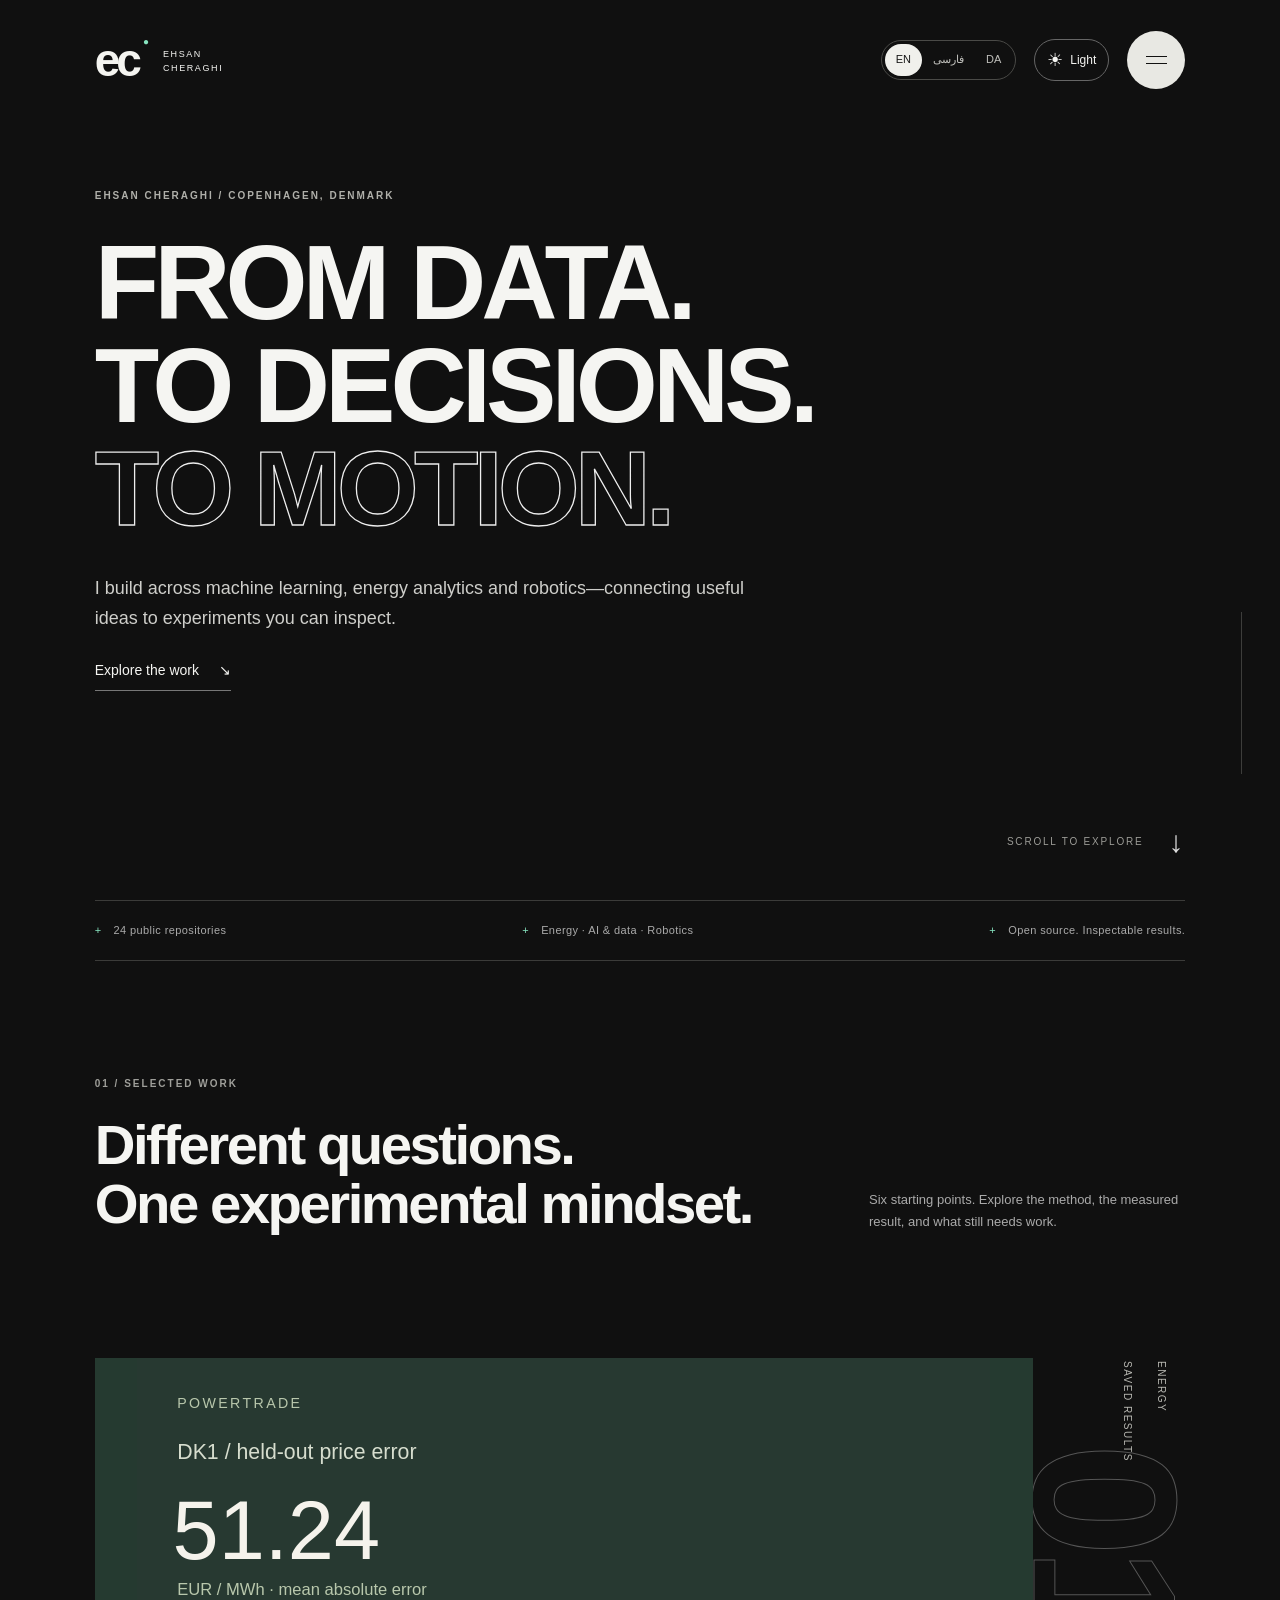
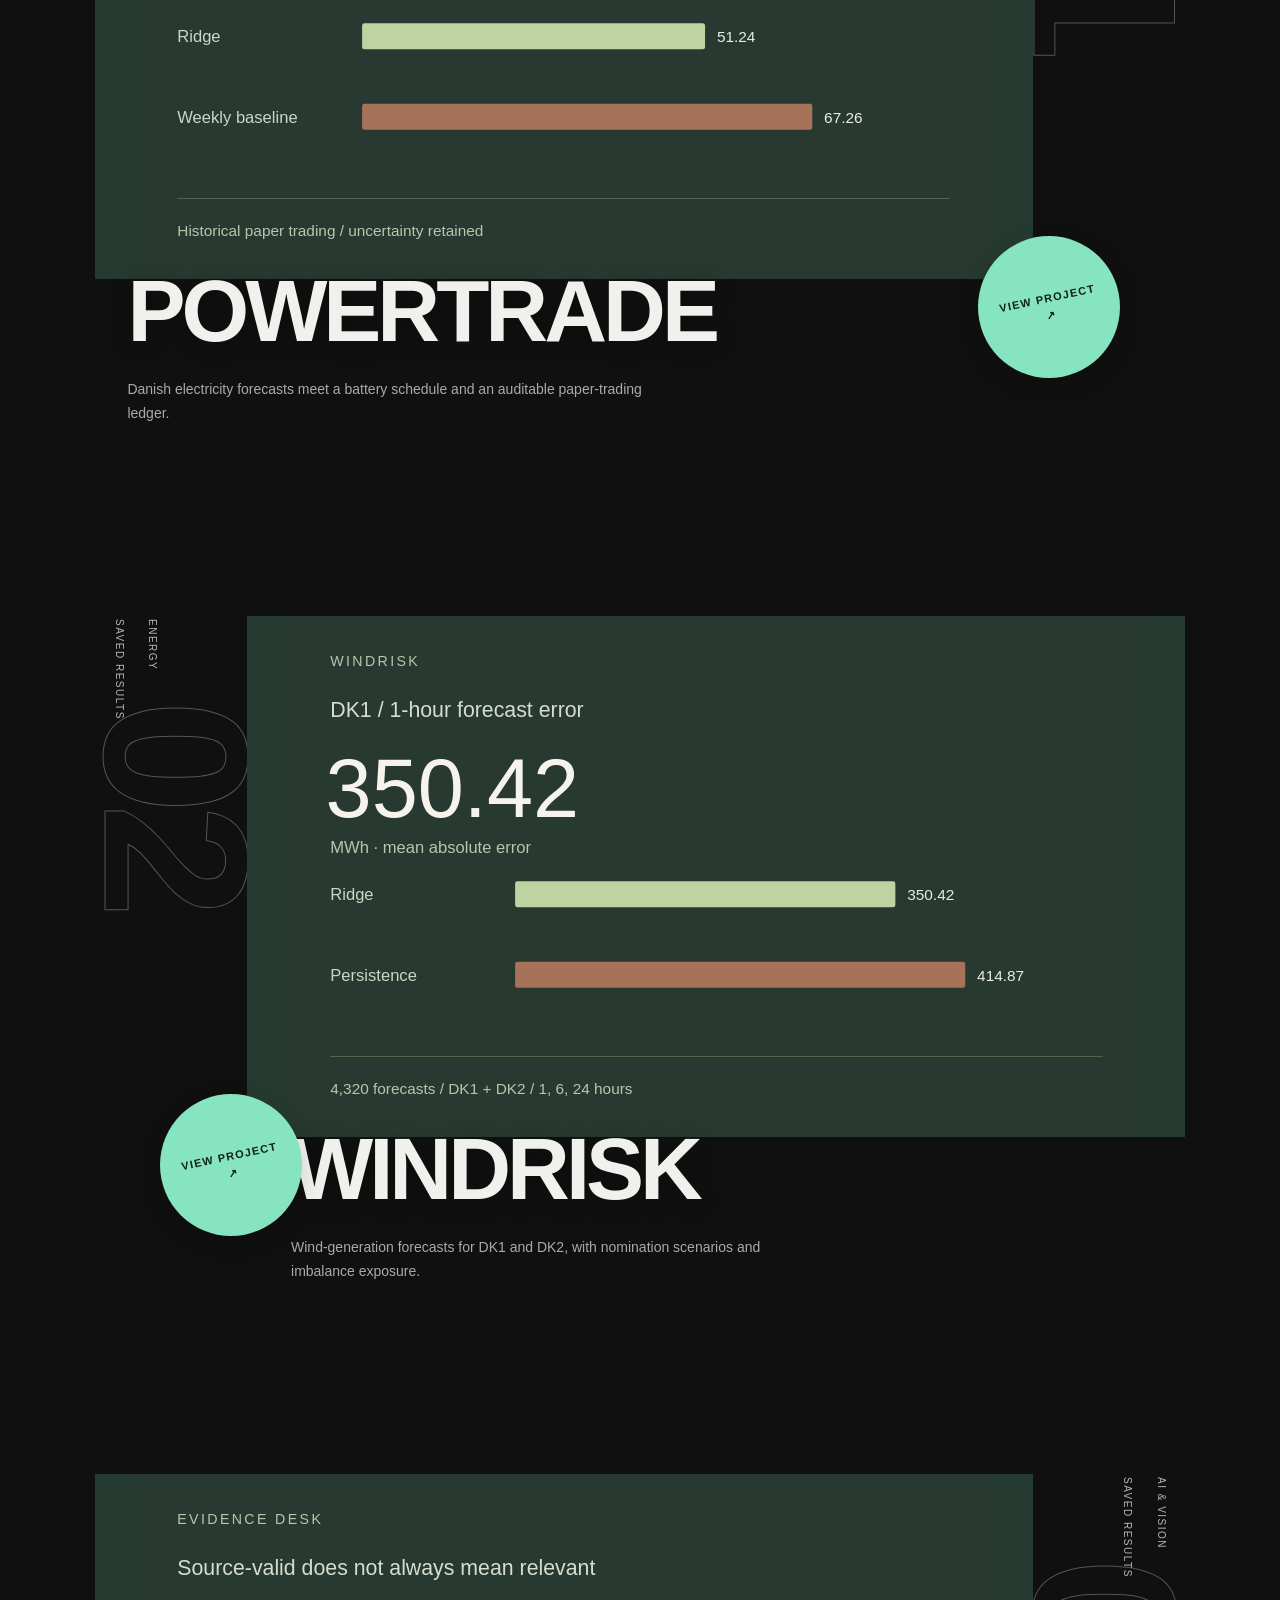
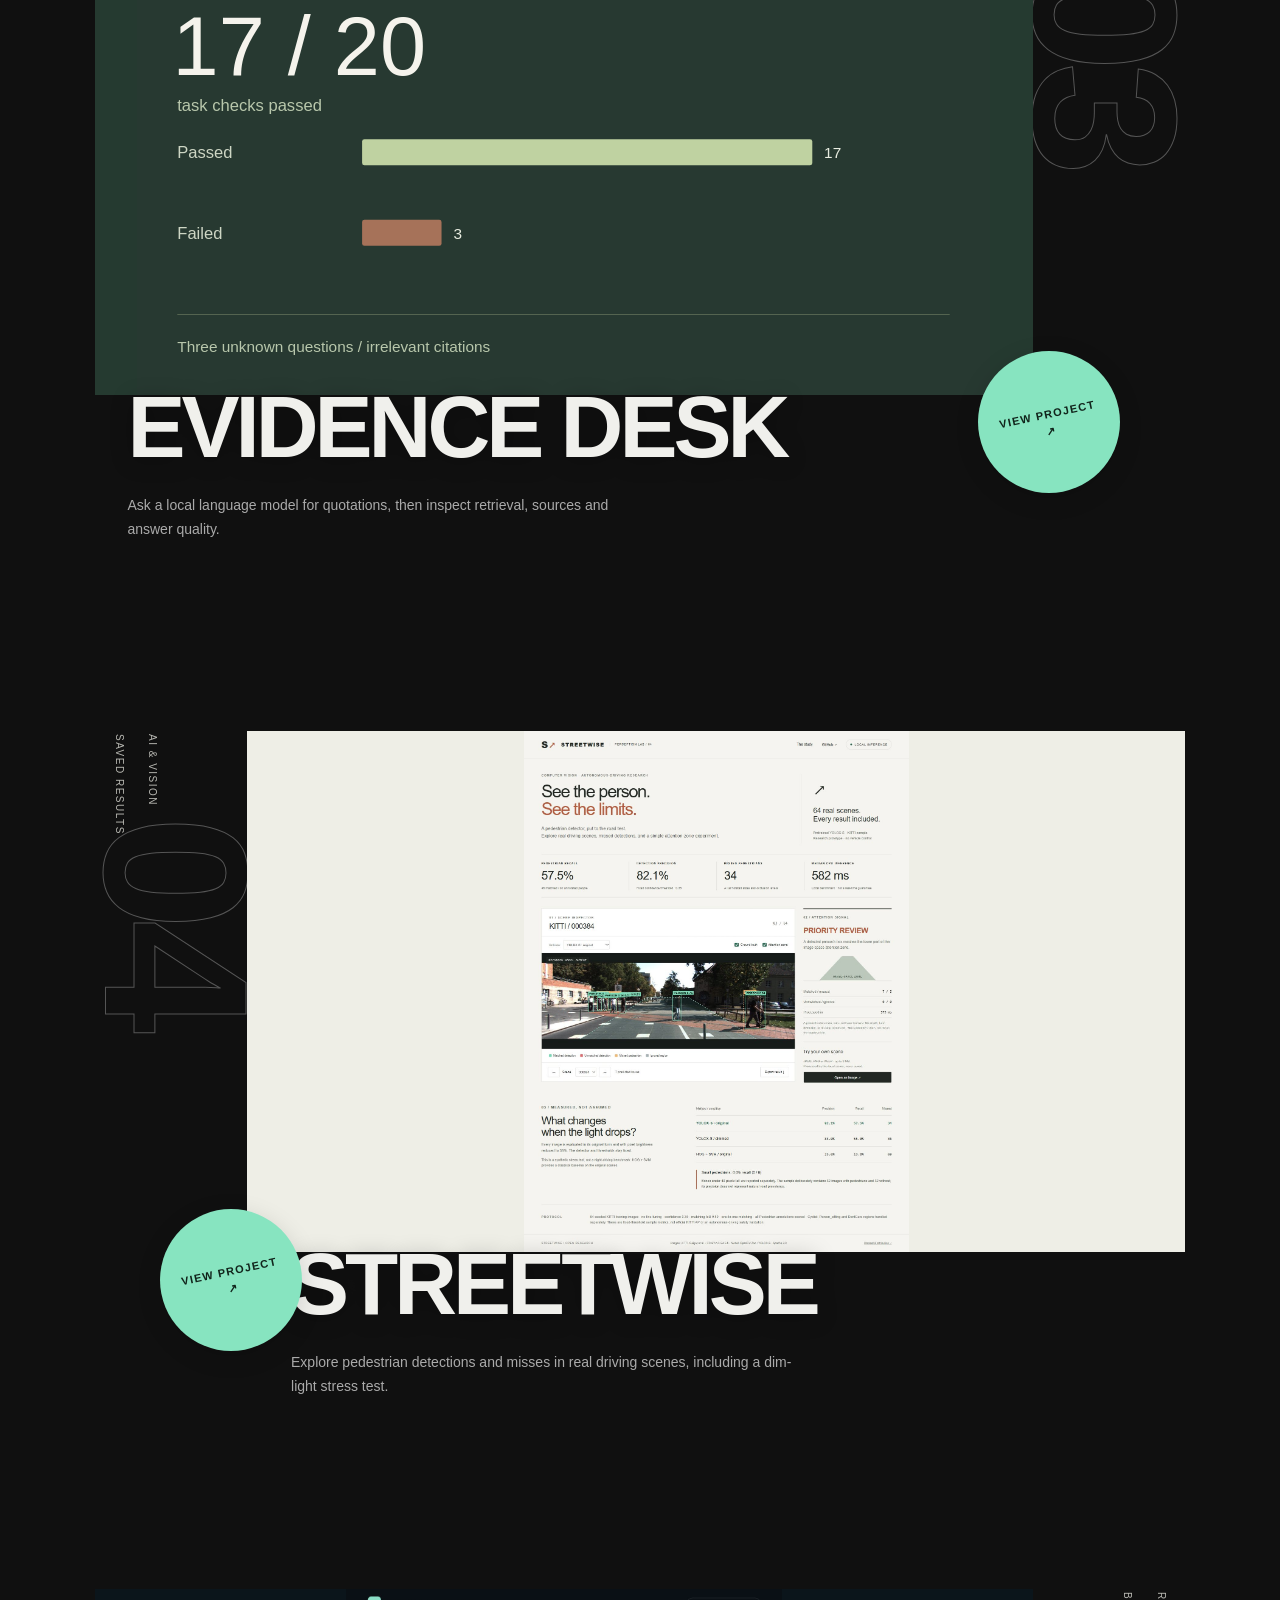
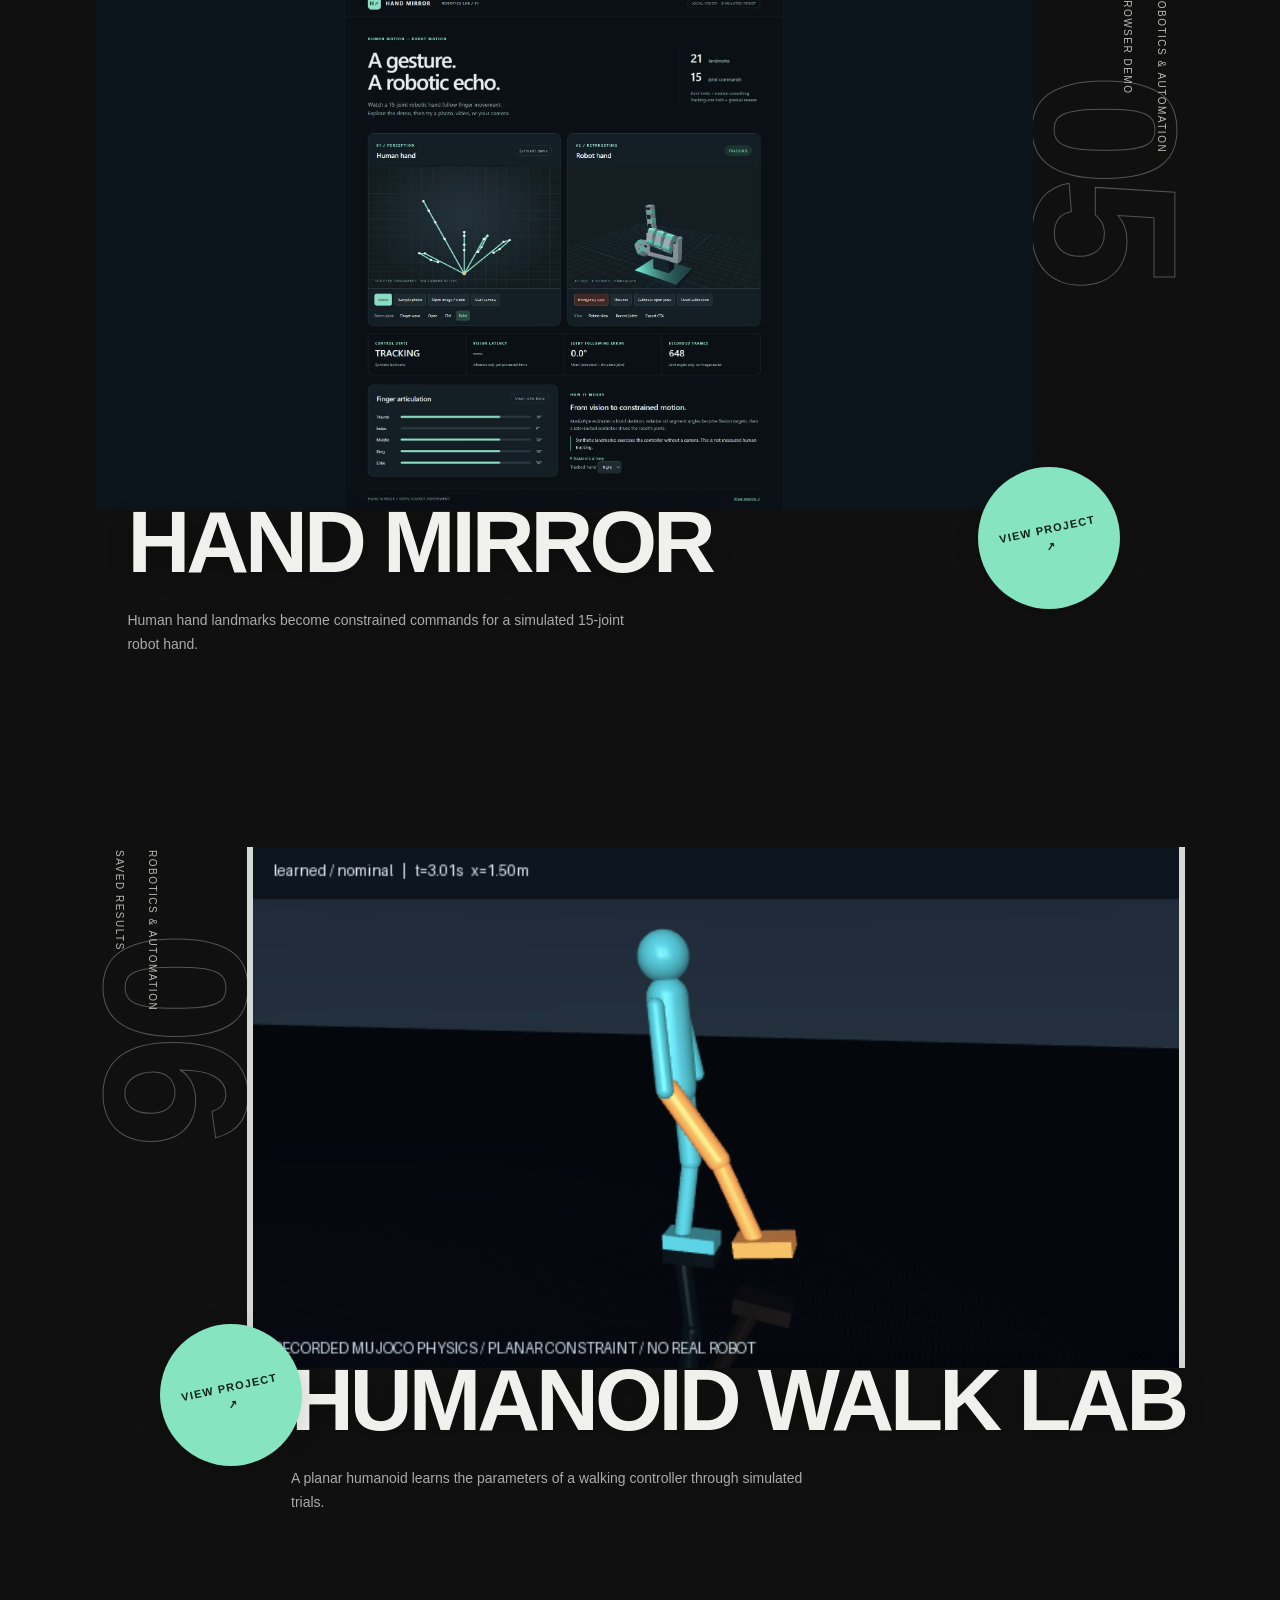
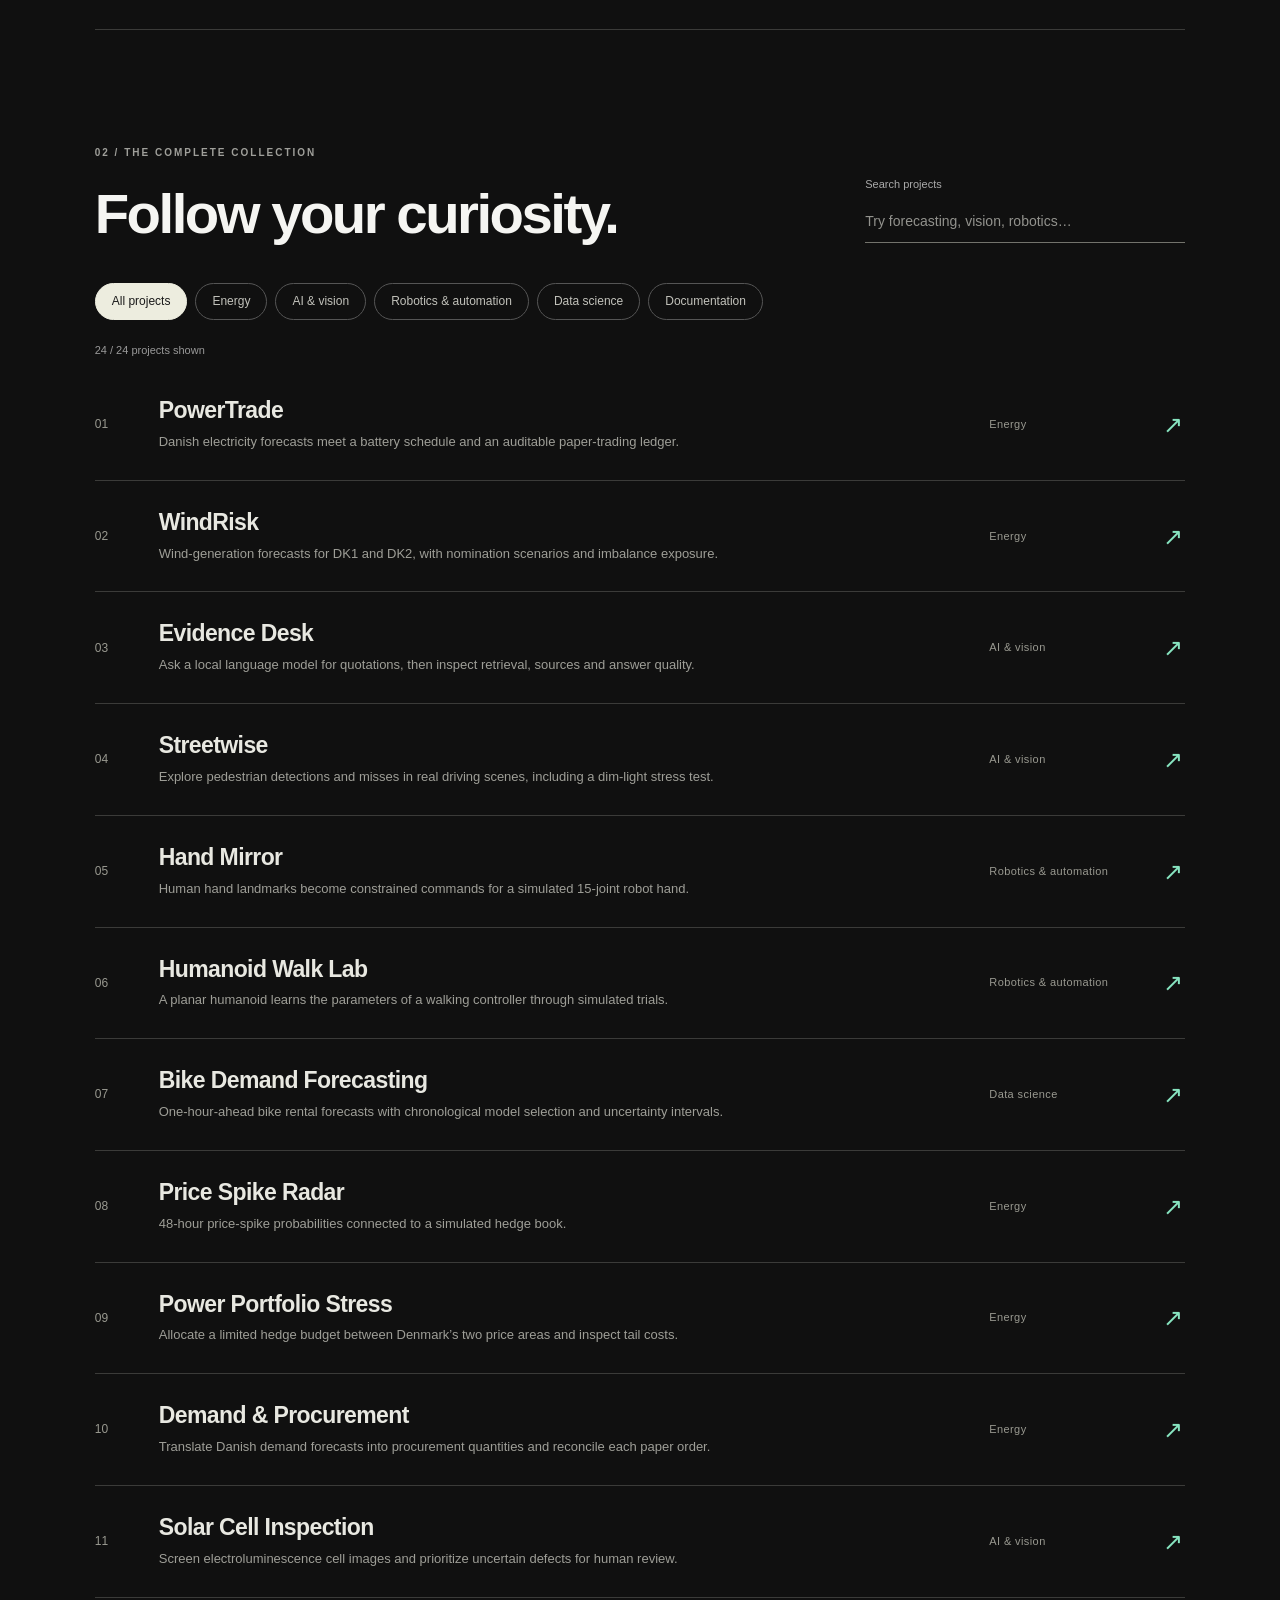
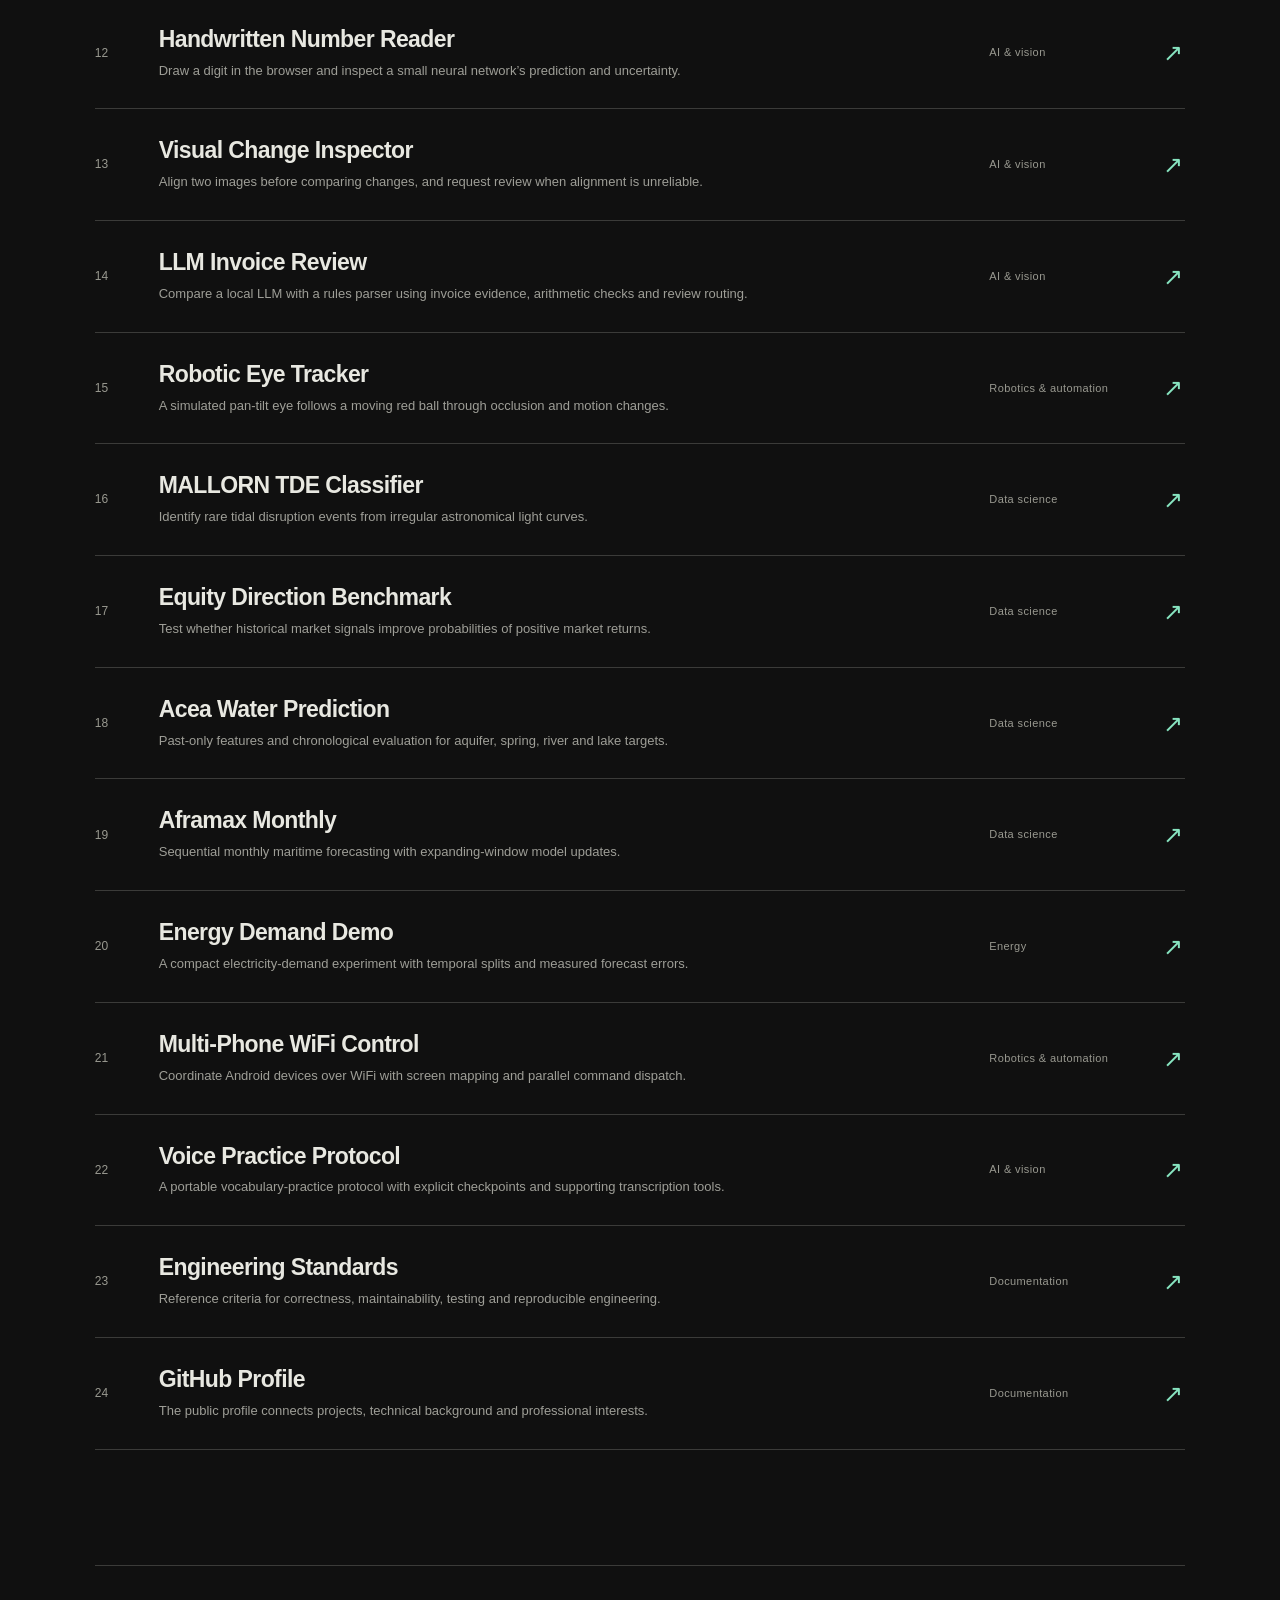
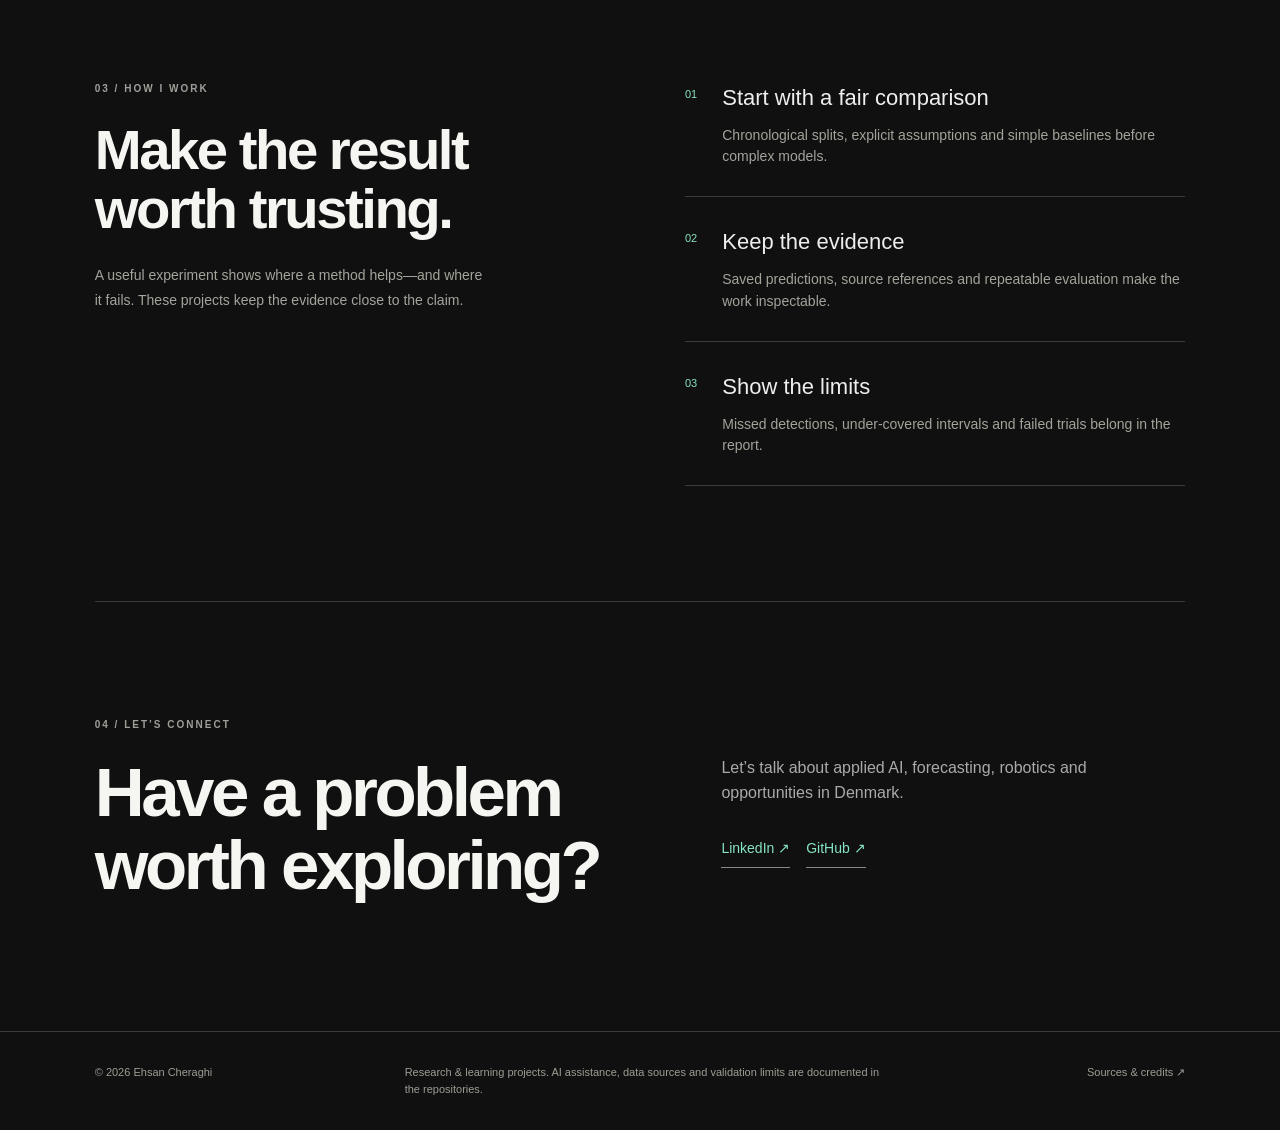
==== index.html @ 2ef99bba "Publish multilingual portfolio with black and light appearance options" ====
<!doctype html>
<html lang="en" dir="ltr"><head><meta charset="utf-8"><meta name="viewport" content="width=device-width,initial-scale=1"><meta name="description" content="Ehsan Cheraghi — applied AI, energy forecasting and robotics. Explore open-source projects, interactive experiments and measured results."><meta name="theme-color" content="#191919"><title>Ehsan Cheraghi — Applied AI & Engineering</title><link rel="icon" href="assets/icon.svg" type="image/svg+xml"><link rel="stylesheet" href="style.css"><link rel="stylesheet" href="redesign.css"><link rel="stylesheet" href="theme.css"><script src="theme.js"></script></head>
<body><a class="skip" href="#main" data-t="skip">Skip to content</a><header class="header"><a class="brand" href="./" aria-label="Ehsan Cheraghi home">ec<span>●</span></a><span class="brand-caption">EHSAN<br>CHERAGHI</span><div class="languages" aria-label="Language"><button data-lang="en" lang="en">EN</button><button data-lang="fa" lang="fa">فارسی</button><button data-lang="da" lang="da">DA</button></div><button type="button" id="themeToggle" class="theme-toggle" aria-label="Switch to light background"><span aria-hidden="true">☀</span><span class="theme-label">Light</span></button><button id="openMenu" class="menu-toggle" aria-haspopup="dialog" aria-label="Open navigation"><span></span><span></span></button></header><dialog id="navigation"><button id="closeMenu" class="menu-close" aria-label="Close navigation">×</button><p class="eyebrow">EHSAN CHERAGHI / PORTFOLIO</p><nav class="menu-links"><a href="#work" data-t="work">Work</a><a href="#collection" data-t="all">All projects</a><a href="#approach" data-t="approach">Approach</a><a href="#contact" data-t="contact">Contact</a></nav><span class="menu-note">ENERGY · AI · ROBOTICS</span></dialog><div class="scroll-track" aria-hidden="true"><i id="scrollProgress"></i></div>
<main id="main"><div id="home"><section class="hero"><div class="hero-copy"><p class="eyebrow" data-t="location">EHSAN CHERAGHI / COPENHAGEN, DENMARK</p><h1 data-t="headline">From data.<br>To decisions.<br><em>To motion.</em></h1><p class="intro" data-t="intro">I build across machine learning, energy analytics and robotics—connecting useful ideas to experiments you can inspect.</p><a class="hero-link" href="#work"><span data-t="explore">Explore the work</span><span aria-hidden="true">↘</span></a></div><a class="hero-scroll" href="#work"><span data-t="scroll">Scroll to explore</span><span aria-hidden="true">↓</span></a></section>
<div class="overview"><span data-t="overviewOne">24 public repositories</span><span data-t="overviewTwo">Energy · AI & data · Robotics</span><span data-t="overviewThree">Open source. Inspectable results.</span></div>
<section id="work" class="section"><div class="section-head"><div><p class="eyebrow" data-t="sectionOne">01 / SELECTED WORK</p><h2 data-t="selected">Different questions.<br>One experimental mindset.</h2></div><p data-t="selectedNote">Six starting points. Explore the method, the measured result, and what still needs work.</p></div><div id="featured" class="featured"></div></section>
<section id="collection" class="section collection"><div class="section-head"><div><p class="eyebrow" data-t="sectionTwo">02 / THE COMPLETE COLLECTION</p><h2 data-t="collection">Follow your curiosity.</h2></div><label class="search"><span data-t="searchLabel">Search projects</span><input id="search" type="search" autocomplete="off" placeholder="Try forecasting, vision, robotics…"></label></div><div id="filters" class="filters" aria-label="Project category"></div><p id="count" class="result-count" role="status"></p><div id="projects" class="projects"></div><p id="noResults" hidden data-t="noResults">No projects found. Try another search or category.</p></section>
<section id="approach" class="section approach"><div><p class="eyebrow" data-t="sectionThree">03 / HOW I WORK</p><h2 data-t="approachTitle">Make the result<br>worth trusting.</h2><p data-t="approachIntro">A useful experiment shows where a method helps—and where it fails. These projects keep the evidence close to the claim.</p></div><div class="principles"><article><span>01</span><div><h3 data-t="principleOne">Start with a fair comparison</h3><p data-t="principleOneText">Chronological splits, explicit assumptions and simple baselines before complex models.</p></div></article><article><span>02</span><div><h3 data-t="principleTwo">Keep the evidence</h3><p data-t="principleTwoText">Saved predictions, source references and repeatable evaluation make the work inspectable.</p></div></article><article><span>03</span><div><h3 data-t="principleThree">Show the limits</h3><p data-t="principleThreeText">Missed detections, under-covered intervals and failed trials belong in the report.</p></div></article></div></section>
</div><section id="projectDetail" class="detail" hidden></section>
<section id="contact" class="contact section"><p class="eyebrow" data-t="sectionFour">04 / LET’S CONNECT</p><div class="contact-row"><h2 data-t="contactTitle">Have a problem<br>worth exploring?</h2><div><p data-t="contactText">Let’s talk about applied AI, forecasting, robotics and opportunities in Denmark.</p><div id="contactLinks" class="contact-links"></div></div></div></section></main>
<footer><span>© 2026 <bdi>Ehsan Cheraghi</bdi></span><p data-t="footer">Research & learning projects. AI assistance, data sources and validation limits are documented in the repositories.</p><a href="attribution.html" data-t="credits">Sources & credits ↗</a></footer>
<noscript><p>This portfolio requires JavaScript for language switching and project browsing. All projects are available on <a href="https://github.com/Ehsan-Ch">GitHub</a>.</p></noscript><script src="content.js"></script><script src="app.js"></script><script src="motion.js"></script></body></html>
---- style.css ----
@font-face{font-family:system;src:local('Arial')}*{box-sizing:border-box}html{scroll-behavior:smooth;scroll-padding-top:100px}body{margin:0;background:#f5f3eb;color:#252722;font-family:Arial,Tahoma,sans-serif;font-size:16px;line-height:1.55}a{color:inherit;text-decoration:none}a:hover{text-decoration:underline;text-underline-offset:5px}button,input,select{font:inherit}button,a,input,select{touch-action:manipulation}button{cursor:pointer}button:focus-visible,a:focus-visible,input:focus-visible,summary:focus-visible{outline:3px solid #8f3d2e;outline-offset:5px}::selection{background:#e0ab8f}img{display:block;max-width:100%;height:auto}[hidden]{display:none!important}.header,main,footer{max-width:1392px;margin:auto;padding-inline:56px}.header{height:108px;display:flex;align-items:center;justify-content:space-between;border-bottom:1px solid #cecec3;gap:30px}.brand{font-size:40px;font-weight:800;letter-spacing:-3px;line-height:1}.brand span{font-size:12px;margin-left:5px;color:#ad4836;vertical-align:top}.header nav{display:flex;gap:36px;margin-inline-start:auto}.languages{display:flex;align-items:center;background:#e8e7de;padding:4px;border-radius:30px}.languages button{border:0;background:none;border-radius:20px;font-size:12px;padding:8px 12px;color:#4d5047}.languages button[aria-pressed=true]{background:#292e25;color:#fff}.hero{display:grid;grid-template-columns:1fr 1fr;gap:64px;align-items:center;padding:78px 0 68px}.eyebrow{font:600 11px/1.5 Arial,Tahoma,sans-serif;letter-spacing:1.6px;text-transform:uppercase;margin:0 0 24px;color:#575e50}h1,h2,h3,p{margin-top:0}h1{font-size:clamp(48px,5.5vw,77px);line-height:1.05;font-weight:500;letter-spacing:-4px;margin-bottom:26px}h1 em{font-family:Georgia,serif;font-weight:400;color:#9c4130}.intro{max-width:460px;color:#5a5f53;line-height:1.75;margin-bottom:30px}.button{display:inline-flex;align-items:center;gap:36px;background:#293b30;color:white;padding:15px 23px;font-size:14px;border-radius:3px}.button:hover{background:#3b5040;text-decoration:none}.hero-art{background:#dfe4d7;padding:22px;transform:rotate(1deg);border-radius:4px}.art-top{display:flex;justify-content:space-between;gap:15px;font-size:10px;letter-spacing:1.1px;margin-bottom:18px;color:#4c5847}.hero-art>img{width:100%;height:278px;object-fit:cover;object-position:50% 40%;border-radius:2px}.art-bottom{display:flex;justify-content:space-between;align-items:center;padding-top:22px;gap:18px}.art-bottom h2{font-size:24px;margin:0 0 5px;letter-spacing:-.5px}.art-bottom p{font-size:12px;color:#53604e;margin:0}.art-bottom>a{font-size:28px;width:45px;height:45px;display:grid;place-items:center;border:1px solid #b7c0ad;border-radius:50%}.overview{display:flex;justify-content:space-between;gap:20px;padding:22px 0;border-block:1px solid #cecec3;font-size:12px;color:#4f584a}.overview span:before{content:'+';color:#a34836;margin-inline-end:12px}.section{padding-block:76px}.section-head{display:flex;justify-content:space-between;align-items:flex-end;gap:40px;margin-bottom:34px}.section-head h2,.approach h2{font-size:40px;line-height:1.14;letter-spacing:-1.8px;font-weight:500;margin-bottom:0}.section-head>p{width:305px;max-width:40%;font-size:14px;line-height:1.7;color:#63695e;margin-bottom:0}.featured{display:grid;grid-template-columns:repeat(3,minmax(0,1fr));gap:40px 26px}.card-media{position:relative;overflow:hidden;background:#e2e4d8;aspect-ratio:1.55;border:1px solid #d3d6ca;border-radius:3px;margin-bottom:18px}.card-media img{width:100%;height:100%;object-fit:cover;object-position:top;transition:transform .25s}.project-card:hover img{transform:scale(1.025)}.card-media .ordinal{position:absolute;top:10px;left:10px;padding:3px 8px;background:#f5f3ebeb;color:#3d4c40;font-size:11px;border-radius:2px}.card-meta{display:flex;justify-content:space-between;gap:10px;font-size:10px;letter-spacing:1px;text-transform:uppercase;color:#73796c;margin-bottom:9px}.project-card h3{font-size:24px;line-height:1.15;font-weight:500;letter-spacing:-.8px;margin-bottom:12px}.project-card p{font-size:14px;color:#5e6558;line-height:1.65;margin-bottom:16px}.card-link{font-size:12px;font-weight:600;border-bottom:1px solid #b9bcad;padding-bottom:4px}.collection{border-top:1px solid #cecec3}.search{width:320px;max-width:45%}.search>span{display:block;font-size:11px;margin-bottom:8px;color:#58614e}.search input{width:100%;background:transparent;border:0;border-bottom:1px solid #6d775e;padding:10px 0;font-size:14px;border-radius:0}.filters{display:flex;gap:8px;flex-wrap:wrap}.filters button{background:transparent;border:1px solid #c9cdbd;color:#48523e;border-radius:30px;padding:8px 16px;font-size:12px}.filters button[aria-pressed=true]{background:#2c3c2e;color:#fff;border-color:#2c3c2e}.result-count{font-size:11px;color:#6c7562;margin-top:22px;margin-bottom:10px}.project-row{display:grid;grid-template-columns:40px 1fr 150px 22px;gap:24px;padding:24px 0;border-bottom:1px solid #d4d7cb;align-items:center}.row-number{font-size:12px;color:#777f6d}.project-row h3{font-size:21px;font-weight:500;line-height:1.3;margin:0 0 6px}.project-row p{font-size:13px;line-height:1.6;color:#656e5c;margin:0;max-width:720px}.row-category{font-size:11px;letter-spacing:.4px;color:#606b54}.project-row>a:last-child{font-size:24px}.approach{display:grid;grid-template-columns:1fr 1fr;gap:100px;border-top:1px solid #cbd0bf}.approach>div>p:last-child{font-size:14px;max-width:390px;line-height:1.8;margin-top:25px;color:#616b57}.principles article{display:flex;gap:25px;padding-block:20px;border-bottom:1px solid #cbd0bf}.principles article:first-child{padding-top:0}.principles article>span{font-size:11px;color:#a34a37;padding-top:5px}.principles h3{font-size:19px;font-weight:500;margin-bottom:10px}.principles p{font-size:14px;color:#626c58;margin:0}.contact{border-top:1px solid #cbd0bf}.contact-row{display:grid;grid-template-columns:1fr 1fr;gap:100px}.contact h2{font-size:48px;line-height:1.13;font-weight:500;letter-spacing:-2px;margin:0}.contact-row p{max-width:400px;color:#616a56;margin-bottom:24px}.contact-links{display:flex;flex-wrap:wrap;gap:16px}.contact-links a{font-size:14px;border-bottom:1px solid #6d775e;padding:8px 0}footer{border-top:1px solid #cbd0bf;display:flex;gap:35px;justify-content:space-between;align-items:flex-start;padding-block:26px;font-size:11px;color:#6c7461}footer>p{max-width:490px;margin:0}footer>span{white-space:nowrap}.skip{position:fixed;top:-100px;z-index:100;background:#fff;padding:15px}.skip:focus{top:10px}.detail{padding-block:50px}.back{display:inline-block;font-size:13px;margin-bottom:45px}.detail h1{max-width:900px;font-size:62px;letter-spacing:-2px}.detail .summary{max-width:800px;font-size:23px;line-height:1.5;color:#626b59}.detail .tags{display:flex;gap:8px;flex-wrap:wrap;margin:25px 0}.tags span{border:1px solid #c8cfbc;padding:5px 10px;border-radius:20px;font-size:11px}.detail-actions{display:flex;gap:20px;align-items:center;flex-wrap:wrap;margin-block:30px}.detail-actions a:not(.button){font-size:14px;border-bottom:1px solid #9ba58d}.detail-grid{display:grid;grid-template-columns:1fr 1fr;gap:40px;border-block:1px solid #cbd0bf;padding:28px 0;margin:36px 0}.detail-grid h2{font-size:12px;letter-spacing:1px;text-transform:uppercase;color:#5f6954}.detail-grid p{font-size:17px;margin:0;line-height:1.7}.preview-note{border-inline-start:3px solid #a64733;padding:10px 18px;color:#69745d;font-size:13px;background:#efeee5}.detail-visual{max-width:100%;border:1px solid #d0d5c6;margin-block:30px;border-radius:4px}.chart-list img{background:white;margin-bottom:20px;border:1px solid #d0d5c6;width:100%}.source-note{font-size:12px;color:#6c765f}.readme{white-space:pre-wrap;font:14px/1.75 Arial,Tahoma,sans-serif;overflow-wrap:anywhere;max-height:650px;overflow:auto;background:#eeeee5;padding:24px;direction:ltr;text-align:left}details>summary{cursor:pointer;padding-block:20px}.detail video{width:100%;max-height:520px;background:#132321}.credit-page{padding-block:50px}.credit-page h1{font-size:50px}.credit-page article{padding-block:20px;border-bottom:1px solid #cbd0bf}.credit-page p{max-width:800px}.credit-page a{text-decoration:underline}.webgl{width:100%;height:430px;display:block;background:#101c23}.demo-controls{display:flex;gap:10px;padding-block:15px;flex-wrap:wrap}.demo-controls button,.demo-controls select{background:#e4e8dc;color:#2b392a;border:1px solid #b4c0a5;padding:10px 16px}.demo-status{font-size:13px;color:#5f6c54}.hero-art,.project-card{min-width:0}[dir=rtl] h1,[dir=rtl] h2,[dir=rtl] h3{letter-spacing:0;font-family:Tahoma,Arial,sans-serif;line-height:1.45}[dir=rtl] h1 em{font-family:inherit;font-style:normal}[dir=rtl] .eyebrow{letter-spacing:0}[dir=rtl] .hero-art{transform:rotate(-1deg)}[dir=rtl] h1{font-size:59px}[dir=rtl] .card-meta{letter-spacing:0}[dir=rtl] .card-media .ordinal{left:auto;right:10px}[dir=rtl] .detail h1{font-size:50px}.rtl-number{direction:ltr;unicode-bidi:embed}
@media(min-width:1450px){.hero{padding-top:100px;padding-bottom:90px}.hero-art>img{height:320px}}
@media(max-width:1000px){.header,main,footer{padding-inline:30px}.hero{gap:30px}.hero-art>img{height:240px}h1{font-size:60px}.featured{grid-template-columns:repeat(2,minmax(0,1fr))}.approach,.contact-row{gap:45px}.section-head h2{font-size:34px}.project-row{grid-template-columns:25px 1fr 110px 18px;gap:14px}}
@media(max-width:680px){.header,main,footer{padding-inline:22px}.header{height:82px;gap:12px}.header nav{display:none}.brand{font-size:34px}.languages{margin-inline-start:auto}.hero{grid-template-columns:1fr;gap:40px;padding:44px 0}.hero h1{font-size:62px;letter-spacing:-3px}.hero .intro{font-size:16px}.hero-art{transform:none!important;padding:16px}.hero-art>img{height:235px}.overview{display:grid;gap:10px}.section{padding-block:50px}.section-head{display:block;margin-bottom:28px}.section-head>p{max-width:100%;width:auto;margin-top:20px}.section-head h2,.approach h2{font-size:33px}.featured{grid-template-columns:1fr;gap:36px}.card-media{aspect-ratio:1.7}.project-card h3{font-size:25px}.search{max-width:100%;width:100%;margin-top:24px;display:block}.project-row{grid-template-columns:24px 1fr 20px;gap:12px;padding-block:22px}.row-category{display:none}.project-row h3{font-size:19px}.approach,.contact-row{grid-template-columns:1fr;gap:32px}.contact h2{font-size:41px}.contact-links{gap:20px}footer{flex-direction:column;gap:14px}.detail h1{font-size:42px}.detail .summary{font-size:20px}.detail-grid{grid-template-columns:1fr;gap:25px}.webgl{height:340px}[dir=rtl] .hero h1{font-size:47px}[dir=rtl] .detail h1{font-size:37px}[dir=rtl] .section-head h2{font-size:28px}.eyebrow{font-size:10px}}
@media(prefers-reduced-motion:reduce){html{scroll-behavior:auto}*{transition:none!important}}
@media(max-width:680px){html:lang(da) .hero h1{font-size:45px;letter-spacing:-2px}}
---- redesign.css ----
/* Reference-inspired direction: monumental type, dark canvas and asymmetric work panels.
   All project content, imagery and branding remain Ehsan's original portfolio material. */
:root{--bg:#191919;--ink:#f5f5f2;--muted:#a4a4a1;--line:#3b3b39;--accent:#87e4c0}body{background:var(--bg);color:var(--ink);font-family:Arial,Tahoma,sans-serif}::selection{background:var(--accent);color:#151515}html{scroll-padding-top:40px}.header,main,footer{max-width:1600px;padding-inline:7.4vw}.header{border:0;height:120px;gap:18px;position:relative;z-index:5}.brand{font-size:46px;color:#f4f4f0;letter-spacing:-4px}.brand span{color:var(--accent);font-size:10px}.brand-caption{font-size:9px;letter-spacing:1.6px;line-height:1.5;margin-top:3px}.languages{margin-inline-start:auto;background:transparent;border:1px solid #4a4a47;padding:3px}.languages button{color:#c0c0bc;padding:7px 11px;font-size:11px}.languages button[aria-pressed=true]{background:#f0f0ec;color:#181818}.menu-toggle,.menu-close{border:0;border-radius:50%;width:58px;height:58px;display:grid;align-content:center;justify-content:center;gap:6px;background:#e8e8e3;color:#1b1b1b;margin-inline-start:20px;flex:none}.menu-toggle span{height:1px;width:21px;background:#111;display:block}.menu-toggle:hover{background:var(--accent)}.menu-close{font-size:40px;line-height:1;position:absolute;top:32px;right:5vw;border:1px solid #777}dialog{color:#191919;background:#eaeae5;width:100vw;max-width:none;height:100dvh;max-height:none;position:fixed;inset:0;margin:0;border:0;padding:12vh 10vw;overflow:auto}dialog::backdrop{background:#191919}.menu-open{overflow:hidden}.menu-links{display:flex;flex-direction:column;align-items:flex-start;gap:12px;margin-top:5vh}.menu-links a{font-size:clamp(28px,6vw,82px);font-weight:800;letter-spacing:-2px;line-height:1.12;text-transform:uppercase}.menu-links a:hover{-webkit-text-stroke:1px #191919;color:transparent;text-decoration:none}.menu-note{display:block;margin-top:7vh;font-size:12px;letter-spacing:2px}.scroll-track{position:fixed;right:3vw;top:68vh;height:18vh;width:1px;background:#3d3d3b;z-index:4;pointer-events:none}.scroll-track i{display:block;width:1px;background:#deded8;height:0}.hero{display:block;position:relative;min-height:calc(100svh - 120px);padding:7.5vh 0 11vh}.hero-copy{max-width:100%}.hero .eyebrow{color:#b0b0aa;font-size:10px;letter-spacing:2px;margin-bottom:28px}.hero h1{font-family:Arial,Tahoma,sans-serif;font-size:clamp(66px,8.25vw,132px);font-weight:900;line-height:.98;letter-spacing:-5px;text-transform:uppercase;margin-bottom:33px;max-width:1200px}.hero h1 em{font-family:inherit;font-style:normal;font-weight:900;color:transparent;-webkit-text-stroke:1.3px #eee;letter-spacing:inherit}.hero .intro{font-size:18px;line-height:1.65;max-width:680px;color:#cececa;margin-bottom:25px}.hero-link{font-size:14px;border-bottom:1px solid #777;padding-bottom:8px;display:inline-flex;gap:20px}.hero-link:hover{color:var(--accent);text-decoration:none}.hero-scroll{position:absolute;bottom:35px;right:0;display:flex;align-items:center;gap:25px;font-size:10px;text-transform:uppercase;letter-spacing:1.8px;color:#9c9c97}.hero-scroll>span:last-child{font-size:30px;color:#ddd}.overview{border-color:var(--line);font-size:11px;letter-spacing:.4px;color:#aaa;padding-block:21px}.overview span:before{color:var(--accent)}.section{padding-block:115px}.eyebrow{color:#9f9f9a;letter-spacing:2px;font-size:10px}.section-head{margin-bottom:90px;align-items:flex-end}.section-head h2,.approach h2{font-size:clamp(35px,4.4vw,66px);line-height:1.05;font-weight:800;letter-spacing:-2.5px}.section-head>p{color:#aaa;font-size:13px;line-height:1.7;max-width:29%;width:320px}.featured{display:block}.project-card{position:relative;margin-block:0 155px;padding-top:35px;isolation:isolate}.project-card:last-child{margin-bottom:0}.card-image-link{display:block;width:86%;position:relative;z-index:0}.card-media{margin:0;aspect-ratio:1.8;background:#253a30;border:0;border-radius:0;overflow:hidden;box-shadow:none}.card-media img{width:100%;height:100%;object-fit:contain;object-position:center;transition:transform 1s cubic-bezier(.2,.7,.2,1);filter:saturate(.86)}.project-card:hover .card-media img{transform:scale(1.04)}.project-card:nth-child(2n) .card-image-link{margin-inline-start:14%}.project-card:nth-child(4) .card-media{background:#eeeee6}.project-card:nth-child(5) .card-media{background:#0b151b}.project-card:nth-child(6) .card-media{background:#d5d8d4}.project-card h3{position:relative;z-index:2;margin:-12px 0 0 3%;font-size:clamp(44px,6.8vw,104px);line-height:1;letter-spacing:-4px;font-weight:900;text-transform:uppercase;max-width:83%;overflow-wrap:anywhere}.project-card h3 a{color:#f0f0ec;text-shadow:0 3px 22px #0004}.project-card h3 a:hover{text-decoration:none;color:var(--accent)}.project-card:nth-child(2n) h3{margin-inline-start:18%}.card-number{position:absolute;right:-2%;top:17%;font-size:clamp(110px,16vw,235px);font-weight:900;line-height:1;color:transparent;-webkit-text-stroke:1px #555;z-index:-1;writing-mode:vertical-rl;letter-spacing:-10px}.project-card:nth-child(2n) .card-number{right:auto;left:-2%}.card-meta{position:absolute;right:1.5%;top:38px;display:flex;flex-direction:column;gap:18px;writing-mode:vertical-rl;text-transform:uppercase;font-size:10px;letter-spacing:1.5px;color:#b9b9b3}.project-card:nth-child(2n) .card-meta{right:auto;left:1.5%}.project-circle{position:absolute;z-index:3;right:6%;top:calc(100% - 190px);width:142px;height:142px;border-radius:50%;background:var(--accent);color:#11241b;display:grid;place-items:center;text-align:center;padding:22px;transition:transform .35s,background .35s;box-shadow:0 6px 25px #0002}.project-circle>span{font-size:11px;font-weight:700;text-transform:uppercase;letter-spacing:1.2px;line-height:1.5;transform:rotate(-12deg)}.project-circle:hover{transform:rotate(12deg) scale(1.06);text-decoration:none;background:#edf7ee}.project-card:nth-child(2n) .project-circle{right:auto;left:6%}.project-card .card-description{max-width:540px;margin:24px 0 0 3%;color:#aaa;line-height:1.7;font-size:14px;padding-inline-end:20px}.project-card:nth-child(2n) .card-description{margin-inline-start:18%}.collection{border-color:var(--line)}.collection .section-head{margin-bottom:40px}.search>span{color:#aaa}.search input{color:#eee;border-color:#73736c}.search input::placeholder{color:#92928d}.filters button{border-color:#555;color:#c2c2bb}.filters button[aria-pressed=true]{background:#ededdf;border-color:#ededdf;color:#1b1b1b}.filters button:hover{border-color:#ddd}.result-count{color:#999}.project-row{border-color:var(--line);padding-block:27px;transition:padding .25s,background .25s}.project-row:hover{padding-inline:14px;background:#232321}.project-row h3{font-size:23px;font-weight:600;color:#e8e8e1;letter-spacing:-.6px}.project-row p{color:#9e9e97}.row-number,.row-category{color:#999990}.project-row>a:last-child{color:var(--accent)}.approach{border-color:var(--line);gap:90px}.approach>div>p:last-child{color:#a4a49c}.principles article{border-color:var(--line);padding-block:28px}.principles article>span{color:var(--accent)}.principles h3{font-size:22px;color:#eee}.principles p{color:#a3a39b}.contact{border-color:var(--line);padding-bottom:130px}.contact-row{grid-template-columns:1.2fr 1fr;gap:70px}.contact h2{font-size:clamp(44px,5.4vw,83px);font-weight:800;letter-spacing:-3.5px;line-height:1.05}.contact-row p{color:#aaa}.contact-links a{border-color:#888;color:var(--accent)}footer{border-color:var(--line);color:#9d9d95;padding-block:32px;font-size:11px}.detail{padding-block:70px}.detail .back{color:#aaa}.detail h1{font-size:clamp(45px,6.8vw,100px);font-weight:800;line-height:1.03;letter-spacing:-4px;text-transform:uppercase;max-width:1100px}.detail .summary{color:#b1b1a8;font-size:23px}.detail .tags span{border-color:#555;color:#bcbcb4}.detail-grid{border-color:var(--line)}.detail-grid h2{color:var(--accent)}.detail-grid p{color:#c8c8c0}.button{background:#ecece5;color:#191919;border-radius:0}.button:hover{background:var(--accent);color:#102017}.detail-actions a:not(.button){border-color:#888}.preview-note{background:#242422;border-color:var(--accent);color:#babaae}.detail-visual{border-color:#3c3c36;border-radius:0}.chart-list img{border-color:#3c3c36}.source-note{color:#aaa}.readme{background:#242422;color:#c8c8c0}.demo-controls button,.demo-controls select{background:#32332e;color:#e8e8e0;border-color:#606252}.demo-status{color:#aaa}button:disabled{opacity:.5;cursor:wait}.skip{background:#fff;color:#111}.reveal{opacity:1;transform:none}.reveal.in-view .card-media{animation:enter-work .85s cubic-bezier(.2,.7,.2,1) both}@keyframes enter-work{from{opacity:.65;transform:translateY(38px)}to{opacity:1;transform:translateY(0)}}a:focus-visible,button:focus-visible,input:focus-visible,select:focus-visible{outline:2px solid var(--accent);outline-offset:6px}
[dir=rtl] .hero h1{font-family:Tahoma,Arial,sans-serif;font-weight:900;font-size:clamp(57px,7vw,108px);line-height:1.2;letter-spacing:0}[dir=rtl] .hero h1 em{font-family:inherit;font-weight:900}[dir=rtl] .hero-scroll{right:auto;left:0}[dir=rtl] .project-card h3{font-family:Arial,Tahoma,sans-serif;line-height:1.1;letter-spacing:-2px}[dir=rtl] .card-meta{writing-mode:horizontal-tb;right:0;top:0;flex-direction:row;font-size:10px}[dir=rtl] .project-card:nth-child(2n) .card-meta{left:0;right:auto}[dir=rtl] .project-circle span{letter-spacing:0;font-size:13px;transform:none}[dir=rtl] .section-head h2,[dir=rtl] .approach h2{font-size:clamp(31px,3.8vw,53px);line-height:1.5}[dir=rtl] .contact h2{font-size:clamp(37px,4.7vw,64px);line-height:1.45}[dir=rtl] .detail h1{font-family:Arial,Tahoma,sans-serif;font-size:clamp(42px,6vw,90px);line-height:1.1}[dir=rtl] .menu-links a{letter-spacing:0;font-family:Tahoma,Arial,sans-serif;line-height:1.6}
@media(max-width:1000px){.header,main,footer{padding-inline:6vw}.hero h1{font-size:9.2vw;letter-spacing:-3px}.section{padding-block:85px}.project-card{margin-bottom:115px}.project-circle{width:118px;height:118px;top:calc(100% - 173px)}.project-card h3{font-size:7.4vw;letter-spacing:-2.5px}.card-media{aspect-ratio:1.55}.project-card .card-description{max-width:70%}.section-head h2{font-size:42px}.contact-row{gap:40px}.approach{gap:45px}}
@media(max-width:680px){.header,main,footer{padding-inline:23px}.header{height:92px;gap:10px}.brand{font-size:35px}.brand-caption{display:none}.languages{margin-inline-start:auto}.languages button{font-size:10px;padding:7px 8px}.menu-toggle{width:43px;height:43px;margin-inline-start:5px}.hero{min-height:calc(100svh - 92px);padding:10vh 0 95px}.hero h1{font-size:clamp(38px,11.7vw,75px);line-height:1.05;letter-spacing:-2px;margin-bottom:30px}.hero .eyebrow{font-size:8px;letter-spacing:1.5px;max-width:260px;line-height:1.8}.hero .intro{font-size:15px;line-height:1.75}.hero-link{font-size:12px}.hero-scroll{bottom:30px;font-size:8px;gap:15px}.scroll-track{display:none}.overview{gap:12px;padding-block:22px;font-size:10px}.section{padding-block:65px}.section-head{margin-bottom:55px}.section-head h2,.approach h2{font-size:34px;letter-spacing:-1.5px}.section-head>p{max-width:100%;font-size:13px}.project-card{padding-top:22px;margin-bottom:85px}.card-image-link{width:94%}.project-card:nth-child(2n) .card-image-link{margin-inline-start:6%}.card-media{aspect-ratio:1.2}.card-number{font-size:115px;top:32%;right:-6%;letter-spacing:-8px}.project-card:nth-child(2n) .card-number{left:-6%}.card-meta{writing-mode:horizontal-tb;right:auto;top:0;font-size:8px;gap:12px;flex-direction:row;letter-spacing:.8px}.project-card:nth-child(2n) .card-meta{left:auto;right:0}.project-card h3{font-size:clamp(30px,10vw,52px);letter-spacing:-1.5px;margin:-8px 0 0 0;max-width:88%}.project-card:nth-child(2n) h3{margin-inline-start:7%}.project-circle{width:82px;height:82px;padding:10px;right:0;top:calc(100% - 180px)}.project-card:nth-child(2n) .project-circle{left:0}.project-circle span{font-size:8px;letter-spacing:.4px}.project-card .card-description{font-size:13px;margin:20px 0 0 0;max-width:100%;padding:0}.project-card:nth-child(2n) .card-description{margin-inline-start:7%}.search{max-width:100%;width:100%}.project-row{grid-template-columns:22px 1fr 18px;padding-block:23px}.project-row h3{font-size:19px}.project-row p{font-size:12px}.approach,.contact-row{grid-template-columns:1fr;gap:36px}.contact h2{font-size:44px;letter-spacing:-1.8px}.contact{padding-bottom:70px}.contact-row p{font-size:14px}.menu-close{width:48px;height:48px;top:25px}.menu-links{margin-top:9vh;gap:24px}.menu-links a{font-size:38px;letter-spacing:-1.5px}.detail{padding-block:35px}.detail h1{font-size:43px;letter-spacing:-1.7px}.detail .summary{font-size:19px}.detail-grid p{font-size:16px}.detail-grid{grid-template-columns:1fr}.detail-actions{gap:24px}.button{font-size:12px;padding:14px 17px}.detail-actions a:not(.button){font-size:13px}.readme{padding:16px;font-size:12px}[dir=rtl] .hero h1{font-size:48px;line-height:1.35}[dir=rtl] .section-head h2{font-size:29px}[dir=rtl] .project-card h3{font-size:36px}[dir=rtl] .project-circle span{font-size:10px}[dir=rtl] .detail h1{font-size:40px}html:lang(da) .hero h1{font-size:10.6vw;letter-spacing:-1.8px}.hero-scroll,.overview{max-width:100%}}
@media(prefers-reduced-motion:reduce){html{scroll-behavior:auto}*,*::before,*::after{animation:none!important;transition:none!important}.reveal,.reveal.in-view .card-media{opacity:1;transform:none}}

@media(max-width:680px){.card-number{right:4%}.project-card:nth-child(2n) .card-number{left:4%}.hero h1{font-size:10.4vw}.credit-page{padding-block:50px}}
@media(max-width:680px){html:lang(da) .hero h1{font-size:9.5vw}}
---- theme.css ----
:root{--bg:#101010}
.theme-toggle{display:inline-flex;align-items:center;justify-content:center;gap:7px;min-height:42px;padding:9px 12px;background:transparent;color:var(--ink);border:1px solid #666;border-radius:24px;font:12px Arial,Tahoma,sans-serif;cursor:pointer;flex-shrink:0}
.theme-toggle>span:first-child{font-size:18px;line-height:1}.theme-toggle:hover{border-color:var(--accent);color:var(--accent)}.menu-toggle{margin-inline-start:0}.credit-theme{float:right;margin-bottom:20px}
html[data-theme=light]{--bg:#f7f7f2;--ink:#171917;--muted:#545950;--line:#c9cdc4;--accent:#086648}
[data-theme=light] .brand{color:var(--ink)}[data-theme=light] .brand-caption{color:#31382f}
[data-theme=light] .languages{border-color:#a5ada2}[data-theme=light] .languages button{color:#51594d}[data-theme=light] .languages button[aria-pressed=true]{background:#202820;color:#fff}
[data-theme=light] .menu-toggle{background:#202820}[data-theme=light] .menu-toggle span{background:#fff}
[data-theme=light] .hero h1 em{color:transparent;-webkit-text-stroke-color:#262e25}
[data-theme=light] .hero .intro,[data-theme=light] .detail .summary,[data-theme=light] .detail-grid p{color:#424b3e}
[data-theme=light] .eyebrow,[data-theme=light] .hero .eyebrow,[data-theme=light] .hero-scroll,[data-theme=light] .hero-scroll>span:last-child,[data-theme=light] .overview,[data-theme=light] .section-head>p,[data-theme=light] .card-meta,[data-theme=light] .card-description,[data-theme=light] .project-card .card-description,[data-theme=light] .search>span,[data-theme=light] .result-count,[data-theme=light] .project-row p,[data-theme=light] .row-number,[data-theme=light] .row-category,[data-theme=light] .approach>div>p:last-child,[data-theme=light] .principles p,[data-theme=light] .contact-row p,[data-theme=light] footer,[data-theme=light] .detail .back,[data-theme=light] .source-note,[data-theme=light] .demo-status{color:#545e50}
[data-theme=light] .project-card h3 a{color:#172017;text-shadow:0 2px 12px #f7f7f280}[data-theme=light] .project-card h3 a:hover{color:var(--accent)}[data-theme=light] .card-number{-webkit-text-stroke-color:#a6afa0}
[data-theme=light] .project-circle{background:#91e6c4;color:#122a1e}[data-theme=light] .project-circle:hover{background:#c2f7df}
[data-theme=light] .search input{color:#202820;border-color:#697862}[data-theme=light] .search input::placeholder{color:#5a6754}
[data-theme=light] .filters button{color:#46523f;border-color:#a2ad9d}[data-theme=light] .filters button[aria-pressed=true]{color:#fff;background:#253522;border-color:#253522}
[data-theme=light] .project-row:hover{background:#e9ede4}[data-theme=light] .project-row h3,[data-theme=light] .principles h3{color:#172017}
[data-theme=light] .detail .tags span{color:#46523f;border-color:#9ba995}[data-theme=light] .button{background:#243b2b;color:#fff}[data-theme=light] .button:hover{background:#086648;color:#fff}
[data-theme=light] .preview-note,[data-theme=light] .readme{background:#e9ede4;color:#34412e}[data-theme=light] .demo-controls button,[data-theme=light] .demo-controls select{background:#e5ebdf;color:#263520;border-color:#809177}
[data-theme=light] .scroll-track{background:#c0c8b9}[data-theme=light] .scroll-track i{background:#536c47}
@media(max-width:680px){.header{gap:7px;padding-inline:17px}.languages button{padding-inline:6px}.theme-toggle{min-height:39px;padding:7px;gap:4px;font-size:10px}.theme-toggle>span:first-child{font-size:16px}.menu-toggle{width:39px;height:39px}.brand{font-size:32px}.credit-theme{float:none}}
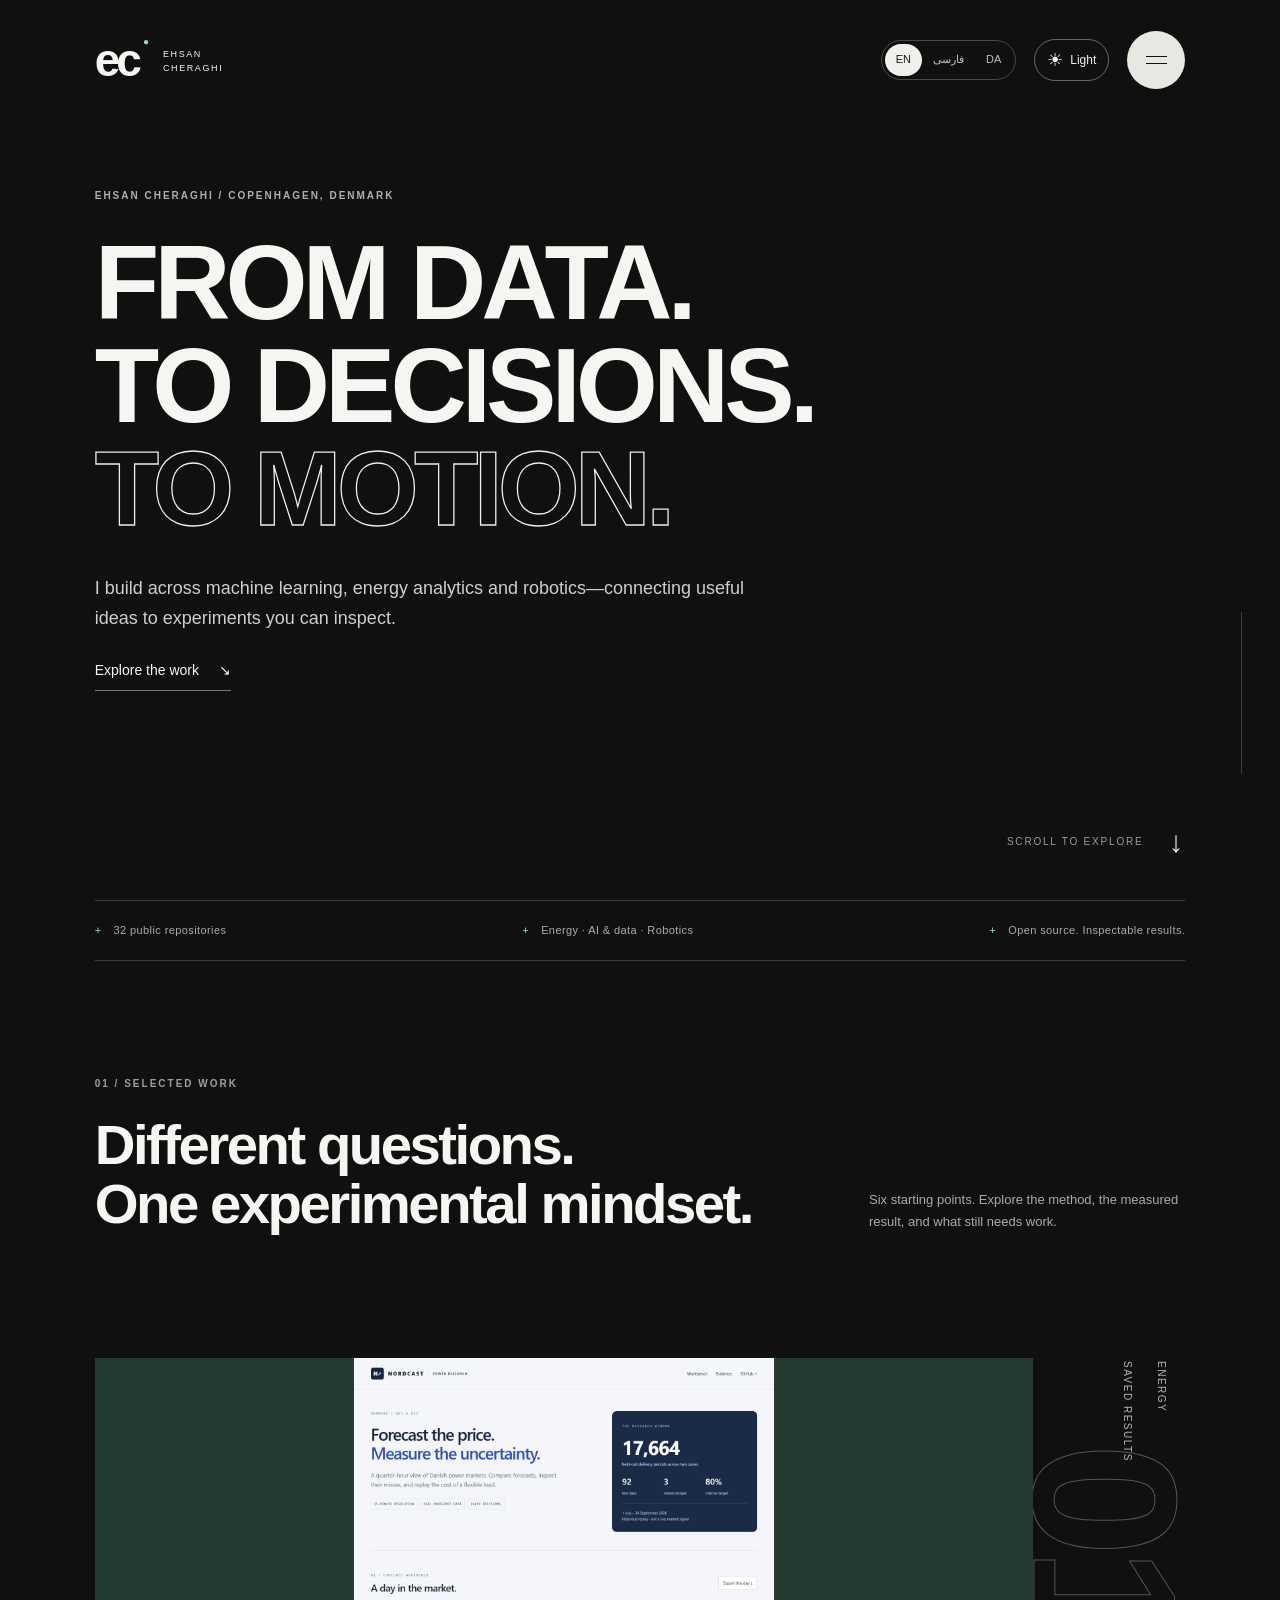
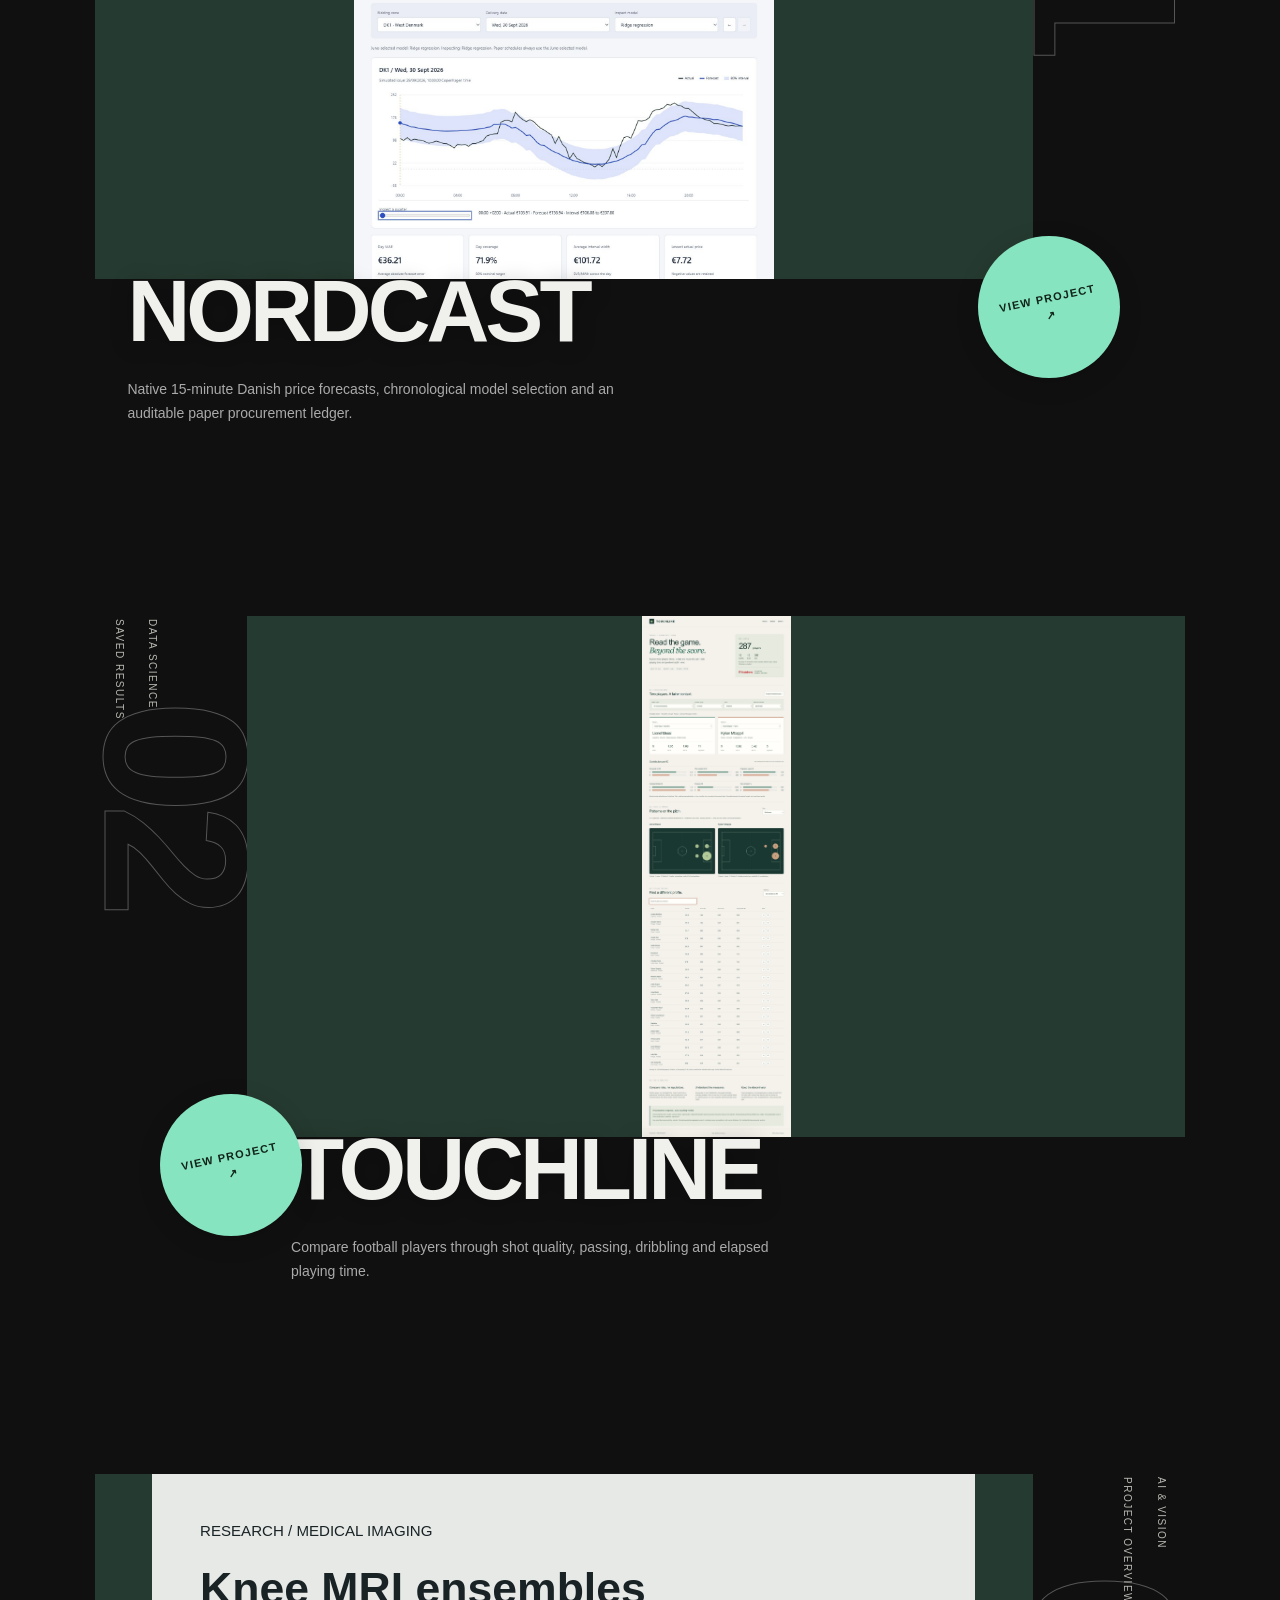
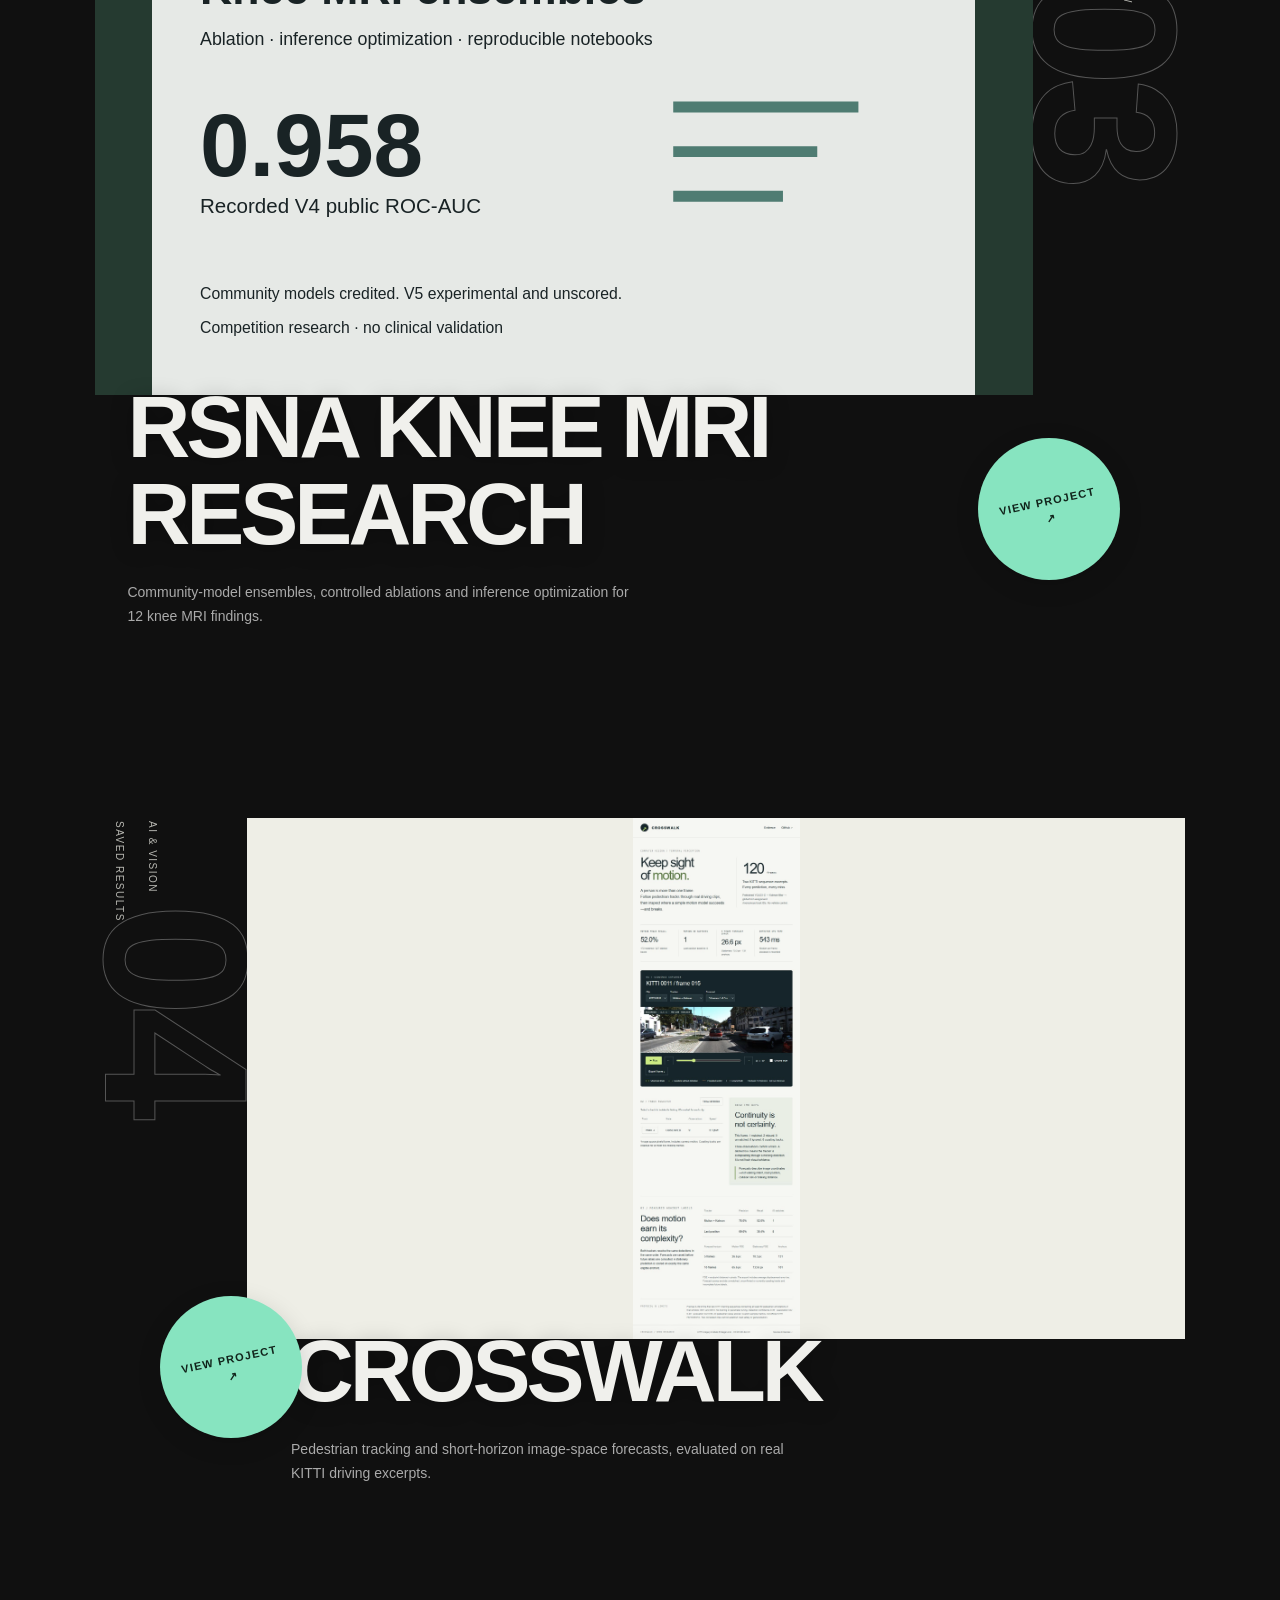
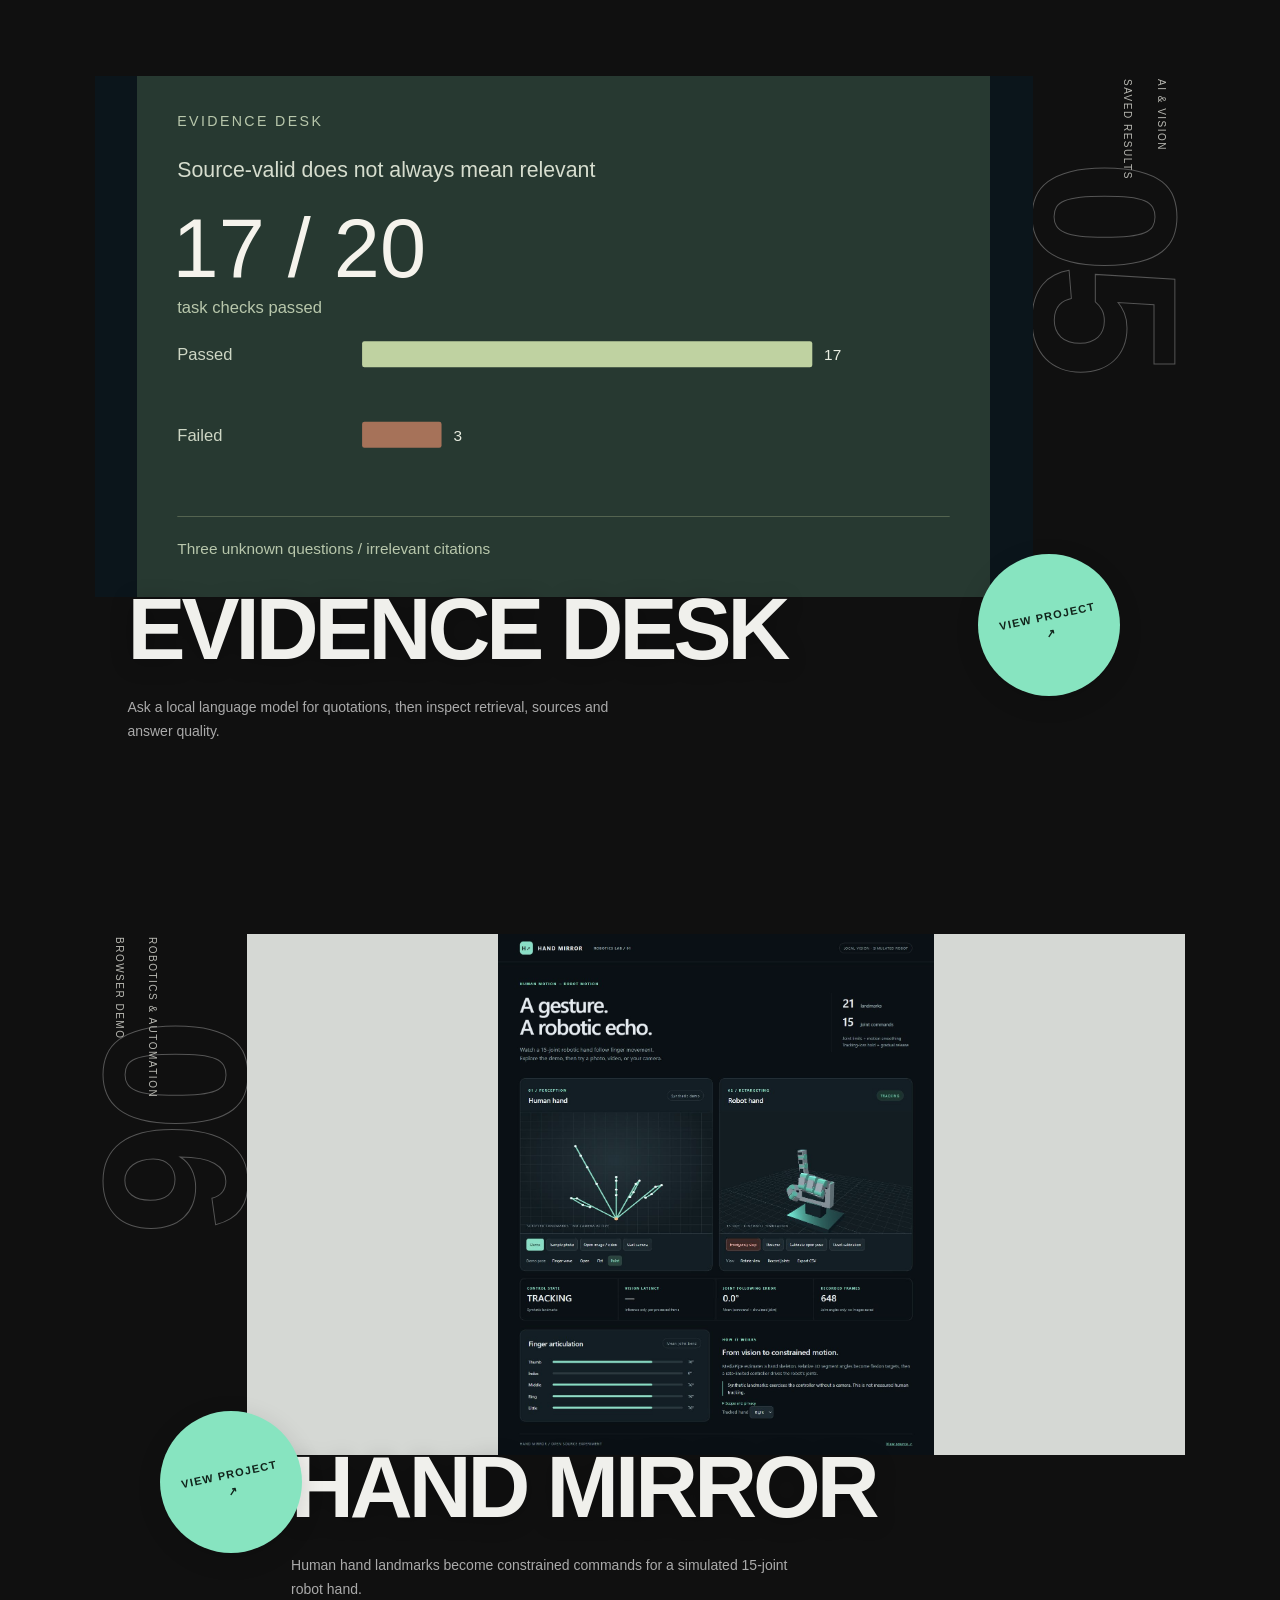
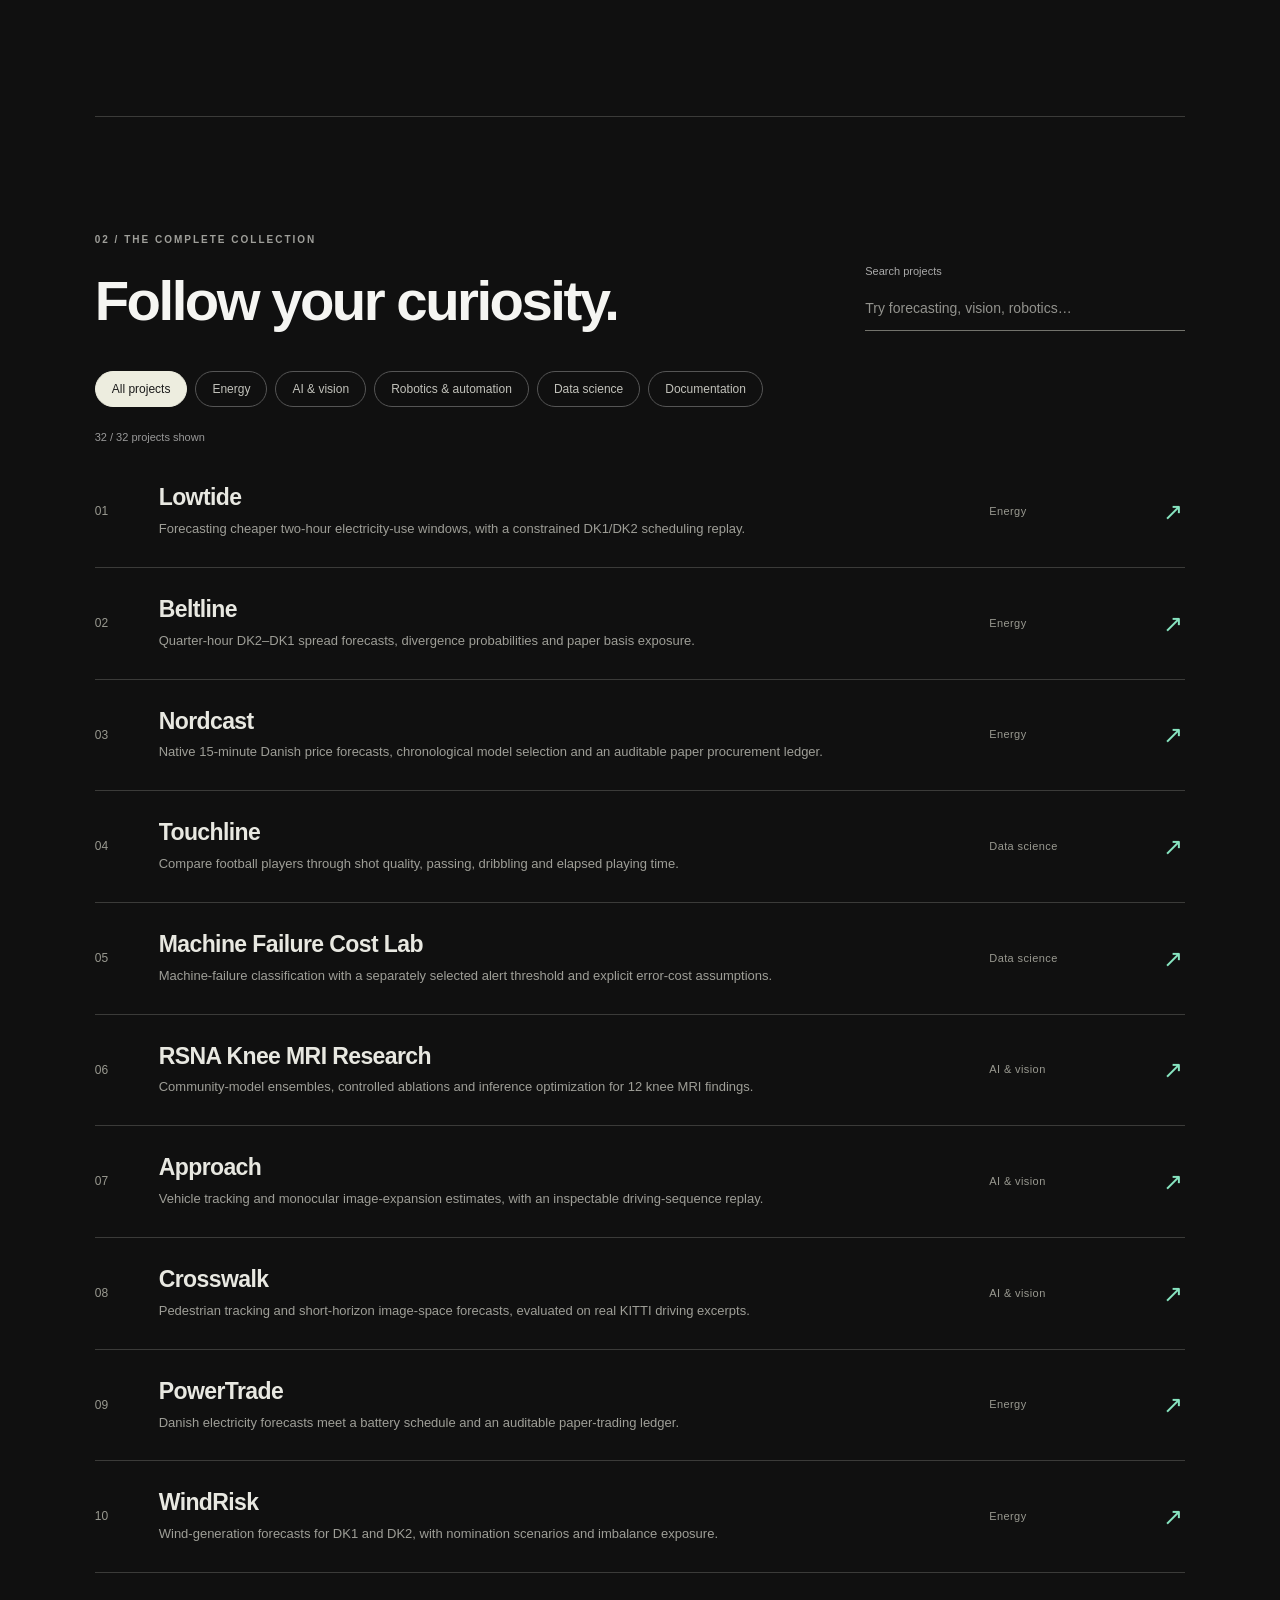
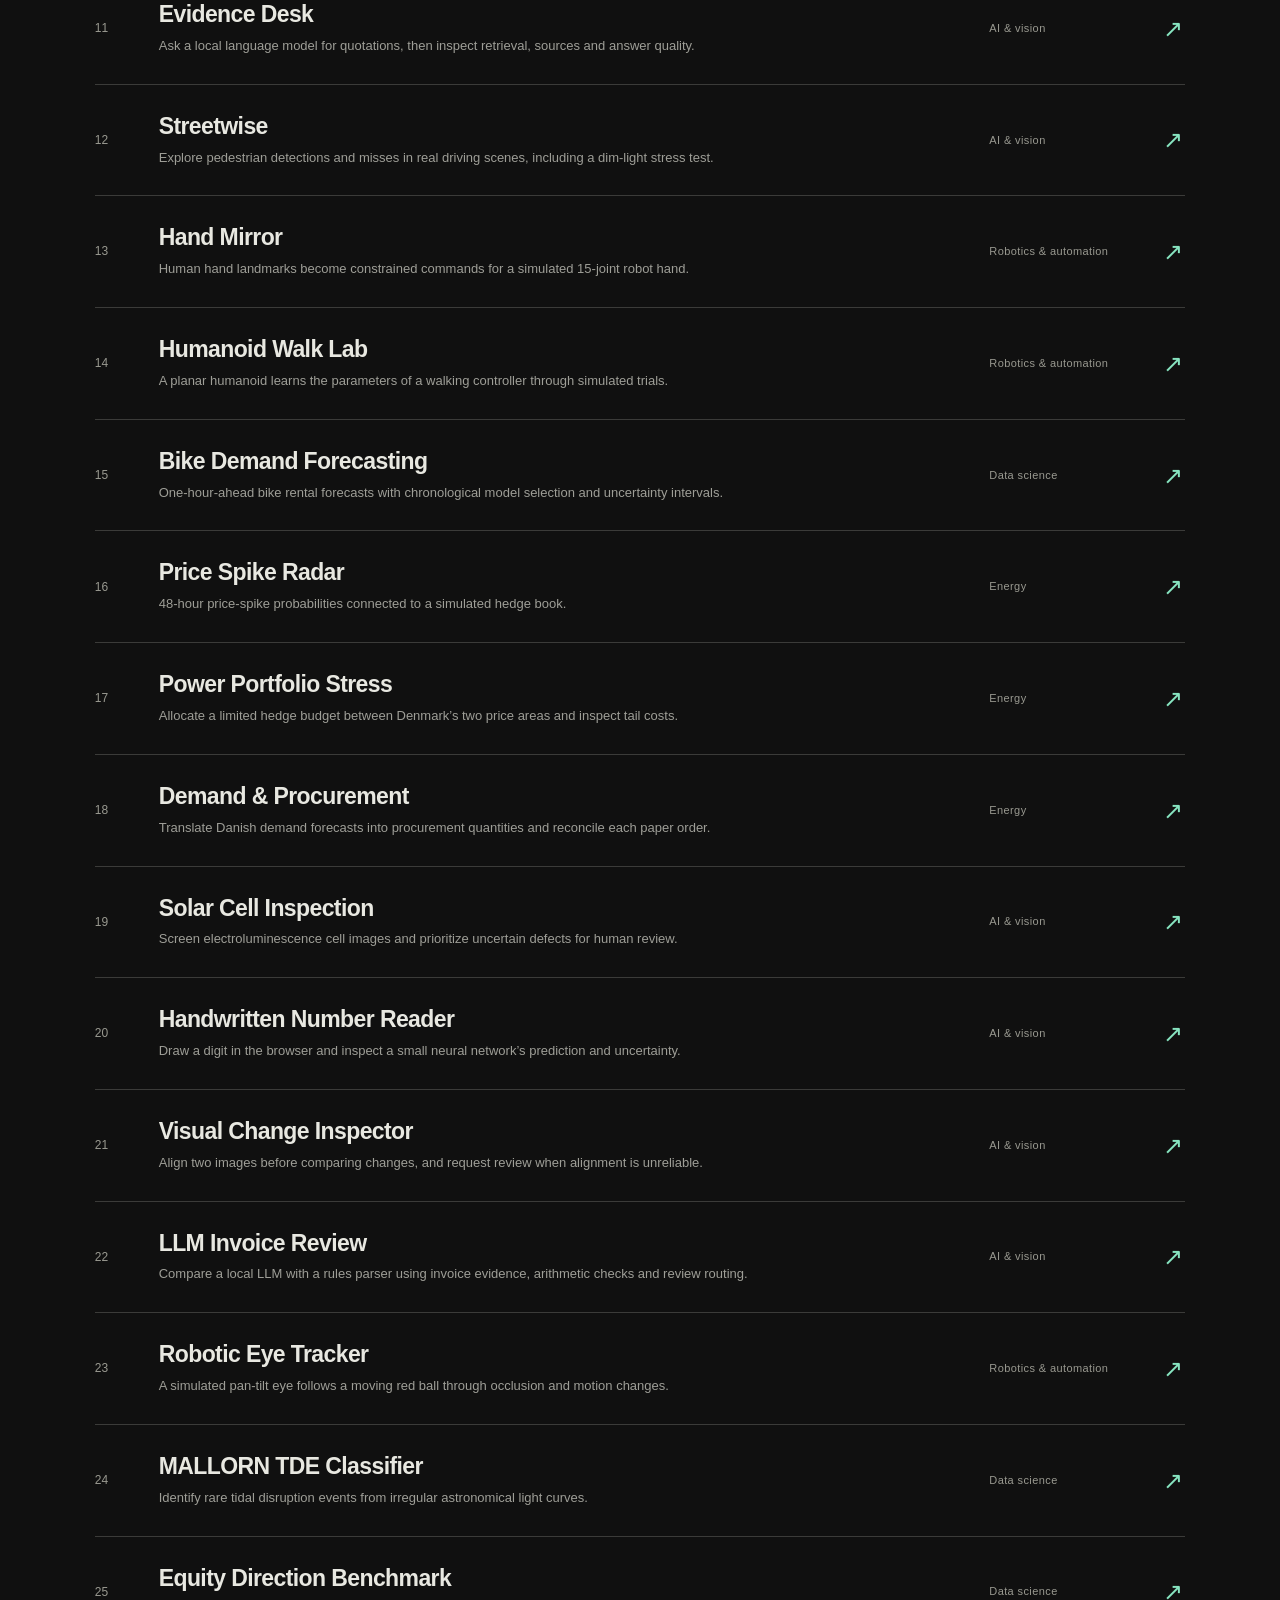
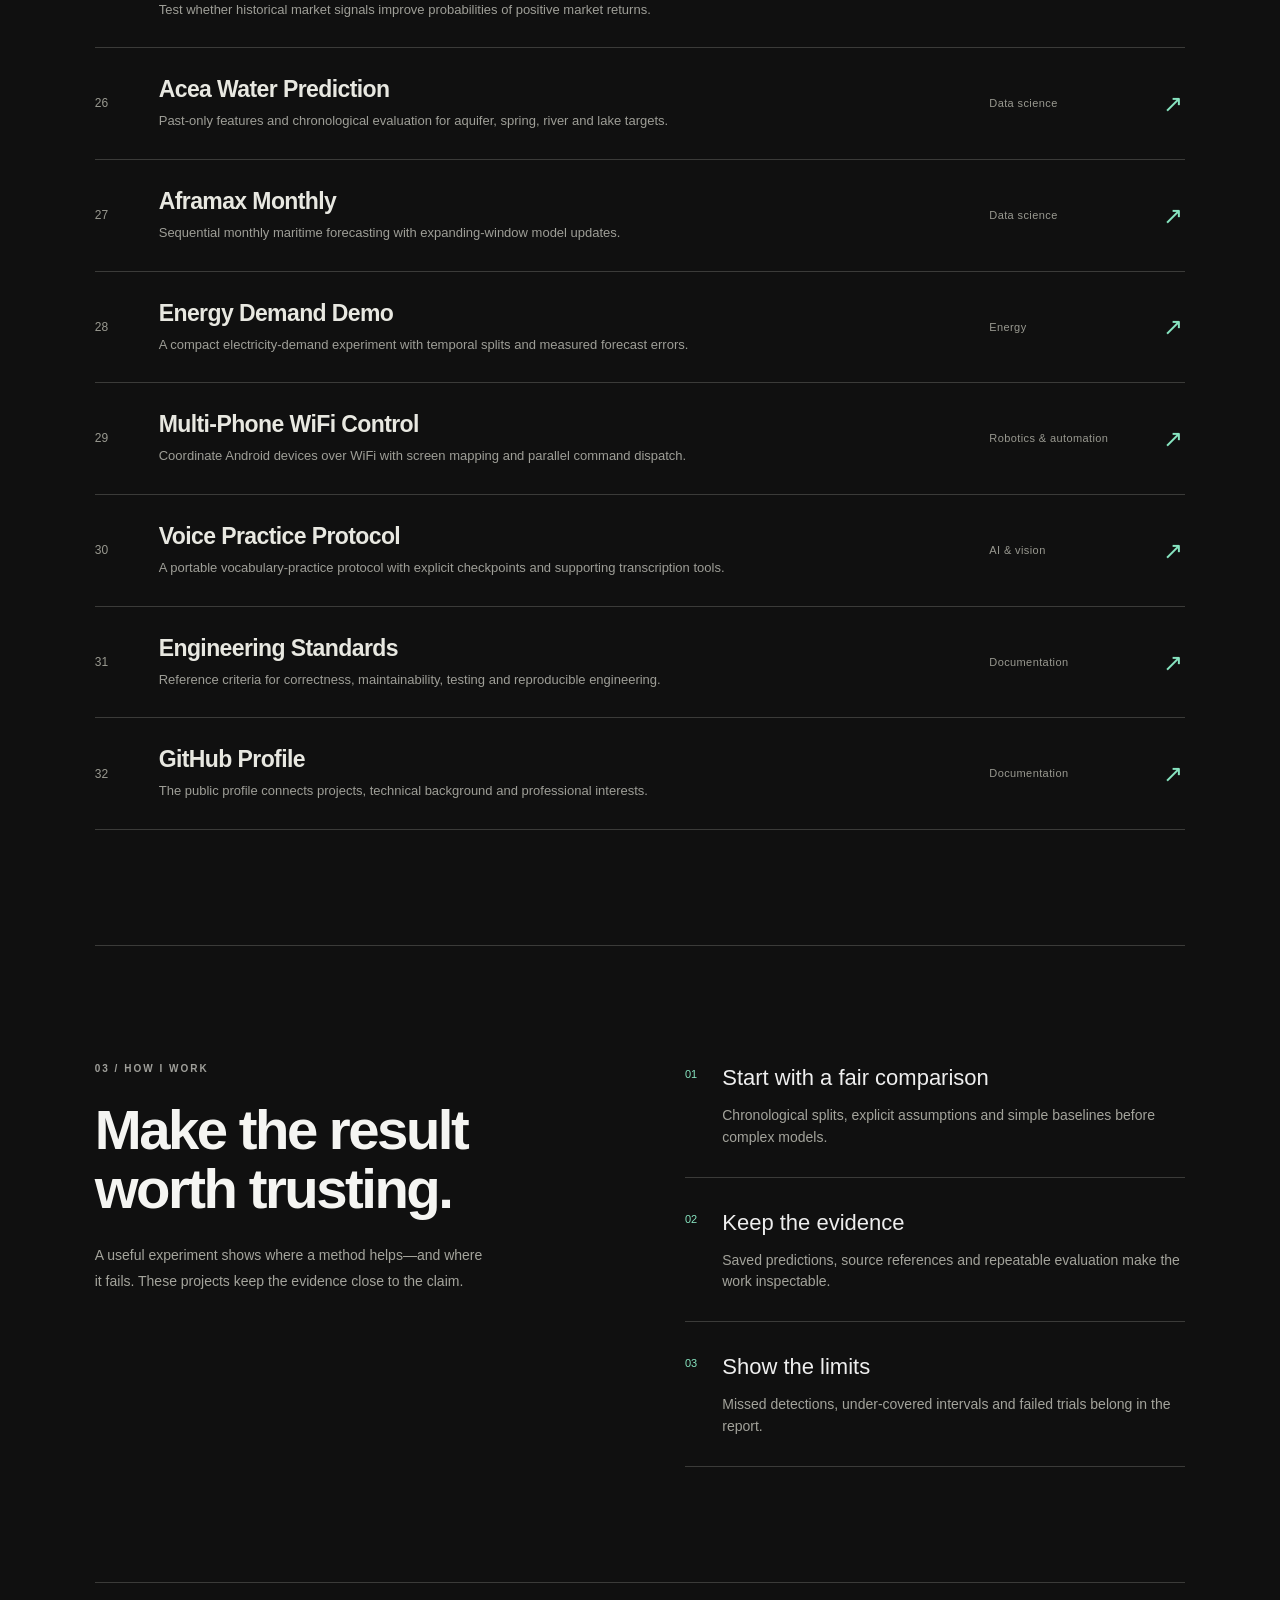
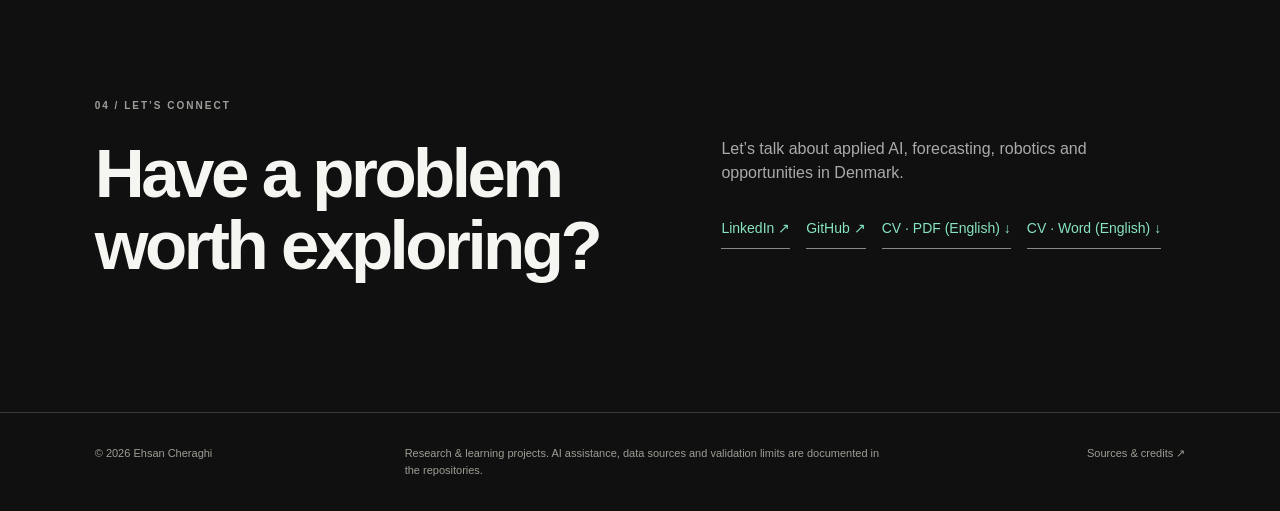
==== commit d3a93eed: "Refresh portfolio with eight projects and updated CV downloads" ====
--- a/index.html
+++ b/index.html
@@ -2,7 +2,7 @@
 <html lang="en" dir="ltr"><head><meta charset="utf-8"><meta name="viewport" content="width=device-width,initial-scale=1"><meta name="description" content="Ehsan Cheraghi — applied AI, energy forecasting and robotics. Explore open-source projects, interactive experiments and measured results."><meta name="theme-color" content="#191919"><title>Ehsan Cheraghi — Applied AI & Engineering</title><link rel="icon" href="assets/icon.svg" type="image/svg+xml"><link rel="stylesheet" href="style.css"><link rel="stylesheet" href="redesign.css"><link rel="stylesheet" href="theme.css"><script src="theme.js"></script></head>
 <body><a class="skip" href="#main" data-t="skip">Skip to content</a><header class="header"><a class="brand" href="./" aria-label="Ehsan Cheraghi home">ec<span>●</span></a><span class="brand-caption">EHSAN<br>CHERAGHI</span><div class="languages" aria-label="Language"><button data-lang="en" lang="en">EN</button><button data-lang="fa" lang="fa">فارسی</button><button data-lang="da" lang="da">DA</button></div><button type="button" id="themeToggle" class="theme-toggle" aria-label="Switch to light background"><span aria-hidden="true">☀</span><span class="theme-label">Light</span></button><button id="openMenu" class="menu-toggle" aria-haspopup="dialog" aria-label="Open navigation"><span></span><span></span></button></header><dialog id="navigation"><button id="closeMenu" class="menu-close" aria-label="Close navigation">×</button><p class="eyebrow">EHSAN CHERAGHI / PORTFOLIO</p><nav class="menu-links"><a href="#work" data-t="work">Work</a><a href="#collection" data-t="all">All projects</a><a href="#approach" data-t="approach">Approach</a><a href="#contact" data-t="contact">Contact</a></nav><span class="menu-note">ENERGY · AI · ROBOTICS</span></dialog><div class="scroll-track" aria-hidden="true"><i id="scrollProgress"></i></div>
 <main id="main"><div id="home"><section class="hero"><div class="hero-copy"><p class="eyebrow" data-t="location">EHSAN CHERAGHI / COPENHAGEN, DENMARK</p><h1 data-t="headline">From data.<br>To decisions.<br><em>To motion.</em></h1><p class="intro" data-t="intro">I build across machine learning, energy analytics and robotics—connecting useful ideas to experiments you can inspect.</p><a class="hero-link" href="#work"><span data-t="explore">Explore the work</span><span aria-hidden="true">↘</span></a></div><a class="hero-scroll" href="#work"><span data-t="scroll">Scroll to explore</span><span aria-hidden="true">↓</span></a></section>
-<div class="overview"><span data-t="overviewOne">24 public repositories</span><span data-t="overviewTwo">Energy · AI & data · Robotics</span><span data-t="overviewThree">Open source. Inspectable results.</span></div>
+<div class="overview"><span data-t="overviewOne">32 public repositories</span><span data-t="overviewTwo">Energy · AI & data · Robotics</span><span data-t="overviewThree">Open source. Inspectable results.</span></div>
 <section id="work" class="section"><div class="section-head"><div><p class="eyebrow" data-t="sectionOne">01 / SELECTED WORK</p><h2 data-t="selected">Different questions.<br>One experimental mindset.</h2></div><p data-t="selectedNote">Six starting points. Explore the method, the measured result, and what still needs work.</p></div><div id="featured" class="featured"></div></section>
 <section id="collection" class="section collection"><div class="section-head"><div><p class="eyebrow" data-t="sectionTwo">02 / THE COMPLETE COLLECTION</p><h2 data-t="collection">Follow your curiosity.</h2></div><label class="search"><span data-t="searchLabel">Search projects</span><input id="search" type="search" autocomplete="off" placeholder="Try forecasting, vision, robotics…"></label></div><div id="filters" class="filters" aria-label="Project category"></div><p id="count" class="result-count" role="status"></p><div id="projects" class="projects"></div><p id="noResults" hidden data-t="noResults">No projects found. Try another search or category.</p></section>
 <section id="approach" class="section approach"><div><p class="eyebrow" data-t="sectionThree">03 / HOW I WORK</p><h2 data-t="approachTitle">Make the result<br>worth trusting.</h2><p data-t="approachIntro">A useful experiment shows where a method helps—and where it fails. These projects keep the evidence close to the claim.</p></div><div class="principles"><article><span>01</span><div><h3 data-t="principleOne">Start with a fair comparison</h3><p data-t="principleOneText">Chronological splits, explicit assumptions and simple baselines before complex models.</p></div></article><article><span>02</span><div><h3 data-t="principleTwo">Keep the evidence</h3><p data-t="principleTwoText">Saved predictions, source references and repeatable evaluation make the work inspectable.</p></div></article><article><span>03</span><div><h3 data-t="principleThree">Show the limits</h3><p data-t="principleThreeText">Missed detections, under-covered intervals and failed trials belong in the report.</p></div></article></div></section>
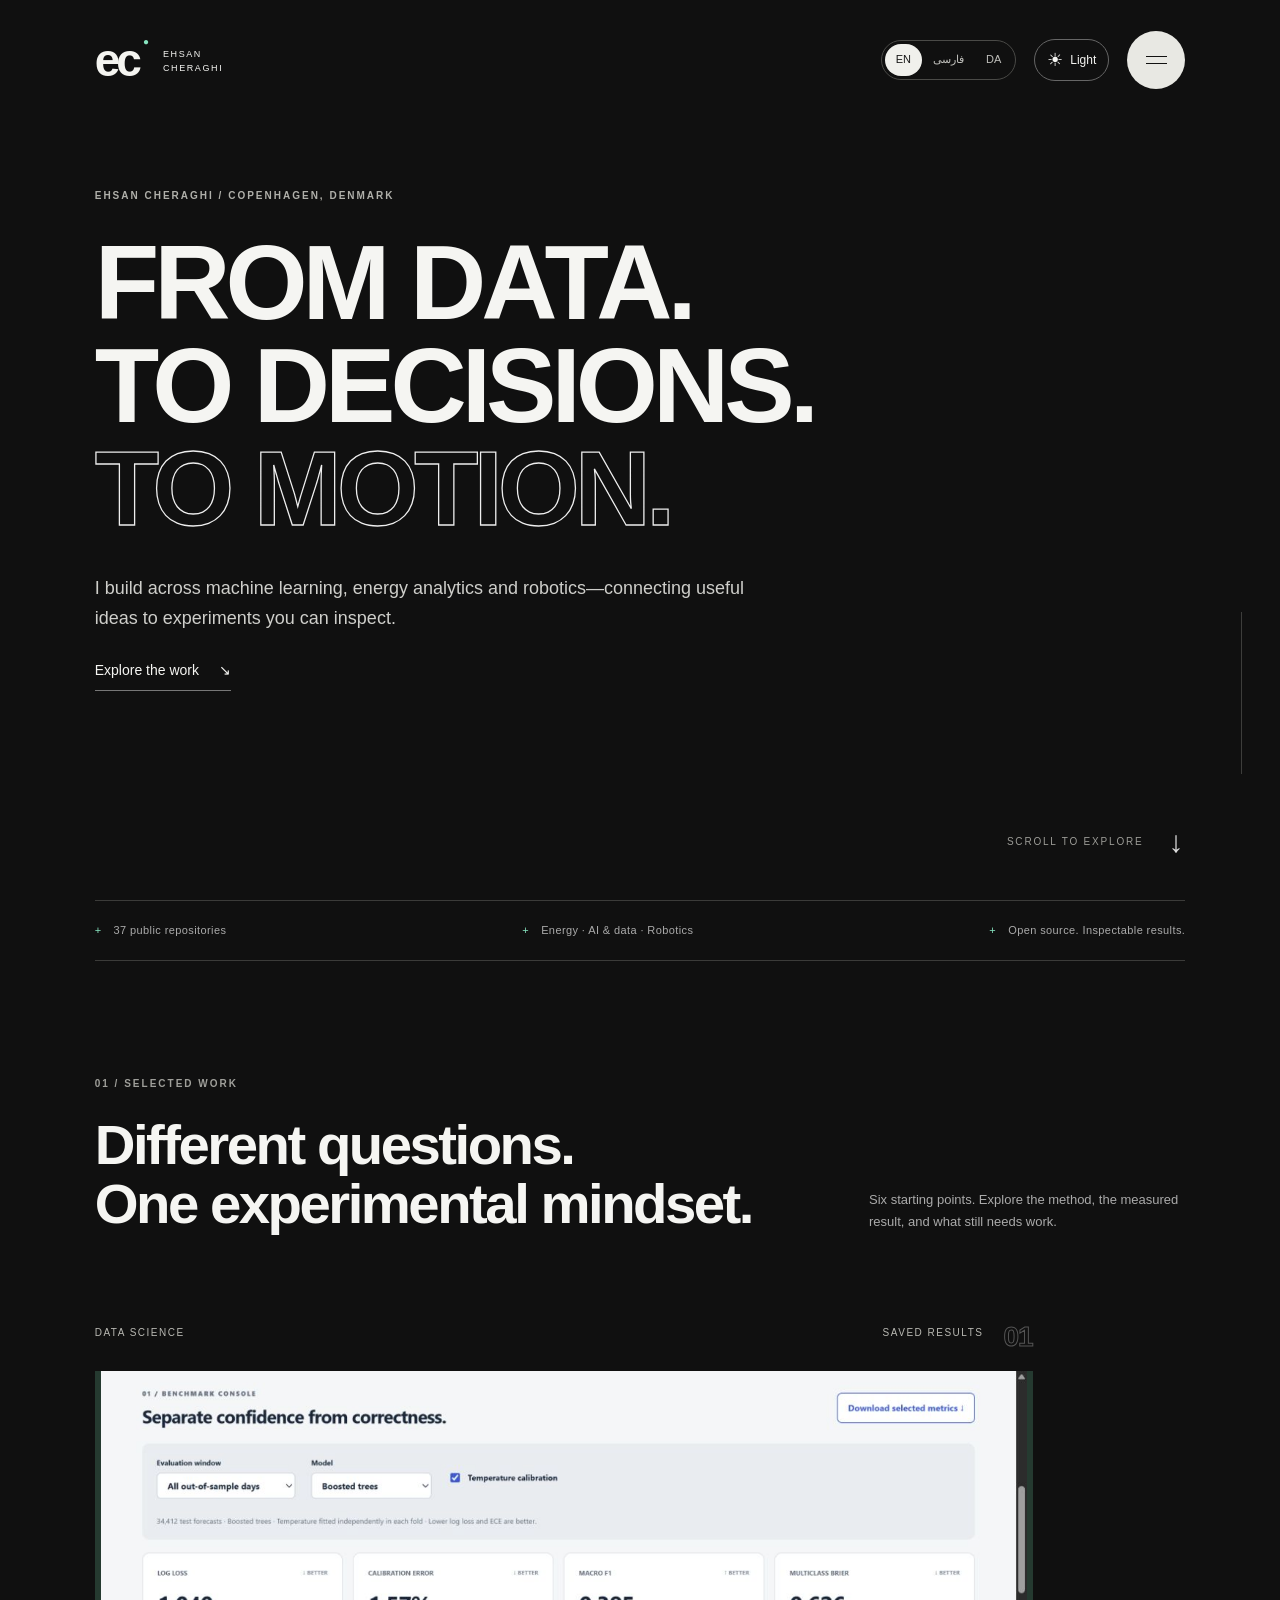
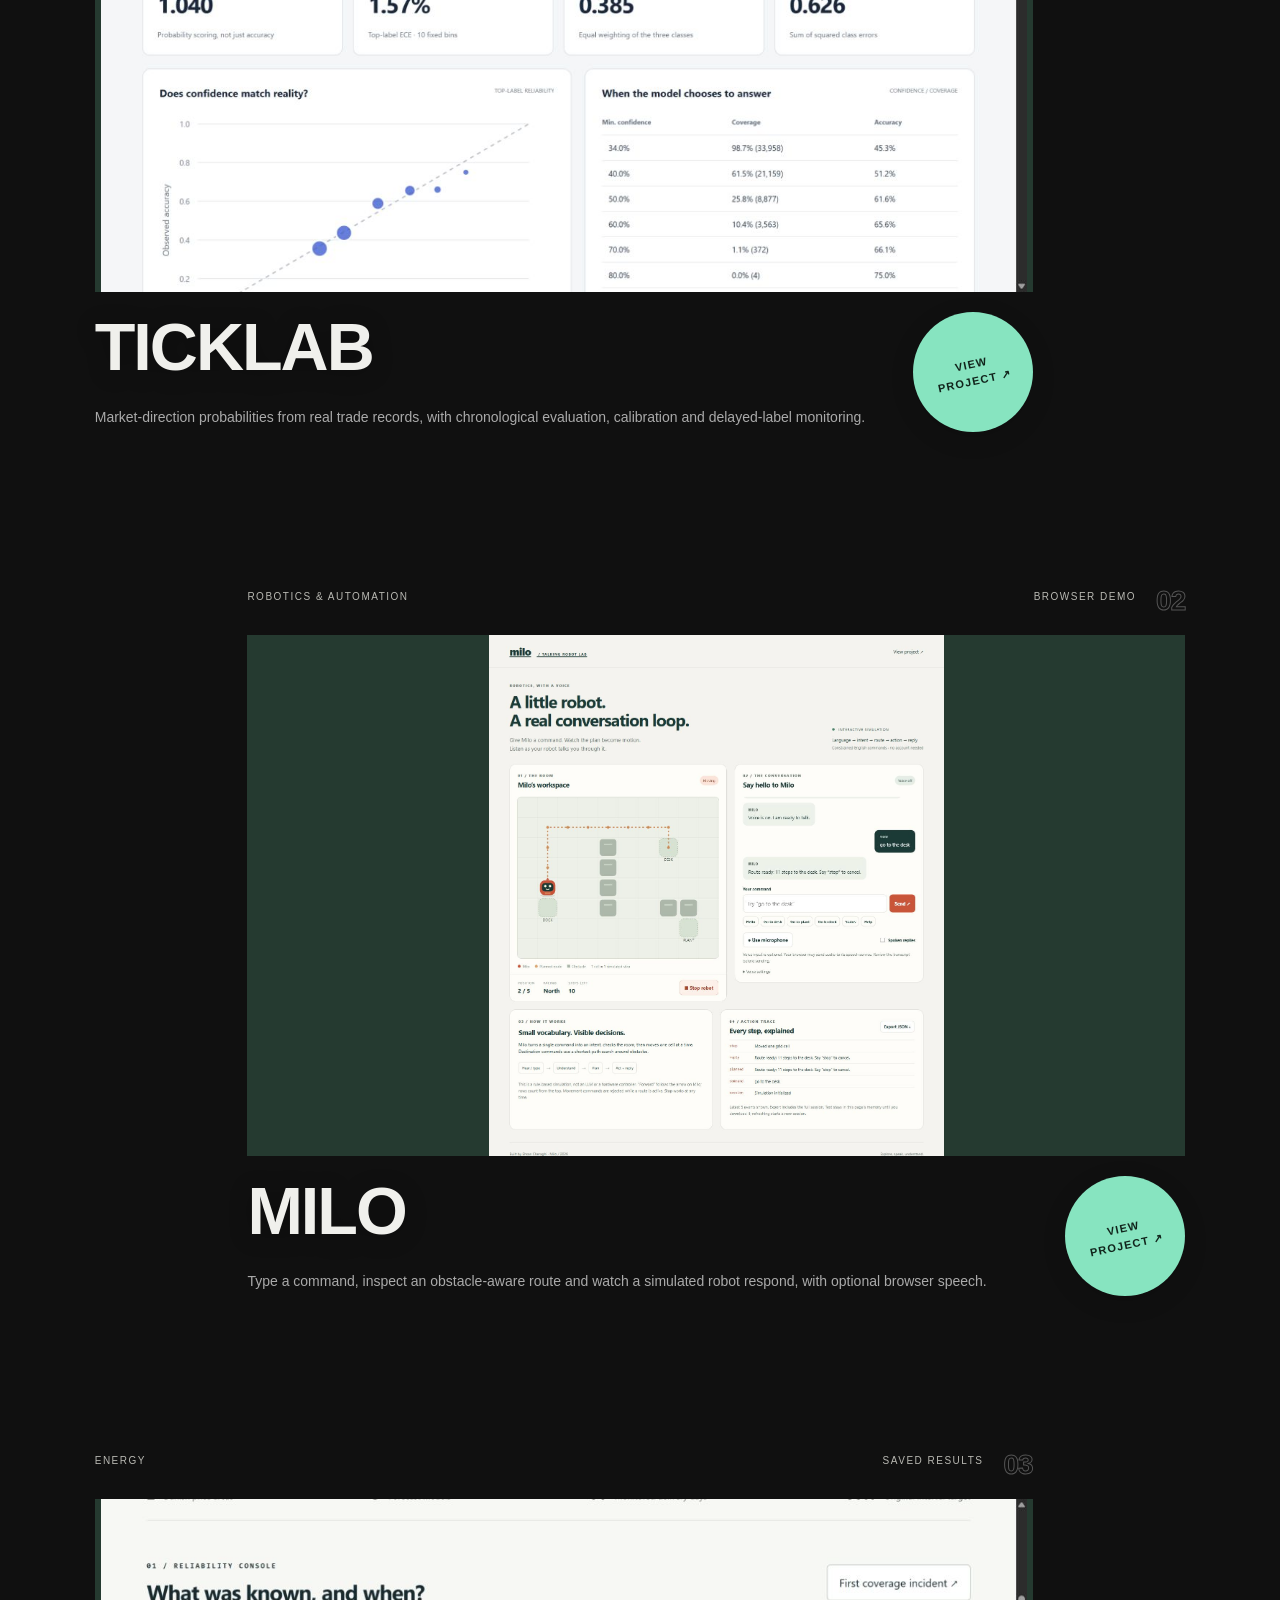
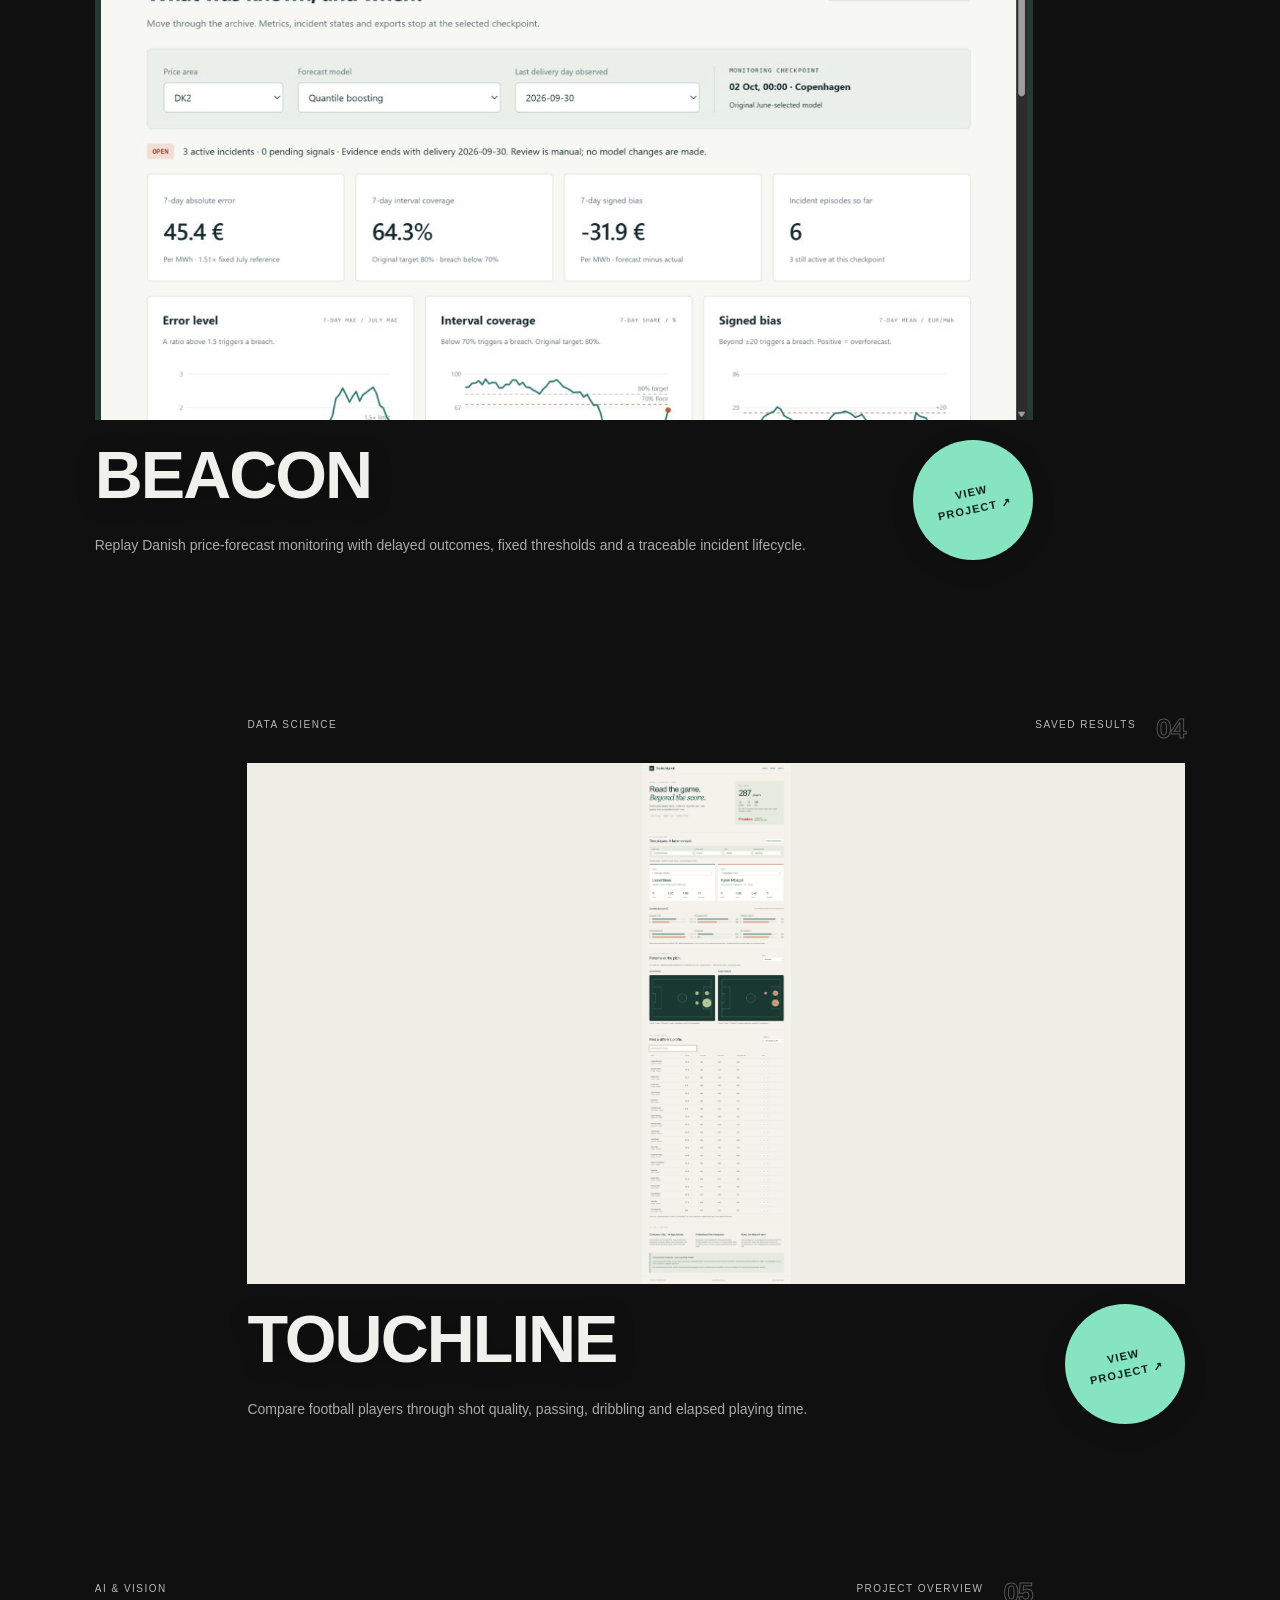
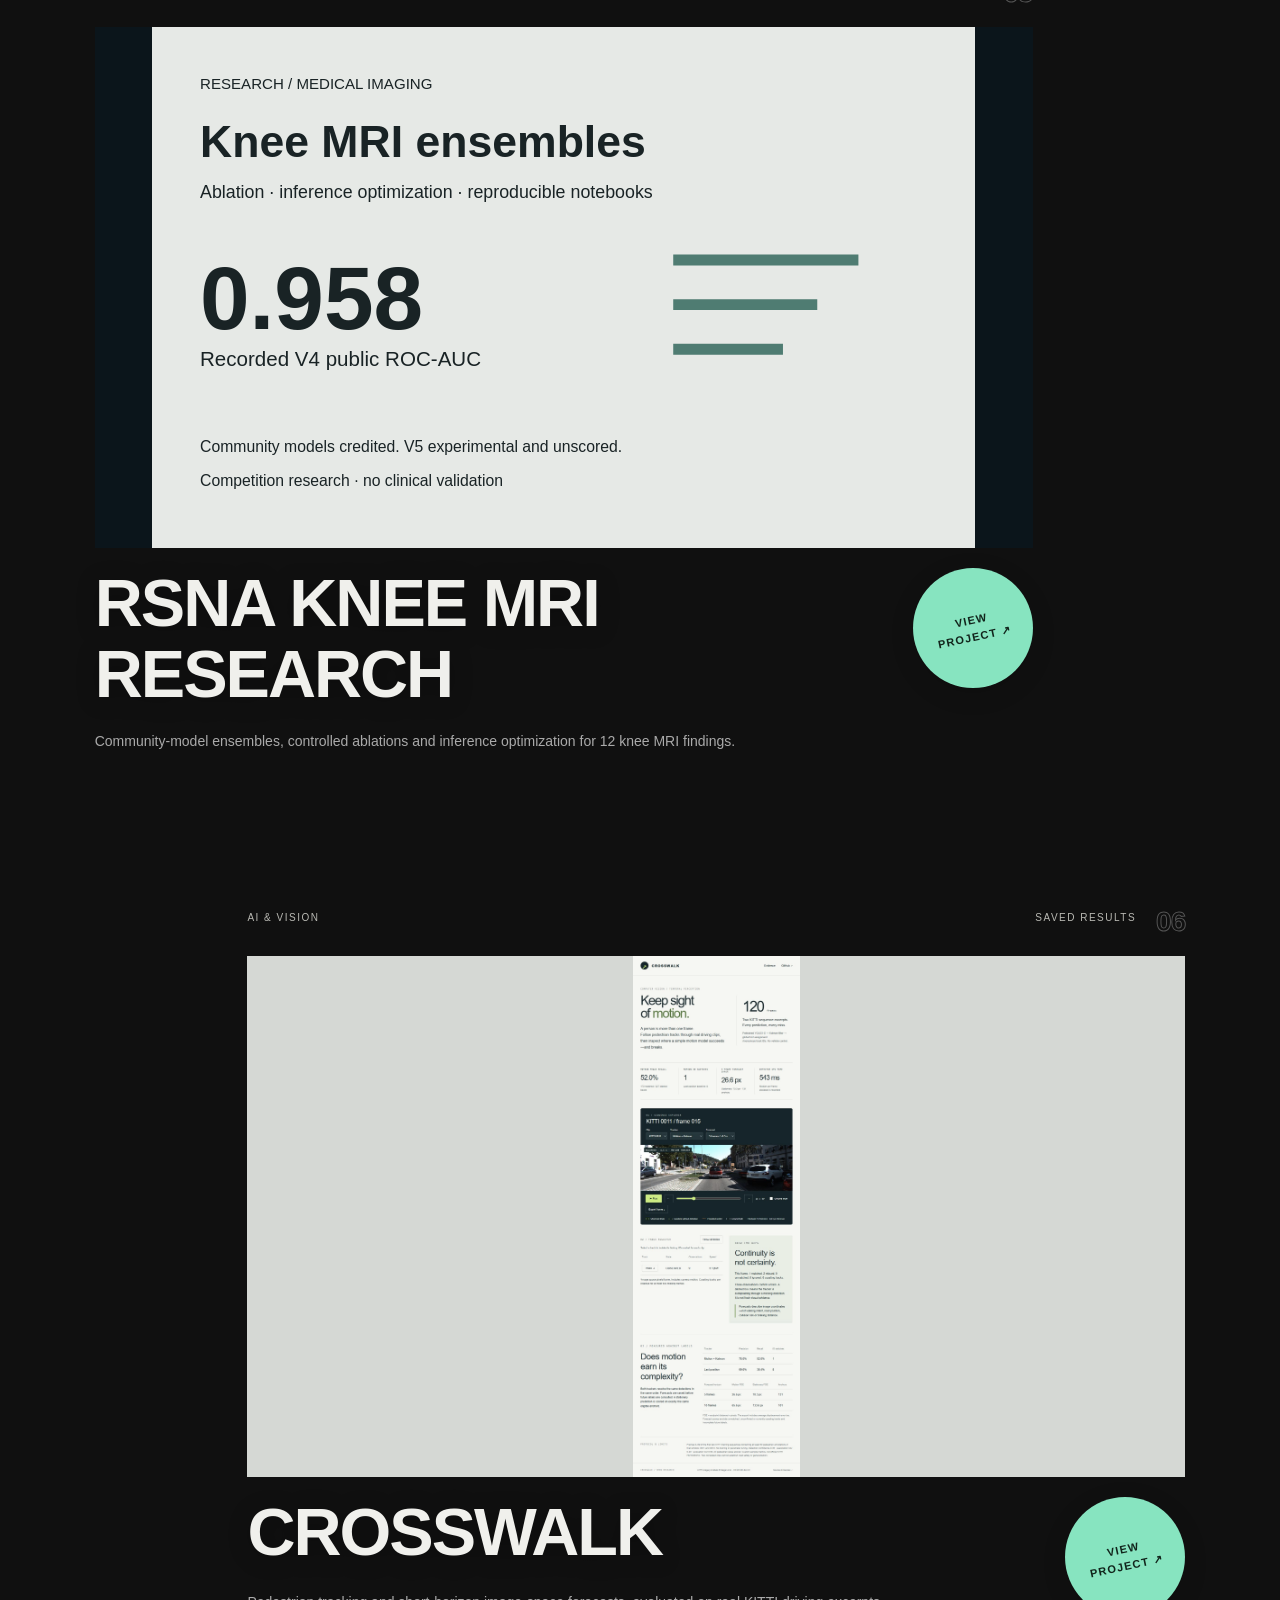
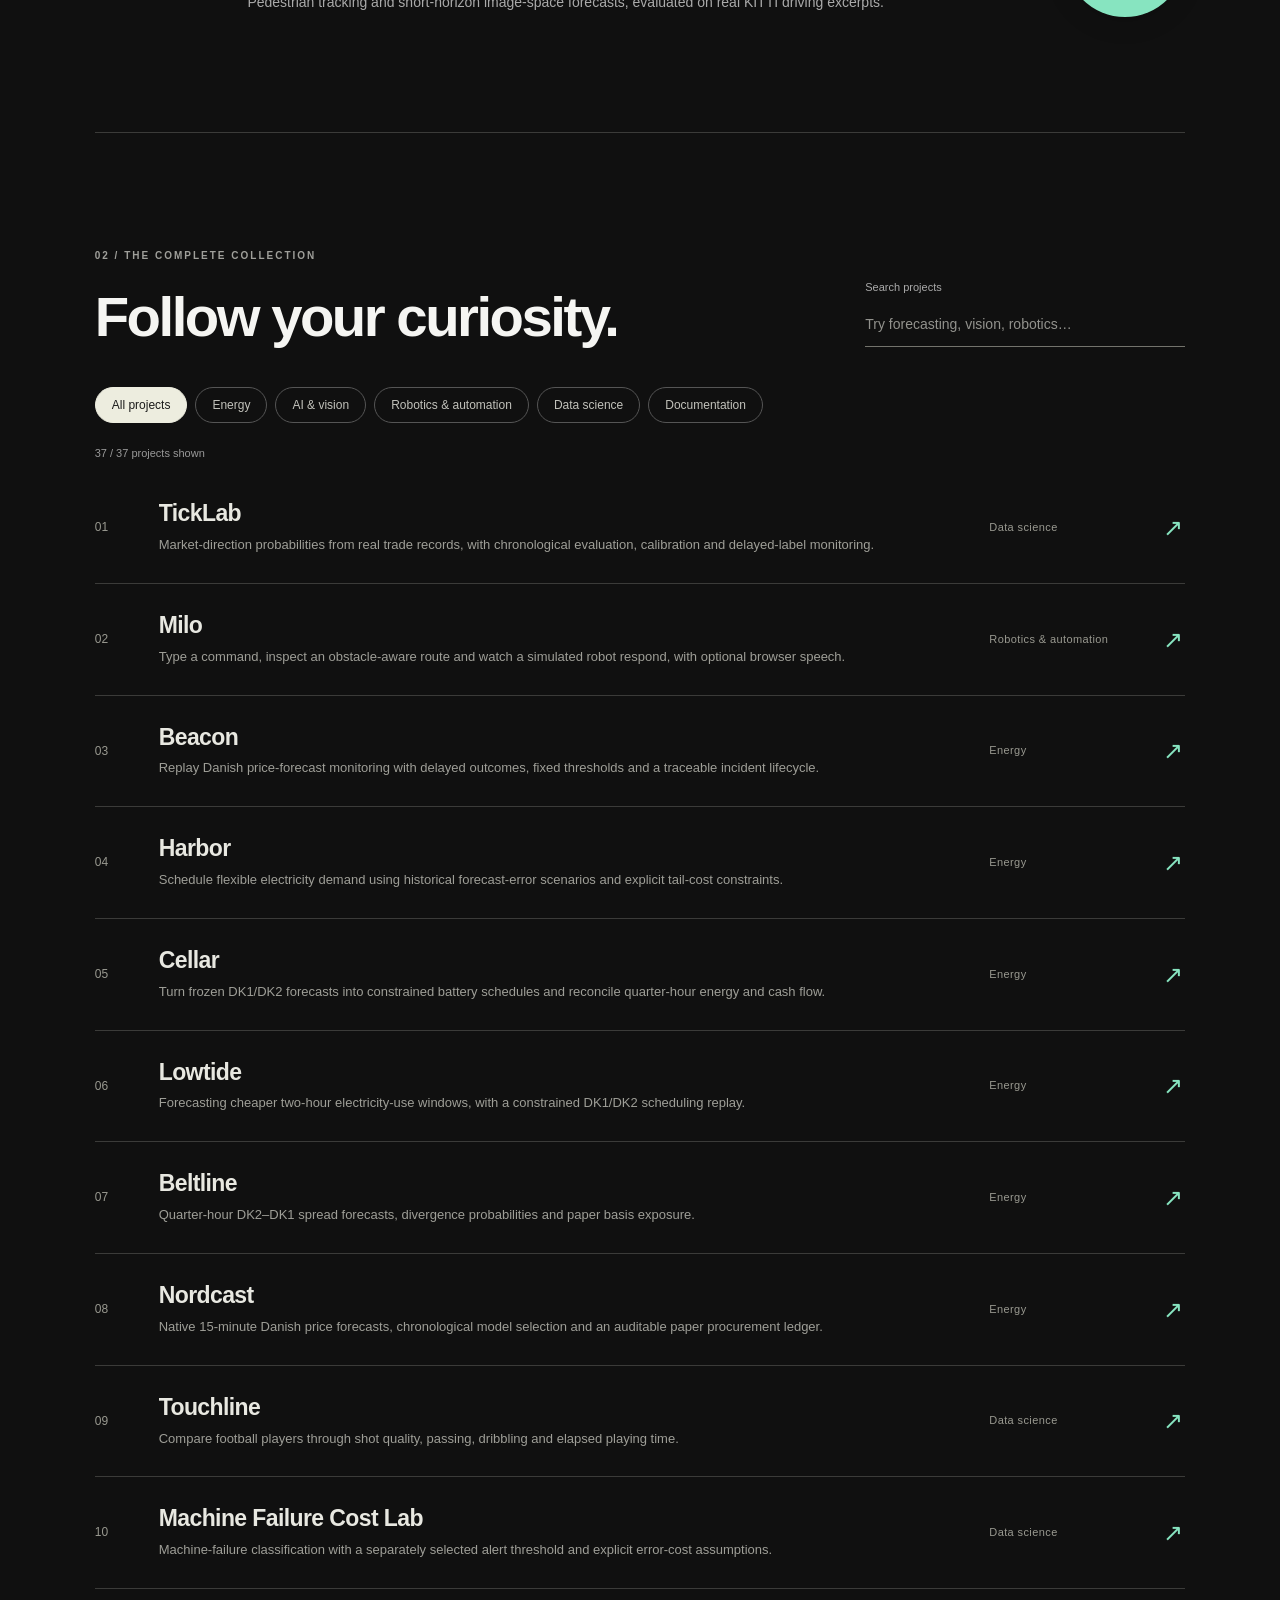
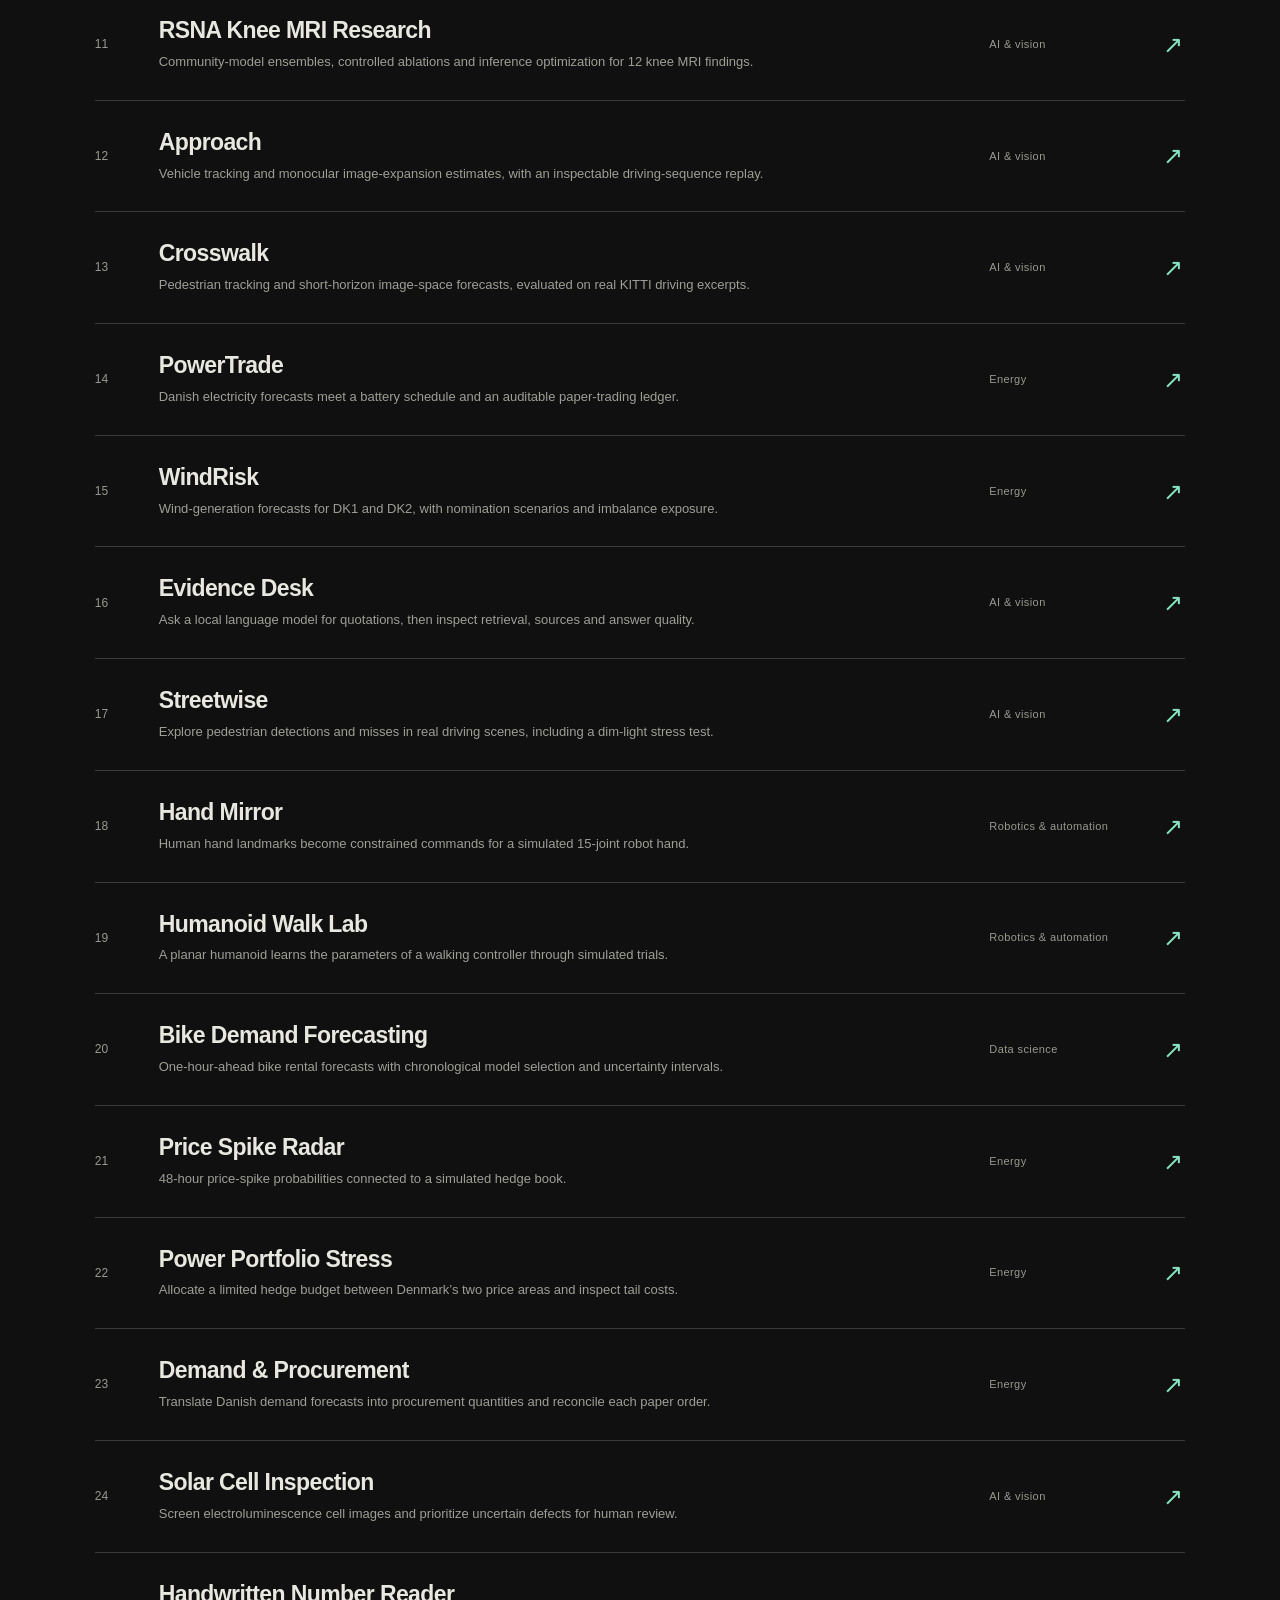
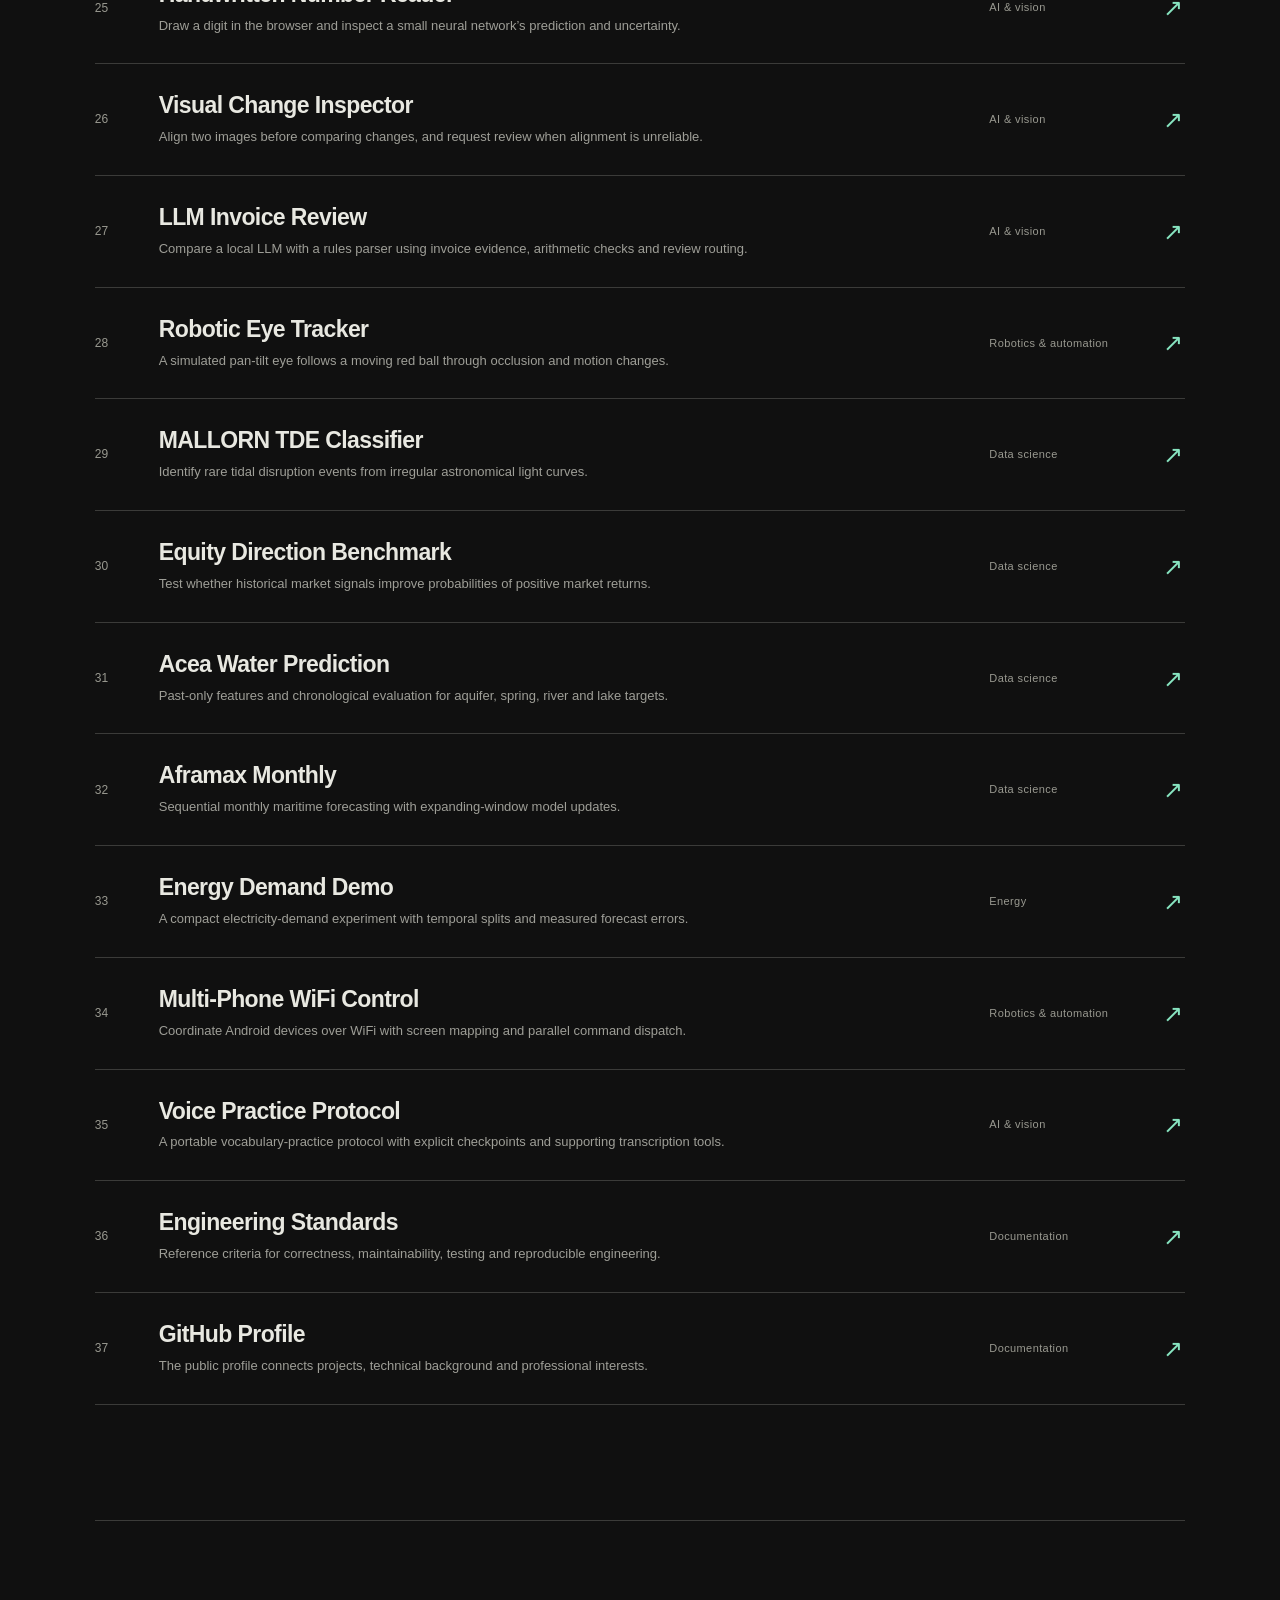
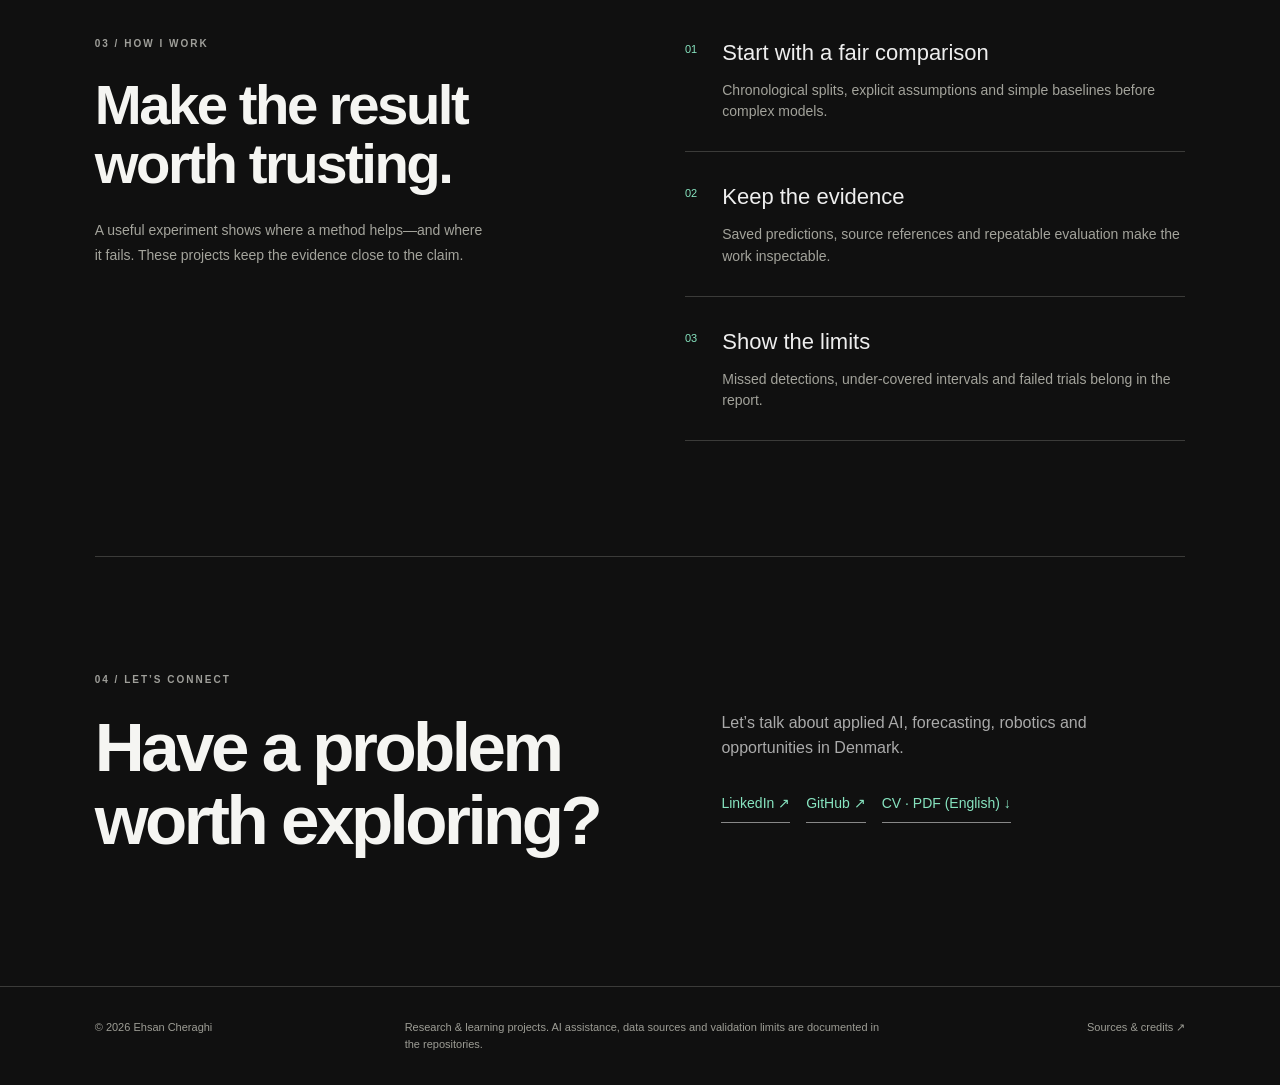
==== commit 4333246c: "Fix overlapping project links and add five new portfolio projects" ====
--- a/index.html
+++ b/index.html
@@ -2,7 +2,7 @@
 <html lang="en" dir="ltr"><head><meta charset="utf-8"><meta name="viewport" content="width=device-width,initial-scale=1"><meta name="description" content="Ehsan Cheraghi — applied AI, energy forecasting and robotics. Explore open-source projects, interactive experiments and measured results."><meta name="theme-color" content="#191919"><title>Ehsan Cheraghi — Applied AI & Engineering</title><link rel="icon" href="assets/icon.svg" type="image/svg+xml"><link rel="stylesheet" href="style.css"><link rel="stylesheet" href="redesign.css"><link rel="stylesheet" href="theme.css"><script src="theme.js"></script></head>
 <body><a class="skip" href="#main" data-t="skip">Skip to content</a><header class="header"><a class="brand" href="./" aria-label="Ehsan Cheraghi home">ec<span>●</span></a><span class="brand-caption">EHSAN<br>CHERAGHI</span><div class="languages" aria-label="Language"><button data-lang="en" lang="en">EN</button><button data-lang="fa" lang="fa">فارسی</button><button data-lang="da" lang="da">DA</button></div><button type="button" id="themeToggle" class="theme-toggle" aria-label="Switch to light background"><span aria-hidden="true">☀</span><span class="theme-label">Light</span></button><button id="openMenu" class="menu-toggle" aria-haspopup="dialog" aria-label="Open navigation"><span></span><span></span></button></header><dialog id="navigation"><button id="closeMenu" class="menu-close" aria-label="Close navigation">×</button><p class="eyebrow">EHSAN CHERAGHI / PORTFOLIO</p><nav class="menu-links"><a href="#work" data-t="work">Work</a><a href="#collection" data-t="all">All projects</a><a href="#approach" data-t="approach">Approach</a><a href="#contact" data-t="contact">Contact</a></nav><span class="menu-note">ENERGY · AI · ROBOTICS</span></dialog><div class="scroll-track" aria-hidden="true"><i id="scrollProgress"></i></div>
 <main id="main"><div id="home"><section class="hero"><div class="hero-copy"><p class="eyebrow" data-t="location">EHSAN CHERAGHI / COPENHAGEN, DENMARK</p><h1 data-t="headline">From data.<br>To decisions.<br><em>To motion.</em></h1><p class="intro" data-t="intro">I build across machine learning, energy analytics and robotics—connecting useful ideas to experiments you can inspect.</p><a class="hero-link" href="#work"><span data-t="explore">Explore the work</span><span aria-hidden="true">↘</span></a></div><a class="hero-scroll" href="#work"><span data-t="scroll">Scroll to explore</span><span aria-hidden="true">↓</span></a></section>
-<div class="overview"><span data-t="overviewOne">32 public repositories</span><span data-t="overviewTwo">Energy · AI & data · Robotics</span><span data-t="overviewThree">Open source. Inspectable results.</span></div>
+<div class="overview"><span data-t="overviewOne">37 public repositories</span><span data-t="overviewTwo">Energy · AI & data · Robotics</span><span data-t="overviewThree">Open source. Inspectable results.</span></div>
 <section id="work" class="section"><div class="section-head"><div><p class="eyebrow" data-t="sectionOne">01 / SELECTED WORK</p><h2 data-t="selected">Different questions.<br>One experimental mindset.</h2></div><p data-t="selectedNote">Six starting points. Explore the method, the measured result, and what still needs work.</p></div><div id="featured" class="featured"></div></section>
 <section id="collection" class="section collection"><div class="section-head"><div><p class="eyebrow" data-t="sectionTwo">02 / THE COMPLETE COLLECTION</p><h2 data-t="collection">Follow your curiosity.</h2></div><label class="search"><span data-t="searchLabel">Search projects</span><input id="search" type="search" autocomplete="off" placeholder="Try forecasting, vision, robotics…"></label></div><div id="filters" class="filters" aria-label="Project category"></div><p id="count" class="result-count" role="status"></p><div id="projects" class="projects"></div><p id="noResults" hidden data-t="noResults">No projects found. Try another search or category.</p></section>
 <section id="approach" class="section approach"><div><p class="eyebrow" data-t="sectionThree">03 / HOW I WORK</p><h2 data-t="approachTitle">Make the result<br>worth trusting.</h2><p data-t="approachIntro">A useful experiment shows where a method helps—and where it fails. These projects keep the evidence close to the claim.</p></div><div class="principles"><article><span>01</span><div><h3 data-t="principleOne">Start with a fair comparison</h3><p data-t="principleOneText">Chronological splits, explicit assumptions and simple baselines before complex models.</p></div></article><article><span>02</span><div><h3 data-t="principleTwo">Keep the evidence</h3><p data-t="principleTwoText">Saved predictions, source references and repeatable evaluation make the work inspectable.</p></div></article><article><span>03</span><div><h3 data-t="principleThree">Show the limits</h3><p data-t="principleThreeText">Missed detections, under-covered intervals and failed trials belong in the report.</p></div></article></div></section>
--- a/redesign.css
+++ b/redesign.css
@@ -8,3 +8,16 @@
 
 @media(max-width:680px){.card-number{right:4%}.project-card:nth-child(2n) .card-number{left:4%}.hero h1{font-size:10.4vw}.credit-page{padding-block:50px}}
 @media(max-width:680px){html:lang(da) .hero h1{font-size:9.5vw}}
+
+/* Keep labels, titles and circular links in separate layout cells at every width. */
+.project-card{display:grid;grid-template-columns:minmax(0,1fr) auto;gap:20px;width:86%;padding-top:0}
+.project-card:nth-child(2n){margin-inline-start:14%}
+.project-card .card-meta,.project-card:nth-child(2n) .card-meta,[dir=rtl] .project-card .card-meta{position:static;writing-mode:horizontal-tb;flex-direction:row;flex-wrap:wrap;align-items:center;gap:10px 20px;grid-column:1;grid-row:1}
+.project-card .card-number,.project-card:nth-child(2n) .card-number{position:static;grid-column:2;grid-row:1;writing-mode:horizontal-tb;font-size:28px;letter-spacing:-1px;z-index:auto;align-self:center}
+.project-card .card-image-link,.project-card:nth-child(2n) .card-image-link{grid-column:1/-1;grid-row:2;width:100%;margin:0}
+.card-body{grid-column:1/-1;display:grid;grid-template-columns:minmax(0,1fr) 120px;column-gap:32px;row-gap:20px;align-items:start}
+.project-card .card-body h3,.project-card:nth-child(2n) .card-body h3{grid-column:1;grid-row:1;margin:0;max-width:100%;font-size:clamp(32px,5.2vw,80px);line-height:1.06;letter-spacing:-2px;min-width:0}
+.project-card .card-body .project-circle,.project-card:nth-child(2n) .card-body .project-circle{position:static;grid-column:2;grid-row:1/3;width:120px;height:120px;margin:0;padding:18px;align-self:start;justify-self:end}
+.project-card .card-body .card-description,.project-card:nth-child(2n) .card-body .card-description{grid-column:1;grid-row:2;max-width:100%;margin:0;padding:0;min-width:0}
+@media(max-width:1000px){.project-card{width:94%}.project-card:nth-child(2n){margin-inline-start:6%}.card-body{grid-template-columns:minmax(0,1fr) 100px;column-gap:24px}.project-card .card-body .project-circle,.project-card:nth-child(2n) .card-body .project-circle{width:100px;height:100px;padding:12px}}
+@media(max-width:680px){.project-card{width:100%;gap:16px}.project-card:nth-child(2n){margin-inline-start:0}.card-body{grid-template-columns:minmax(0,1fr) 74px;column-gap:16px;row-gap:16px}.project-card .card-body h3,.project-card:nth-child(2n) .card-body h3{font-size:clamp(27px,7vw,46px);letter-spacing:-1px}.project-card .card-body .project-circle,.project-card:nth-child(2n) .card-body .project-circle{grid-row:1;width:74px;height:74px;padding:8px}.project-card .card-body .card-description,.project-card:nth-child(2n) .card-body .card-description{grid-column:1/-1}.project-circle:hover{transform:rotate(6deg)}[dir=rtl] .project-circle span{font-size:11px}}
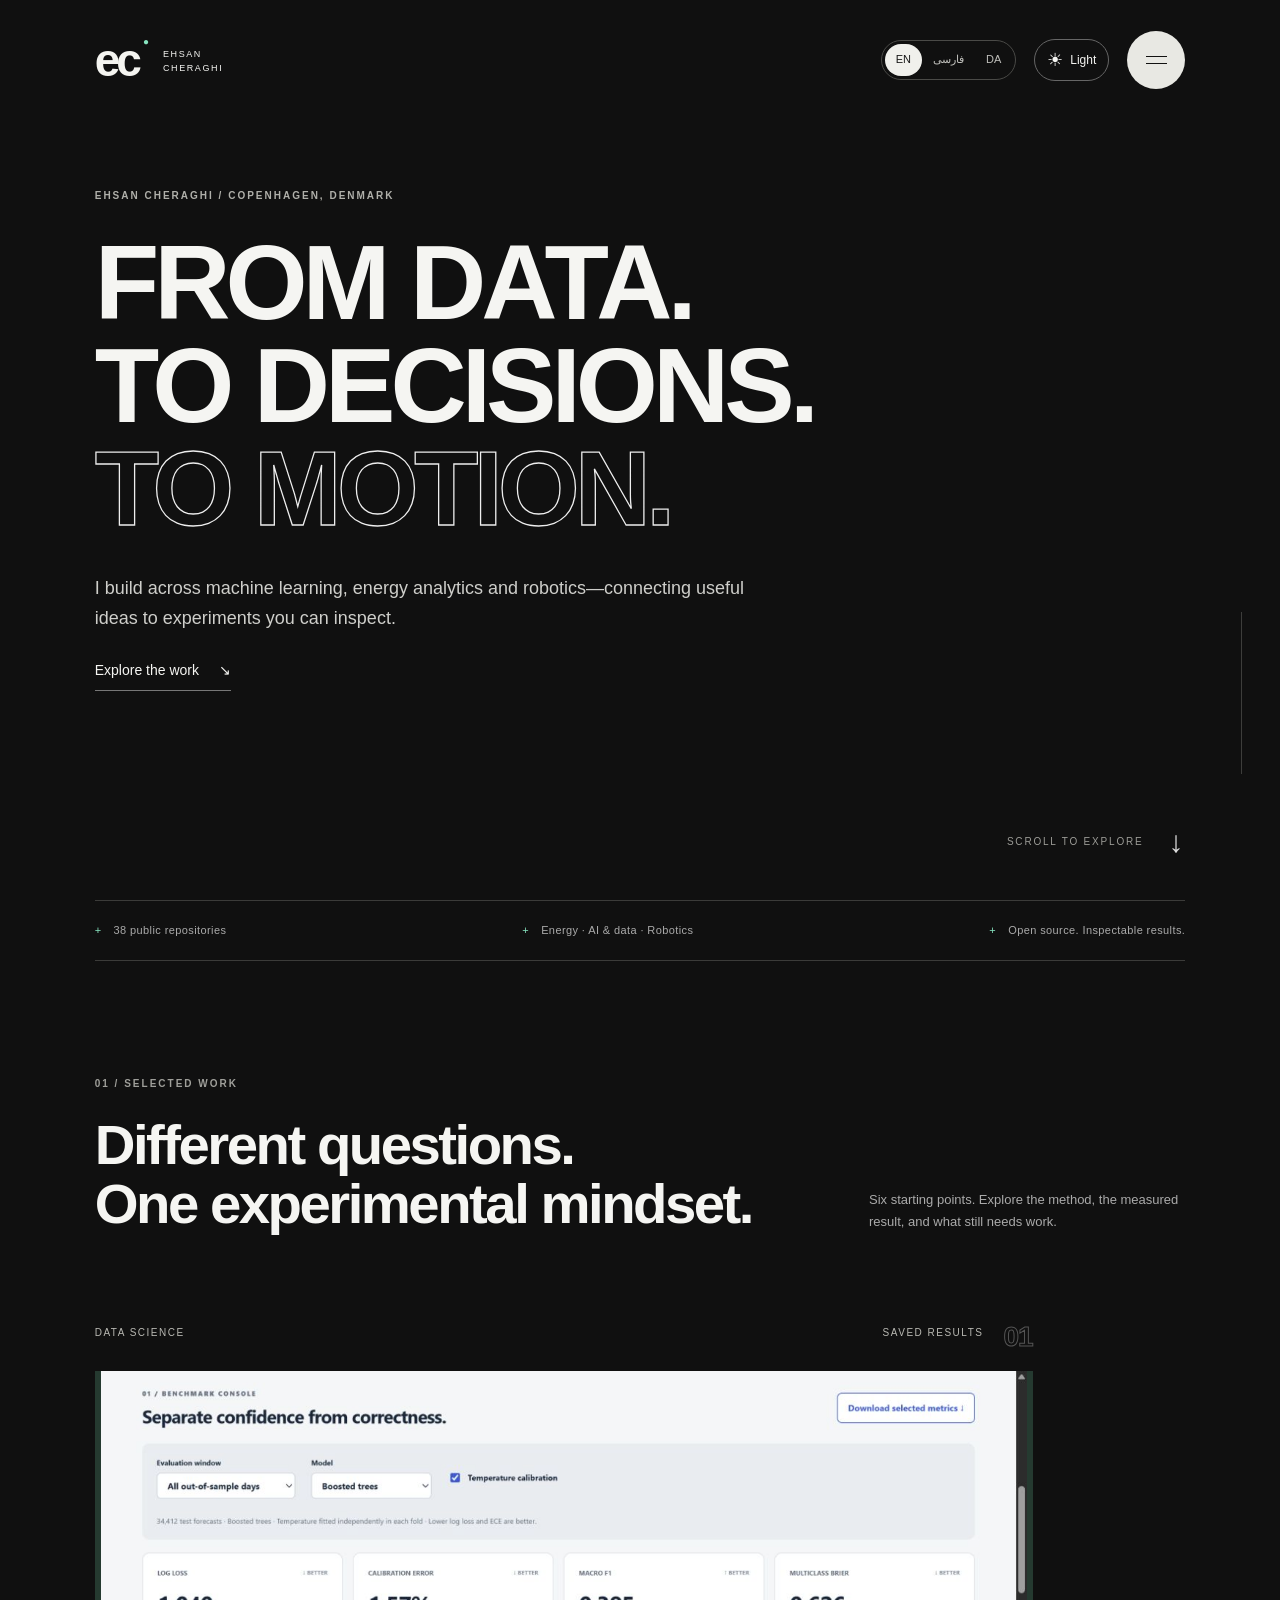
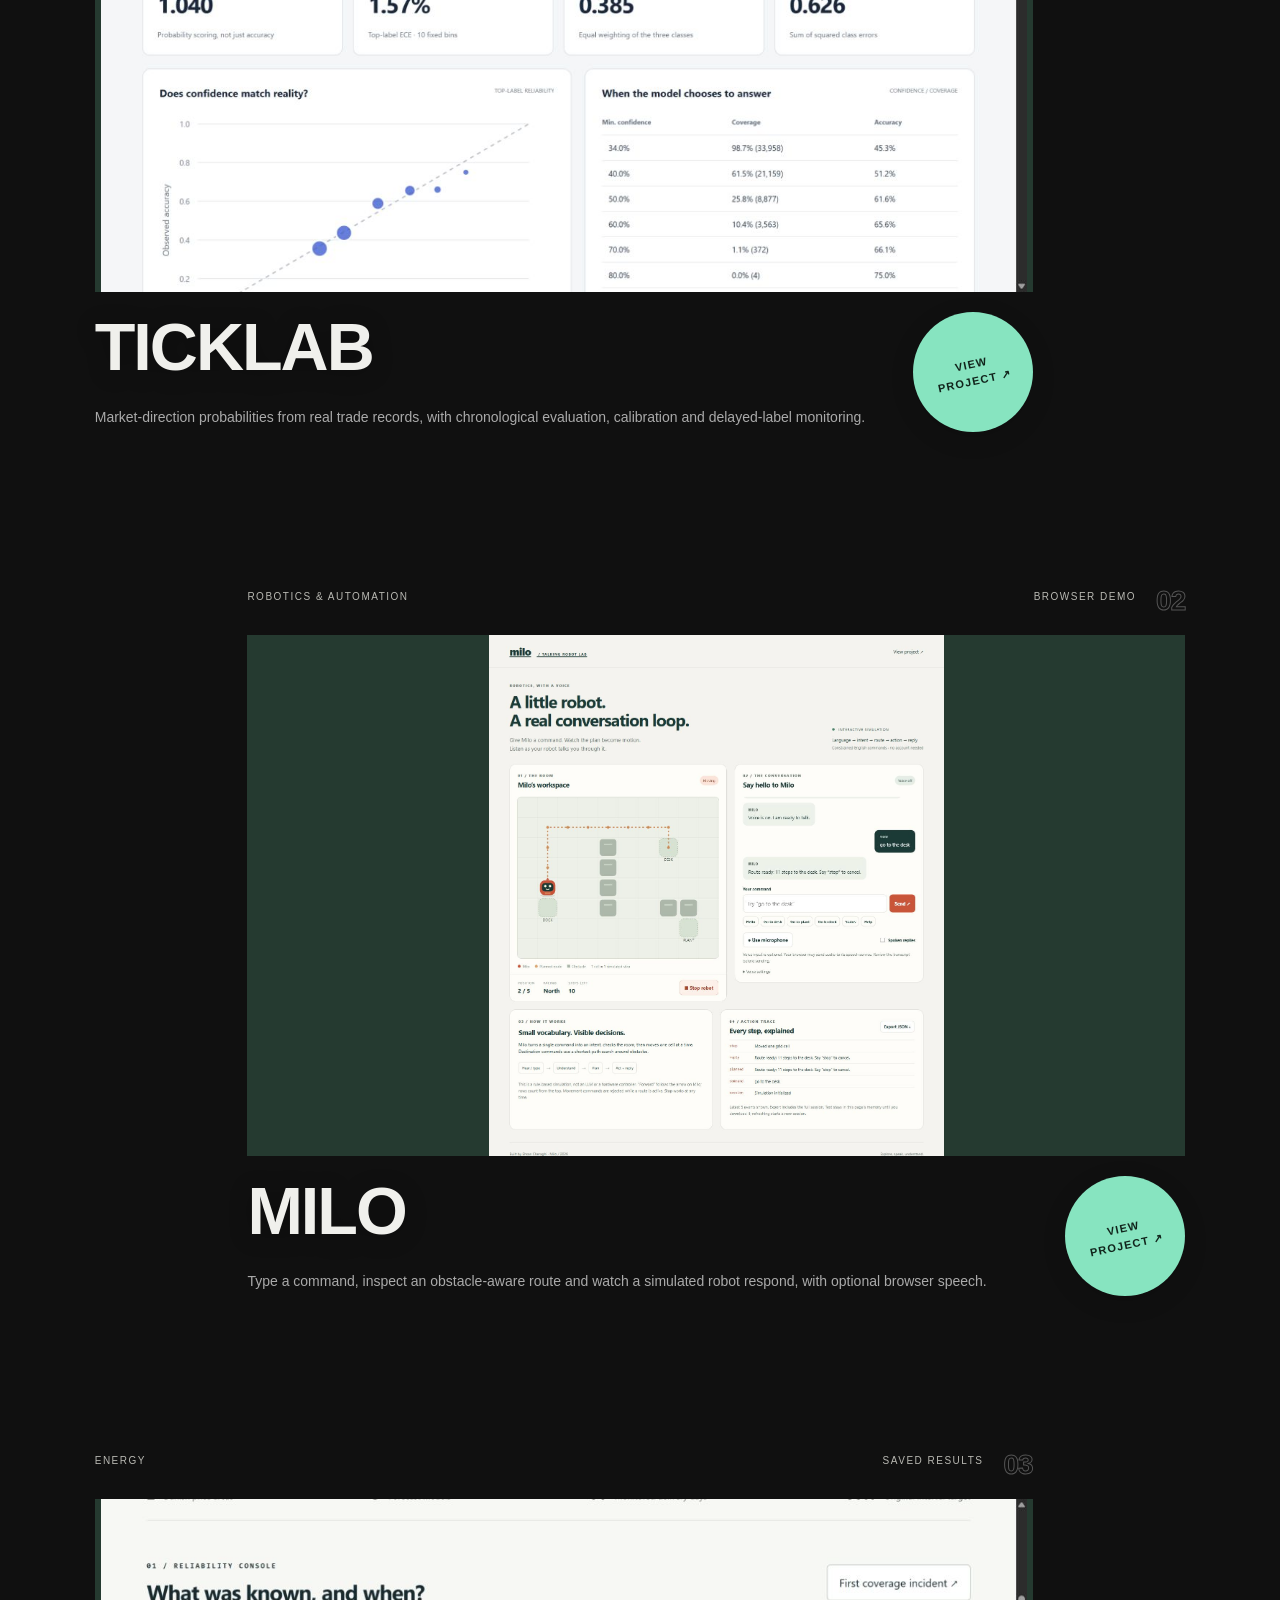
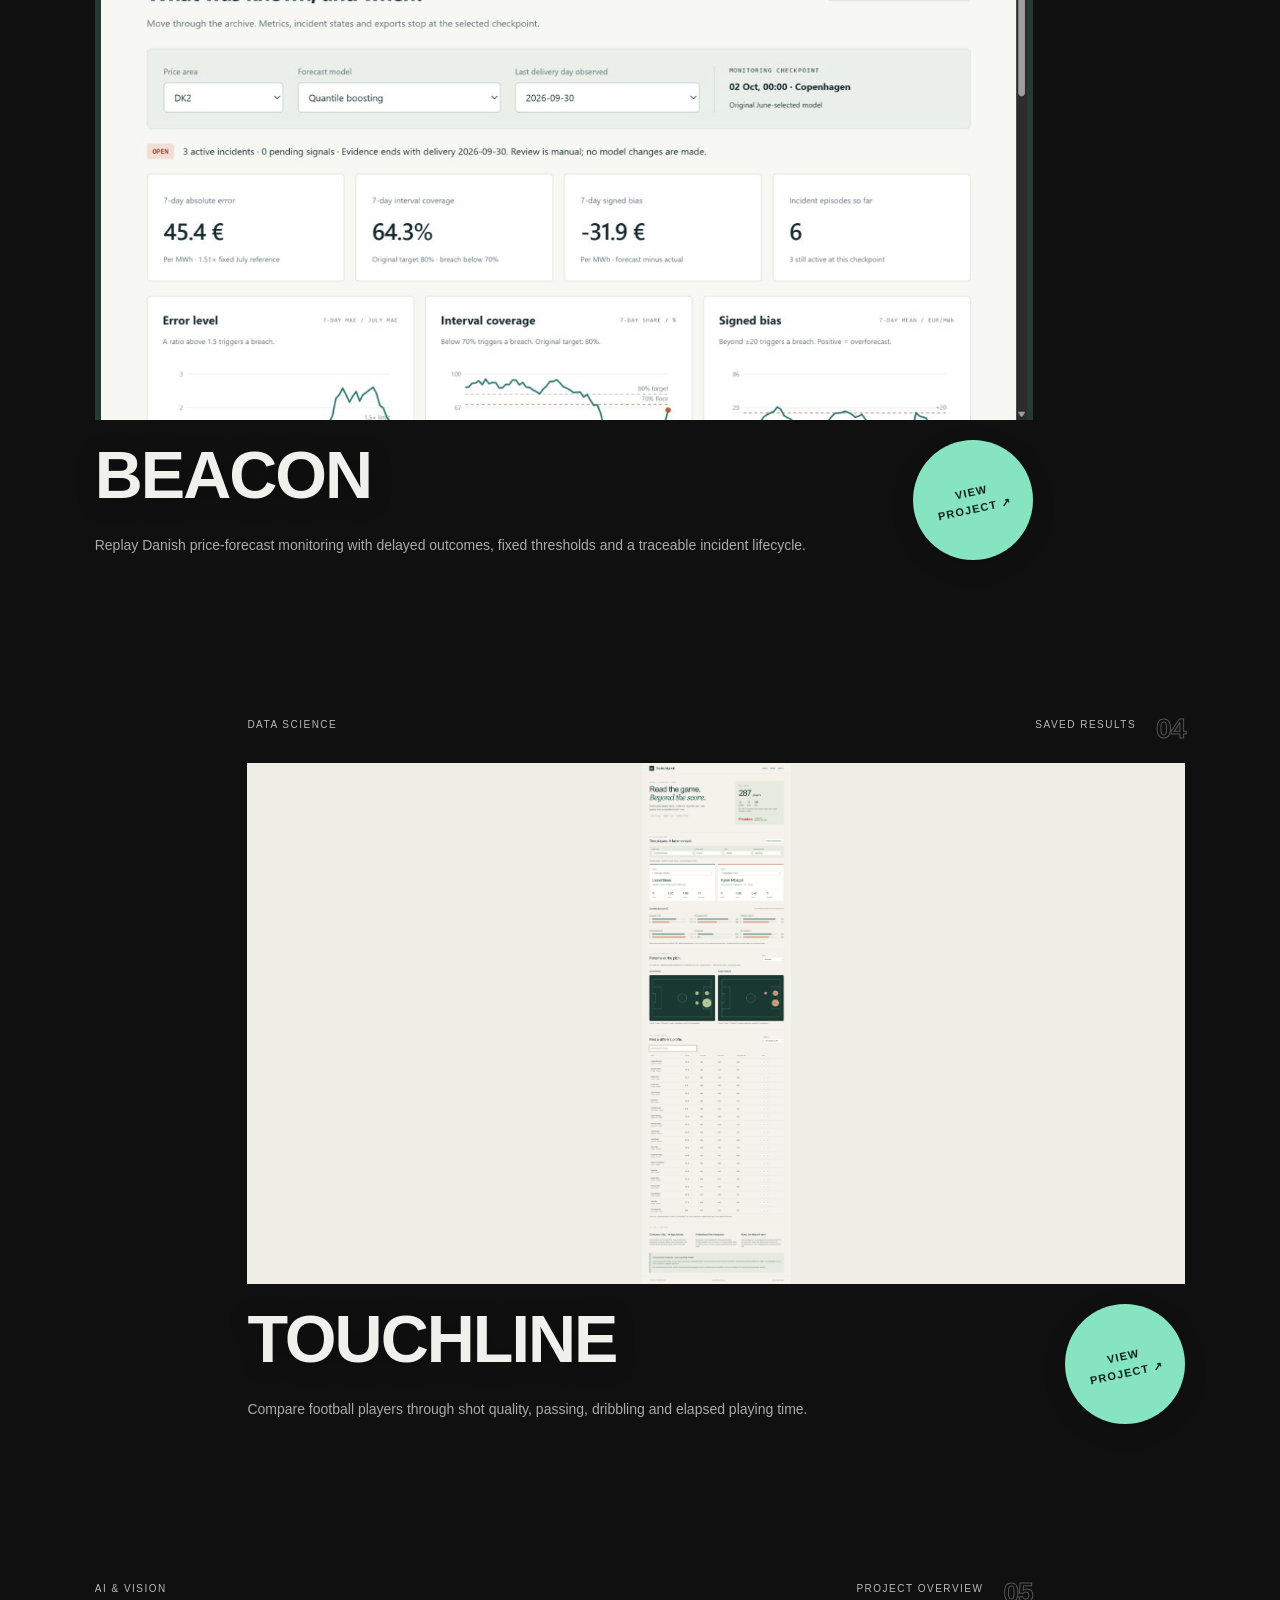
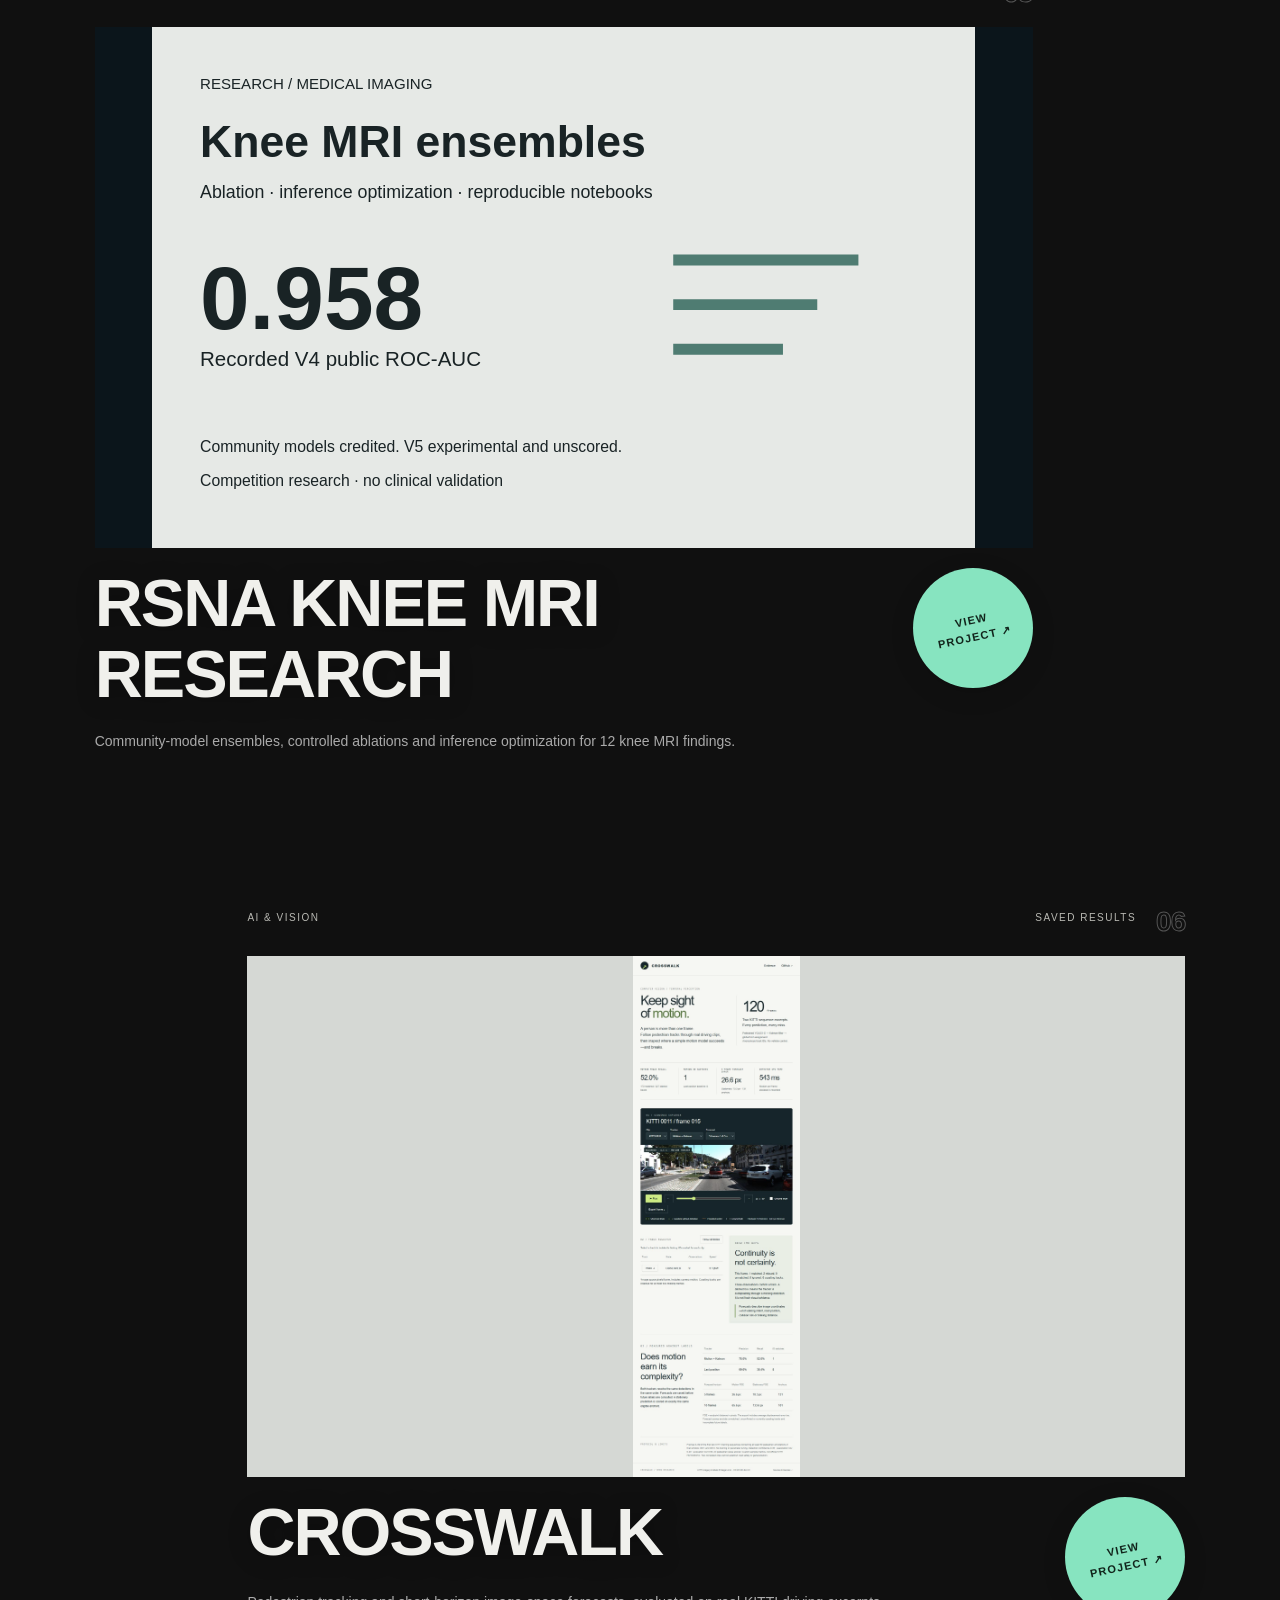
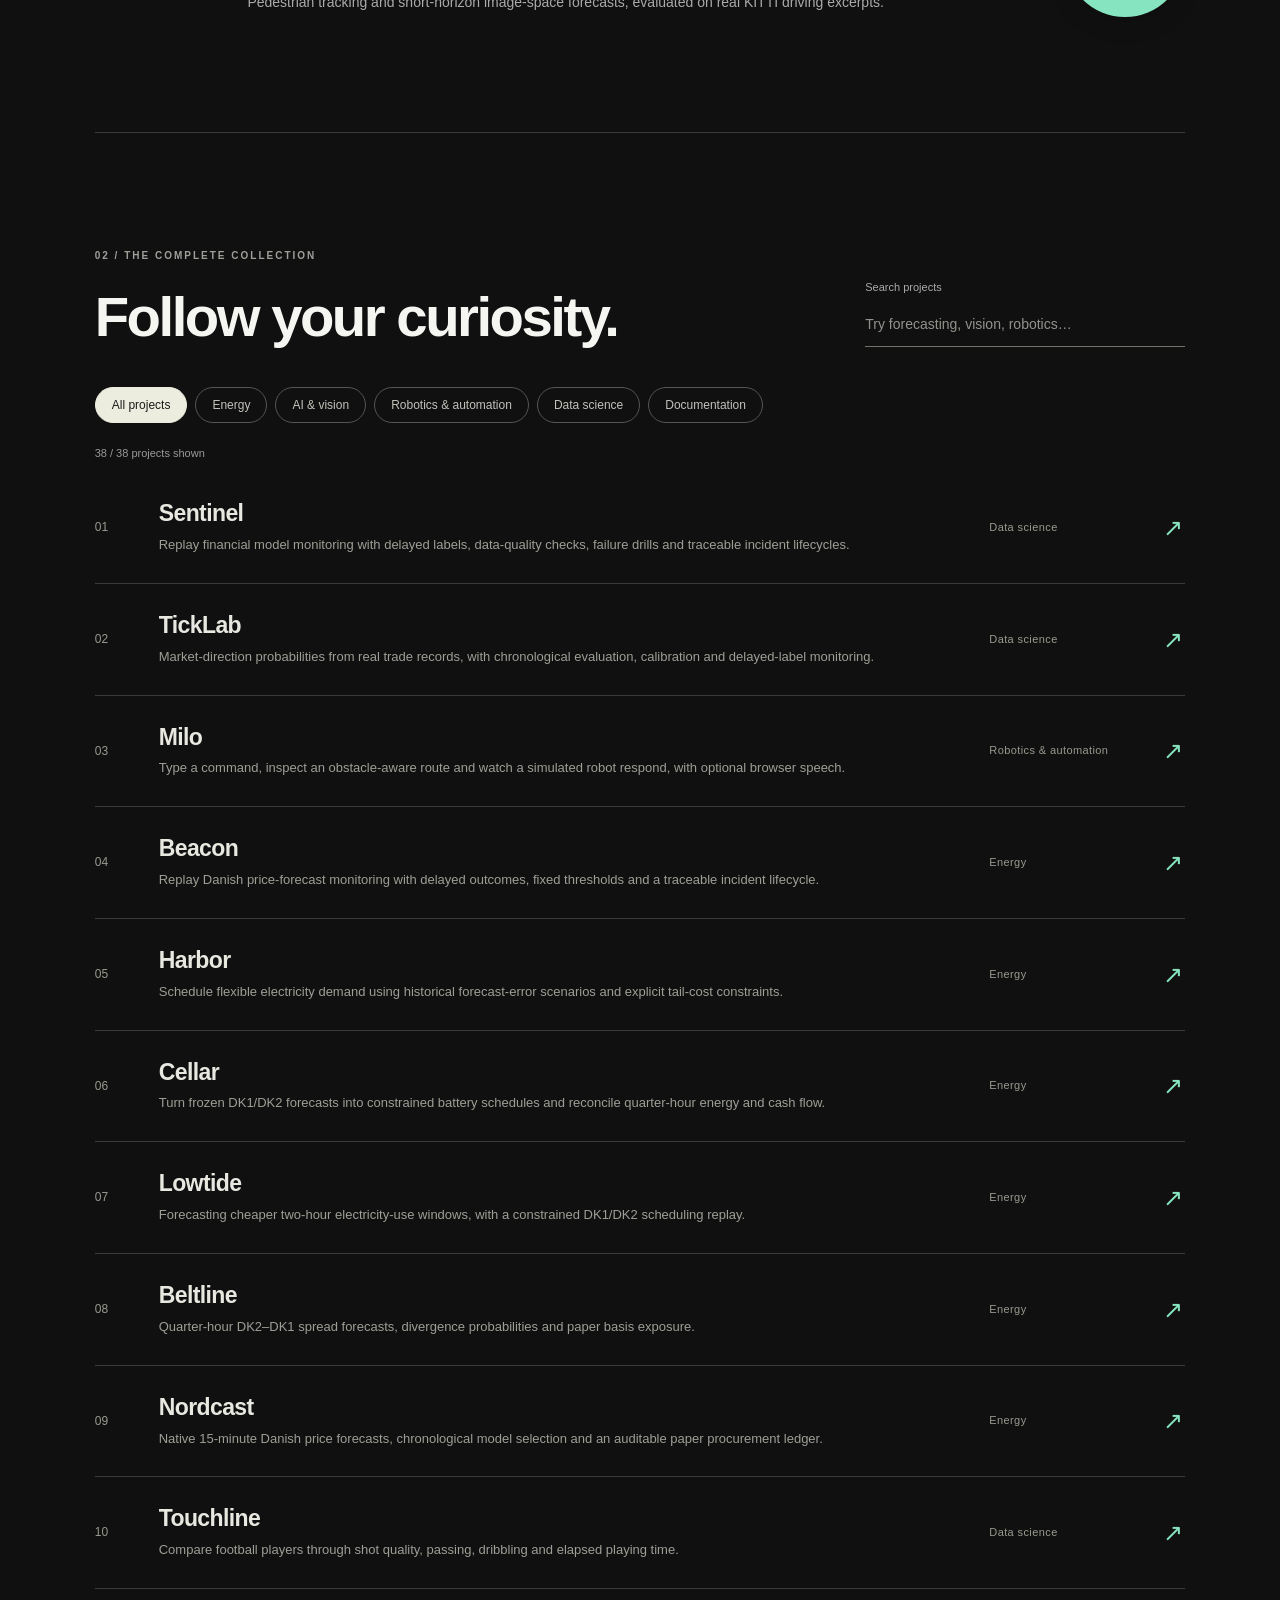
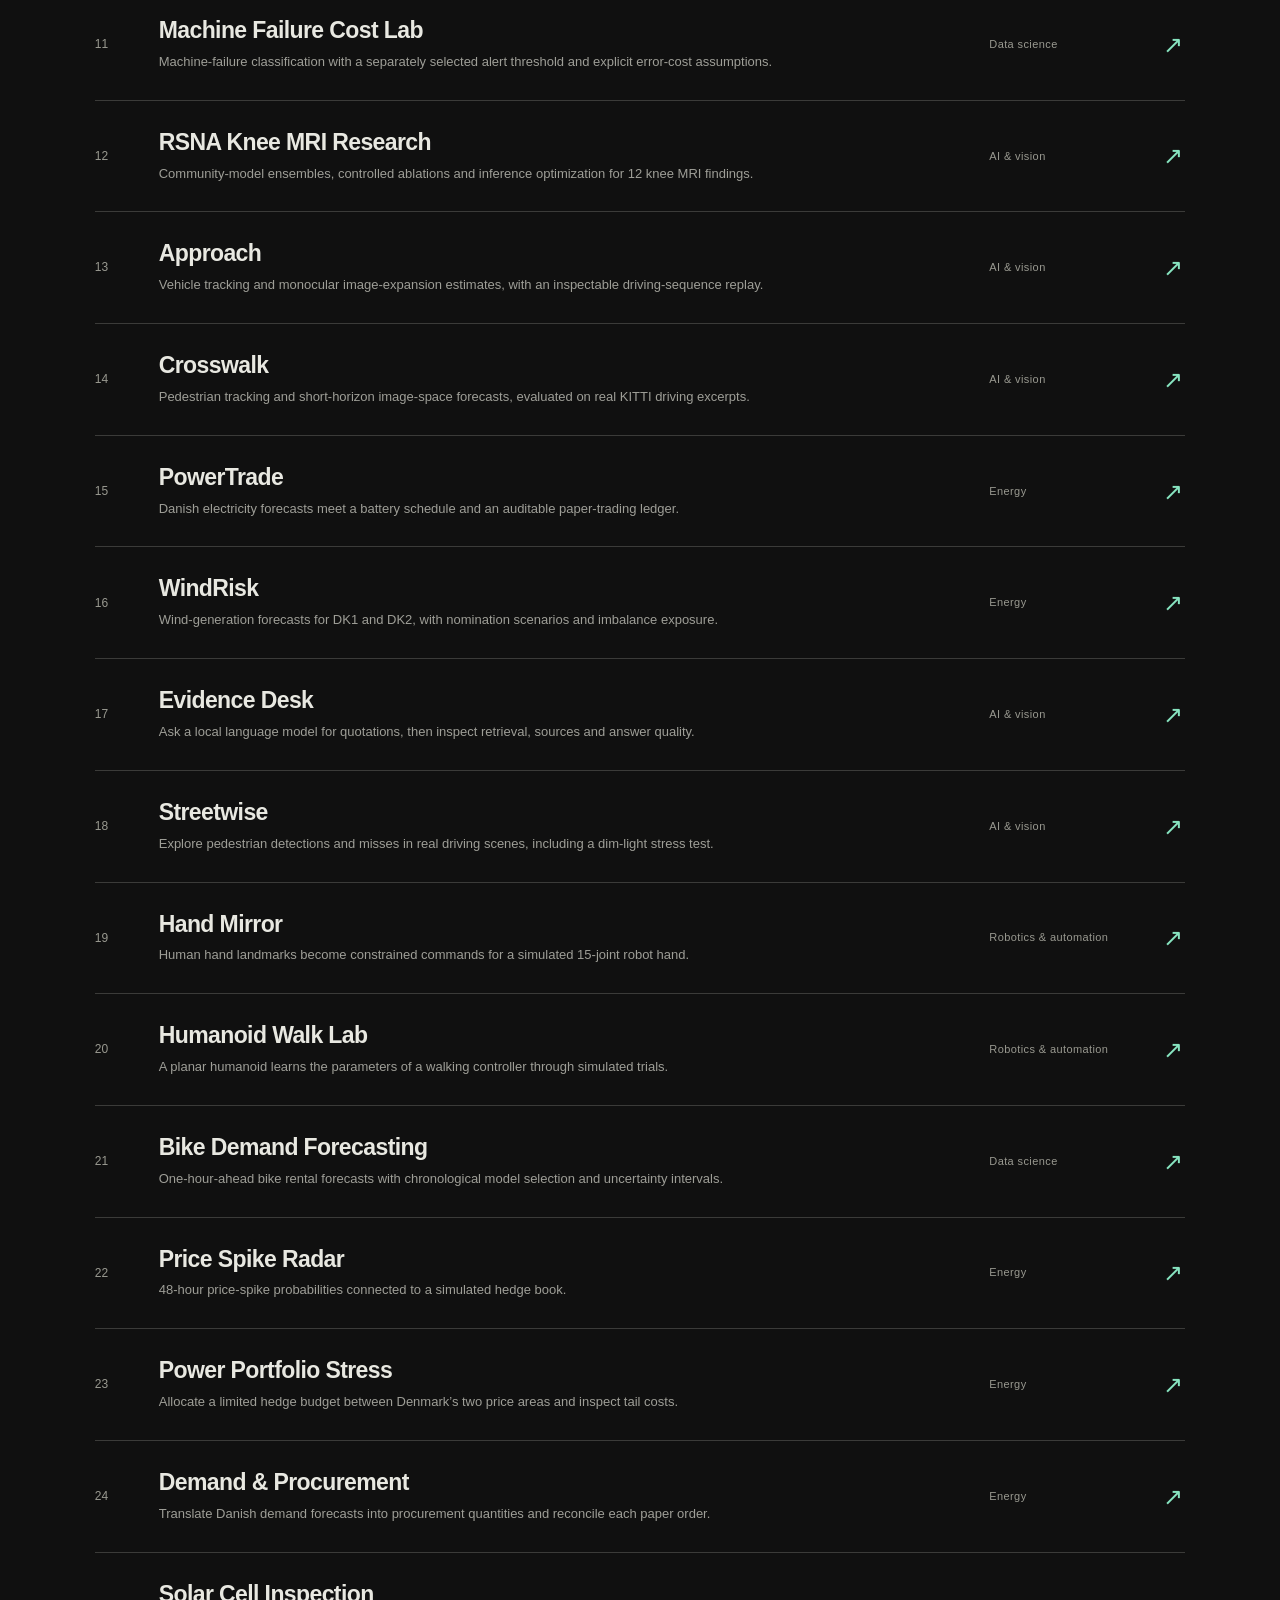
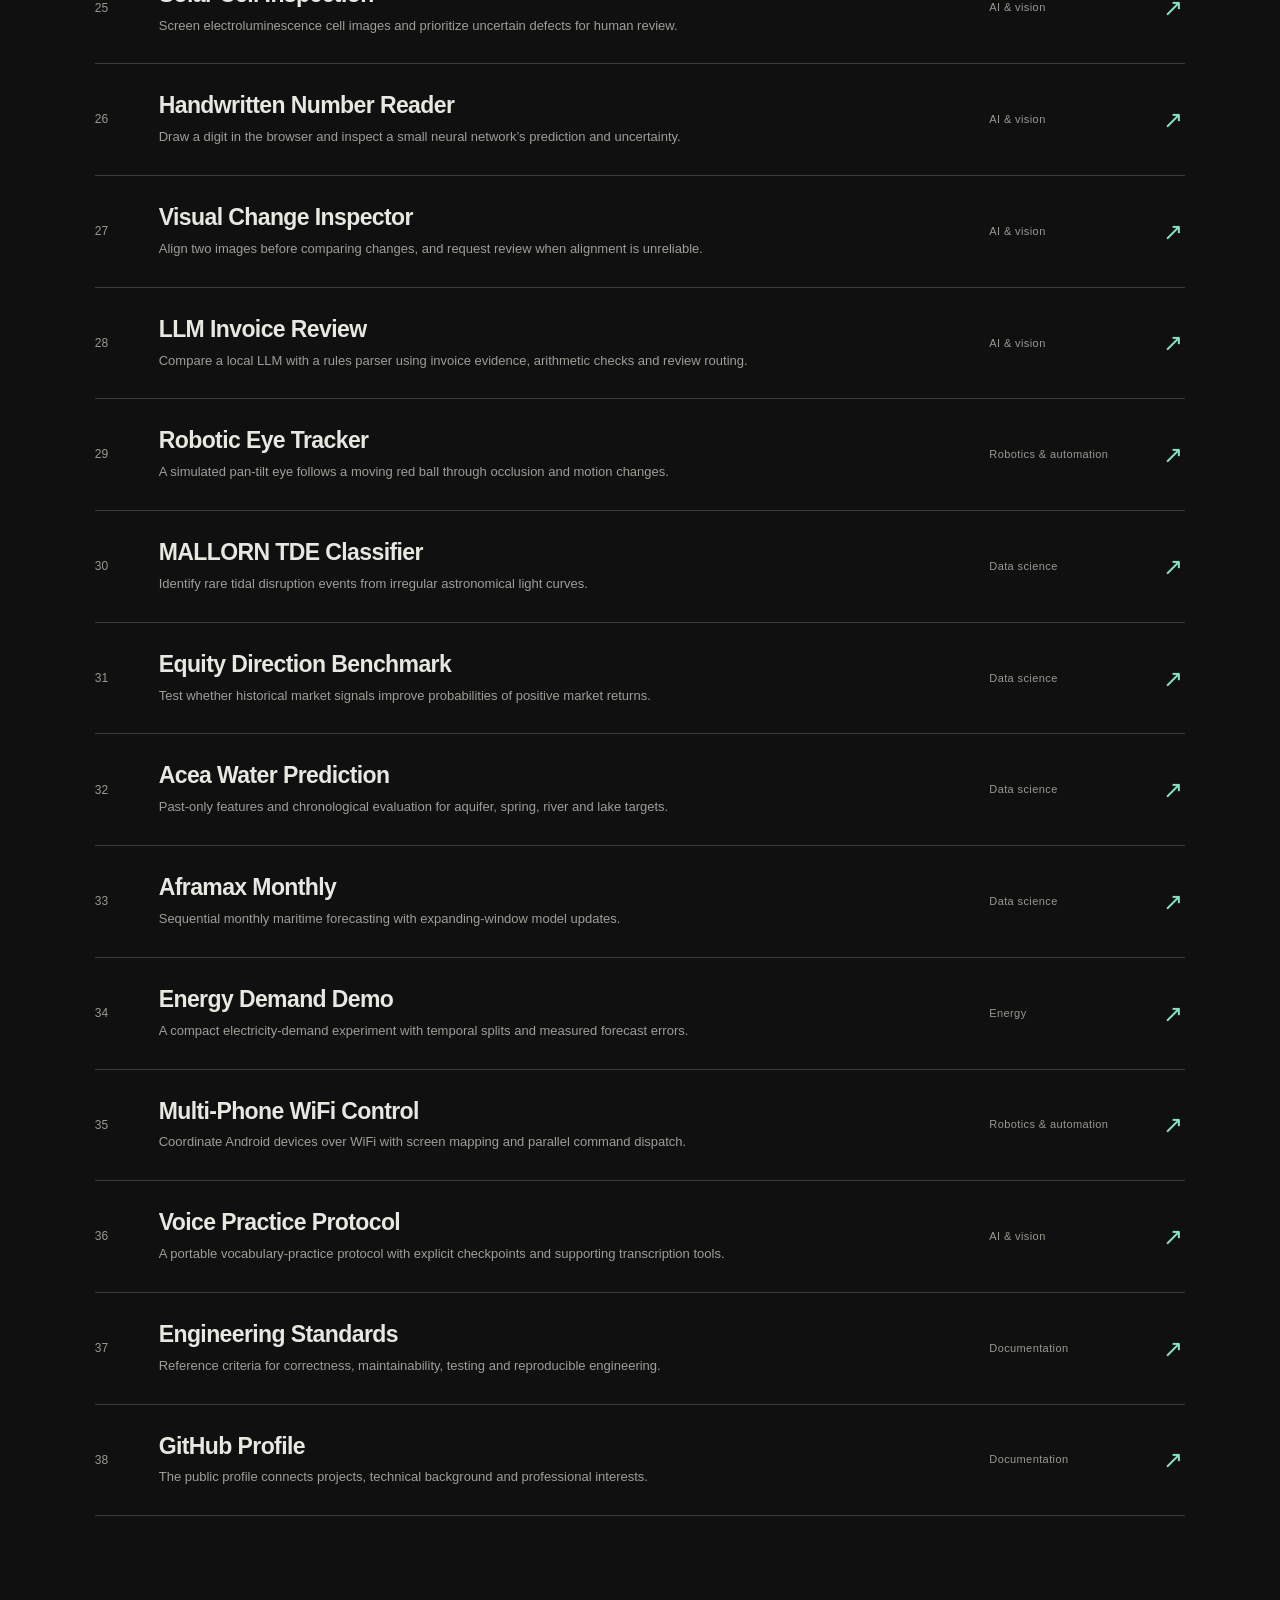
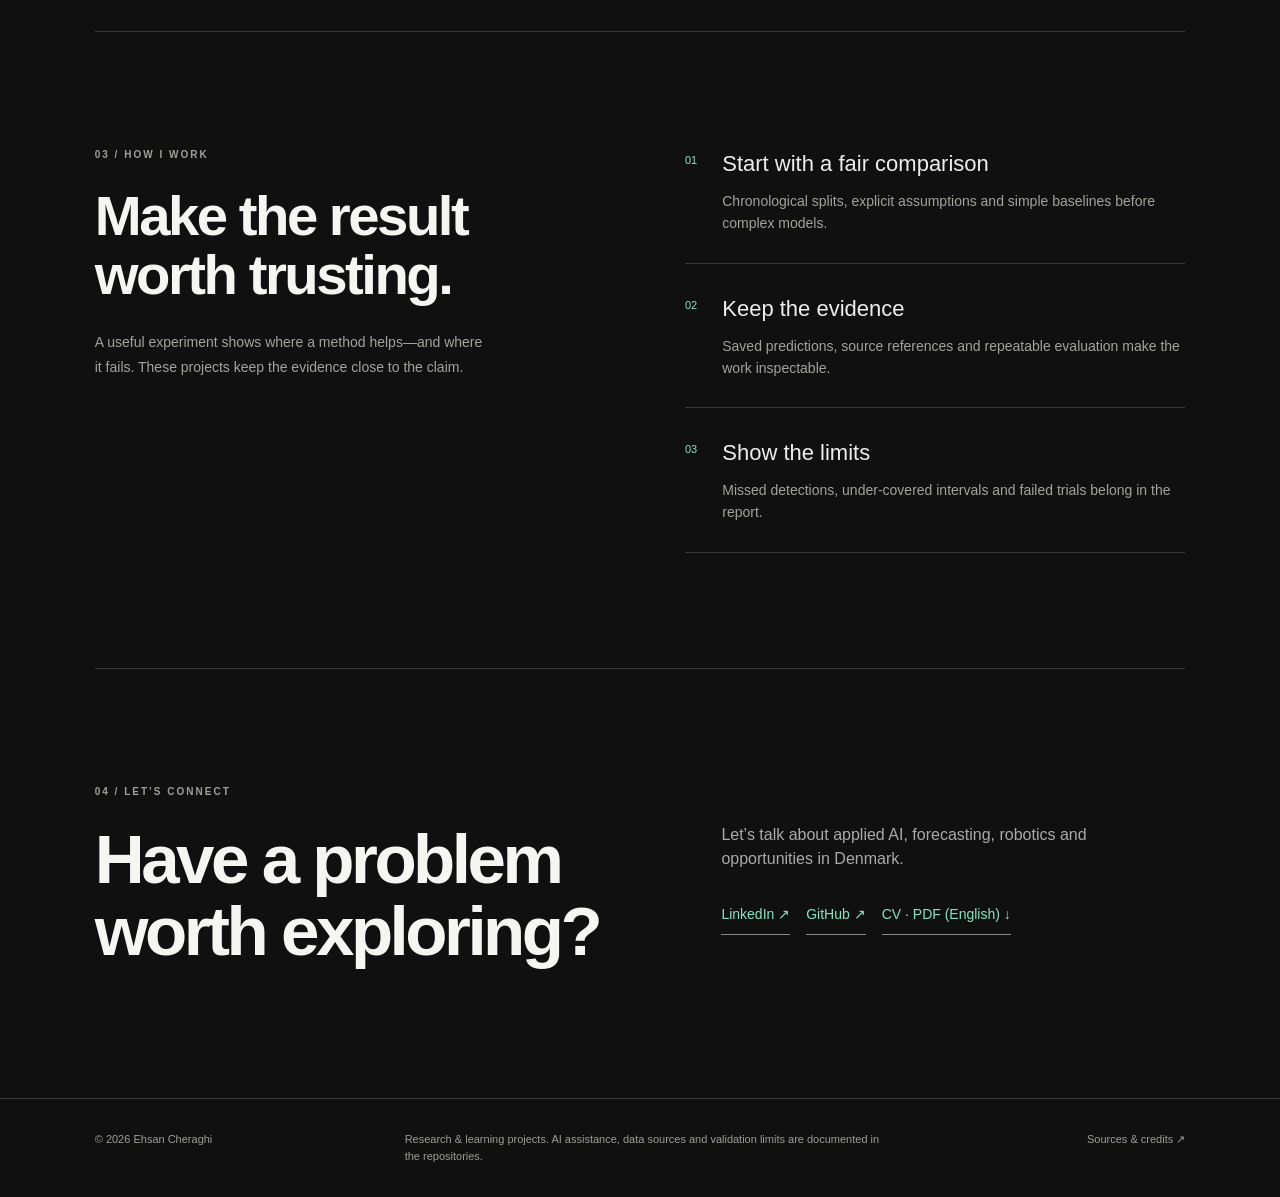
==== commit 04a461a5: "Add Market Model Sentinel to portfolio" ====
--- a/index.html
+++ b/index.html
@@ -1,12 +1,12 @@
 <!doctype html>
-<html lang="en" dir="ltr"><head><meta charset="utf-8"><meta name="viewport" content="width=device-width,initial-scale=1"><meta name="description" content="Ehsan Cheraghi — applied AI, energy forecasting and robotics. Explore open-source projects, interactive experiments and measured results."><meta name="theme-color" content="#191919"><title>Ehsan Cheraghi — Applied AI & Engineering</title><link rel="icon" href="assets/icon.svg" type="image/svg+xml"><link rel="stylesheet" href="style.css"><link rel="stylesheet" href="redesign.css"><link rel="stylesheet" href="theme.css"><script src="theme.js"></script></head>
+<html lang="en" dir="ltr"><head><meta charset="utf-8"><meta name="viewport" content="width=device-width,initial-scale=1"><meta name="description" content="Ehsan Cheraghi — applied AI, energy forecasting and robotics. Explore open-source projects, interactive experiments and measured results."><meta name="theme-color" content="#191919"><title>Ehsan Cheraghi — Applied AI & Engineering</title><link rel="icon" href="assets/icon.svg" type="image/svg+xml"><link rel="stylesheet" href="style.css"><link rel="stylesheet" href="redesign.css?v=20261102"><link rel="stylesheet" href="theme.css"><script src="theme.js"></script></head>
 <body><a class="skip" href="#main" data-t="skip">Skip to content</a><header class="header"><a class="brand" href="./" aria-label="Ehsan Cheraghi home">ec<span>●</span></a><span class="brand-caption">EHSAN<br>CHERAGHI</span><div class="languages" aria-label="Language"><button data-lang="en" lang="en">EN</button><button data-lang="fa" lang="fa">فارسی</button><button data-lang="da" lang="da">DA</button></div><button type="button" id="themeToggle" class="theme-toggle" aria-label="Switch to light background"><span aria-hidden="true">☀</span><span class="theme-label">Light</span></button><button id="openMenu" class="menu-toggle" aria-haspopup="dialog" aria-label="Open navigation"><span></span><span></span></button></header><dialog id="navigation"><button id="closeMenu" class="menu-close" aria-label="Close navigation">×</button><p class="eyebrow">EHSAN CHERAGHI / PORTFOLIO</p><nav class="menu-links"><a href="#work" data-t="work">Work</a><a href="#collection" data-t="all">All projects</a><a href="#approach" data-t="approach">Approach</a><a href="#contact" data-t="contact">Contact</a></nav><span class="menu-note">ENERGY · AI · ROBOTICS</span></dialog><div class="scroll-track" aria-hidden="true"><i id="scrollProgress"></i></div>
 <main id="main"><div id="home"><section class="hero"><div class="hero-copy"><p class="eyebrow" data-t="location">EHSAN CHERAGHI / COPENHAGEN, DENMARK</p><h1 data-t="headline">From data.<br>To decisions.<br><em>To motion.</em></h1><p class="intro" data-t="intro">I build across machine learning, energy analytics and robotics—connecting useful ideas to experiments you can inspect.</p><a class="hero-link" href="#work"><span data-t="explore">Explore the work</span><span aria-hidden="true">↘</span></a></div><a class="hero-scroll" href="#work"><span data-t="scroll">Scroll to explore</span><span aria-hidden="true">↓</span></a></section>
-<div class="overview"><span data-t="overviewOne">37 public repositories</span><span data-t="overviewTwo">Energy · AI & data · Robotics</span><span data-t="overviewThree">Open source. Inspectable results.</span></div>
+<div class="overview"><span data-t="overviewOne">38 public repositories</span><span data-t="overviewTwo">Energy · AI & data · Robotics</span><span data-t="overviewThree">Open source. Inspectable results.</span></div>
 <section id="work" class="section"><div class="section-head"><div><p class="eyebrow" data-t="sectionOne">01 / SELECTED WORK</p><h2 data-t="selected">Different questions.<br>One experimental mindset.</h2></div><p data-t="selectedNote">Six starting points. Explore the method, the measured result, and what still needs work.</p></div><div id="featured" class="featured"></div></section>
 <section id="collection" class="section collection"><div class="section-head"><div><p class="eyebrow" data-t="sectionTwo">02 / THE COMPLETE COLLECTION</p><h2 data-t="collection">Follow your curiosity.</h2></div><label class="search"><span data-t="searchLabel">Search projects</span><input id="search" type="search" autocomplete="off" placeholder="Try forecasting, vision, robotics…"></label></div><div id="filters" class="filters" aria-label="Project category"></div><p id="count" class="result-count" role="status"></p><div id="projects" class="projects"></div><p id="noResults" hidden data-t="noResults">No projects found. Try another search or category.</p></section>
 <section id="approach" class="section approach"><div><p class="eyebrow" data-t="sectionThree">03 / HOW I WORK</p><h2 data-t="approachTitle">Make the result<br>worth trusting.</h2><p data-t="approachIntro">A useful experiment shows where a method helps—and where it fails. These projects keep the evidence close to the claim.</p></div><div class="principles"><article><span>01</span><div><h3 data-t="principleOne">Start with a fair comparison</h3><p data-t="principleOneText">Chronological splits, explicit assumptions and simple baselines before complex models.</p></div></article><article><span>02</span><div><h3 data-t="principleTwo">Keep the evidence</h3><p data-t="principleTwoText">Saved predictions, source references and repeatable evaluation make the work inspectable.</p></div></article><article><span>03</span><div><h3 data-t="principleThree">Show the limits</h3><p data-t="principleThreeText">Missed detections, under-covered intervals and failed trials belong in the report.</p></div></article></div></section>
 </div><section id="projectDetail" class="detail" hidden></section>
 <section id="contact" class="contact section"><p class="eyebrow" data-t="sectionFour">04 / LET’S CONNECT</p><div class="contact-row"><h2 data-t="contactTitle">Have a problem<br>worth exploring?</h2><div><p data-t="contactText">Let’s talk about applied AI, forecasting, robotics and opportunities in Denmark.</p><div id="contactLinks" class="contact-links"></div></div></div></section></main>
 <footer><span>© 2026 <bdi>Ehsan Cheraghi</bdi></span><p data-t="footer">Research & learning projects. AI assistance, data sources and validation limits are documented in the repositories.</p><a href="attribution.html" data-t="credits">Sources & credits ↗</a></footer>
-<noscript><p>This portfolio requires JavaScript for language switching and project browsing. All projects are available on <a href="https://github.com/Ehsan-Ch">GitHub</a>.</p></noscript><script src="content.js"></script><script src="app.js"></script><script src="motion.js"></script></body></html>
+<noscript><p>This portfolio requires JavaScript for language switching and project browsing. All projects are available on <a href="https://github.com/Ehsan-Ch">GitHub</a>.</p></noscript><script src="content.js?v=20261116"></script><script src="app.js?v=20261116"></script><script src="motion.js"></script></body></html>
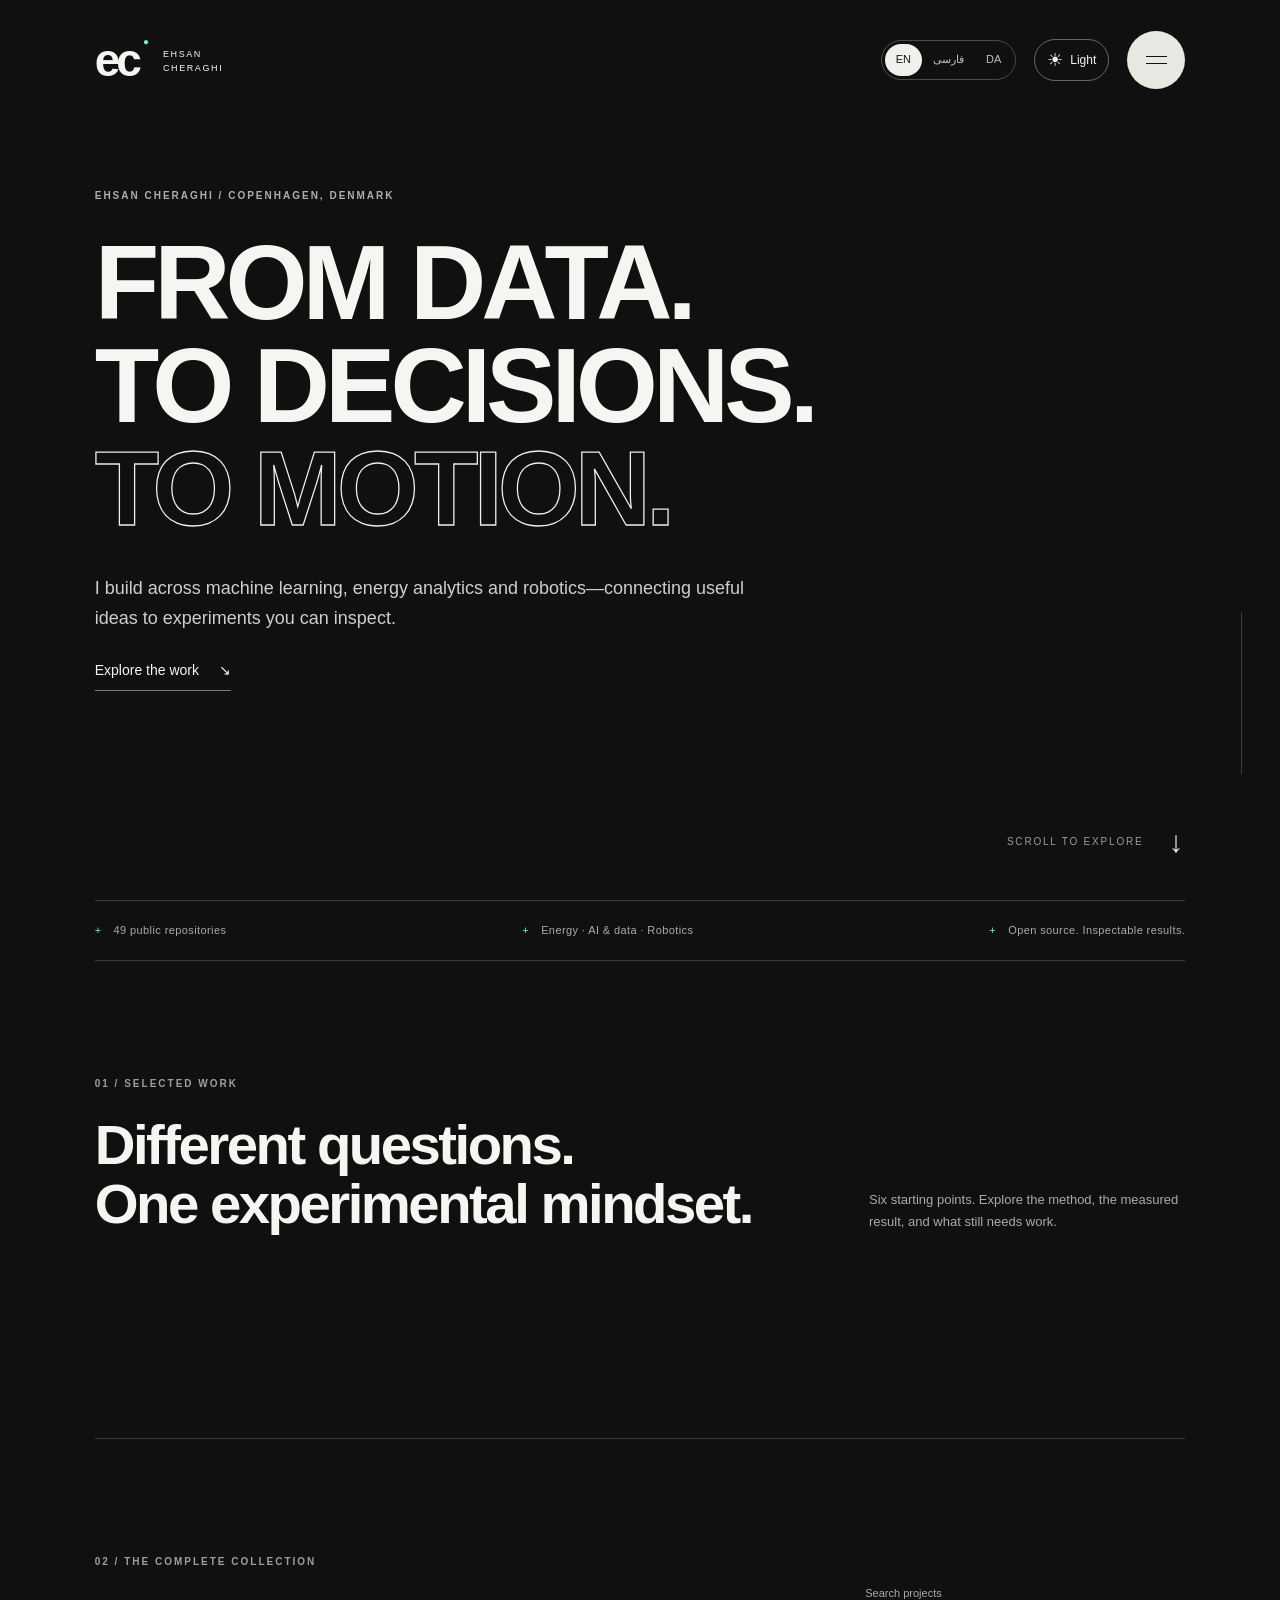
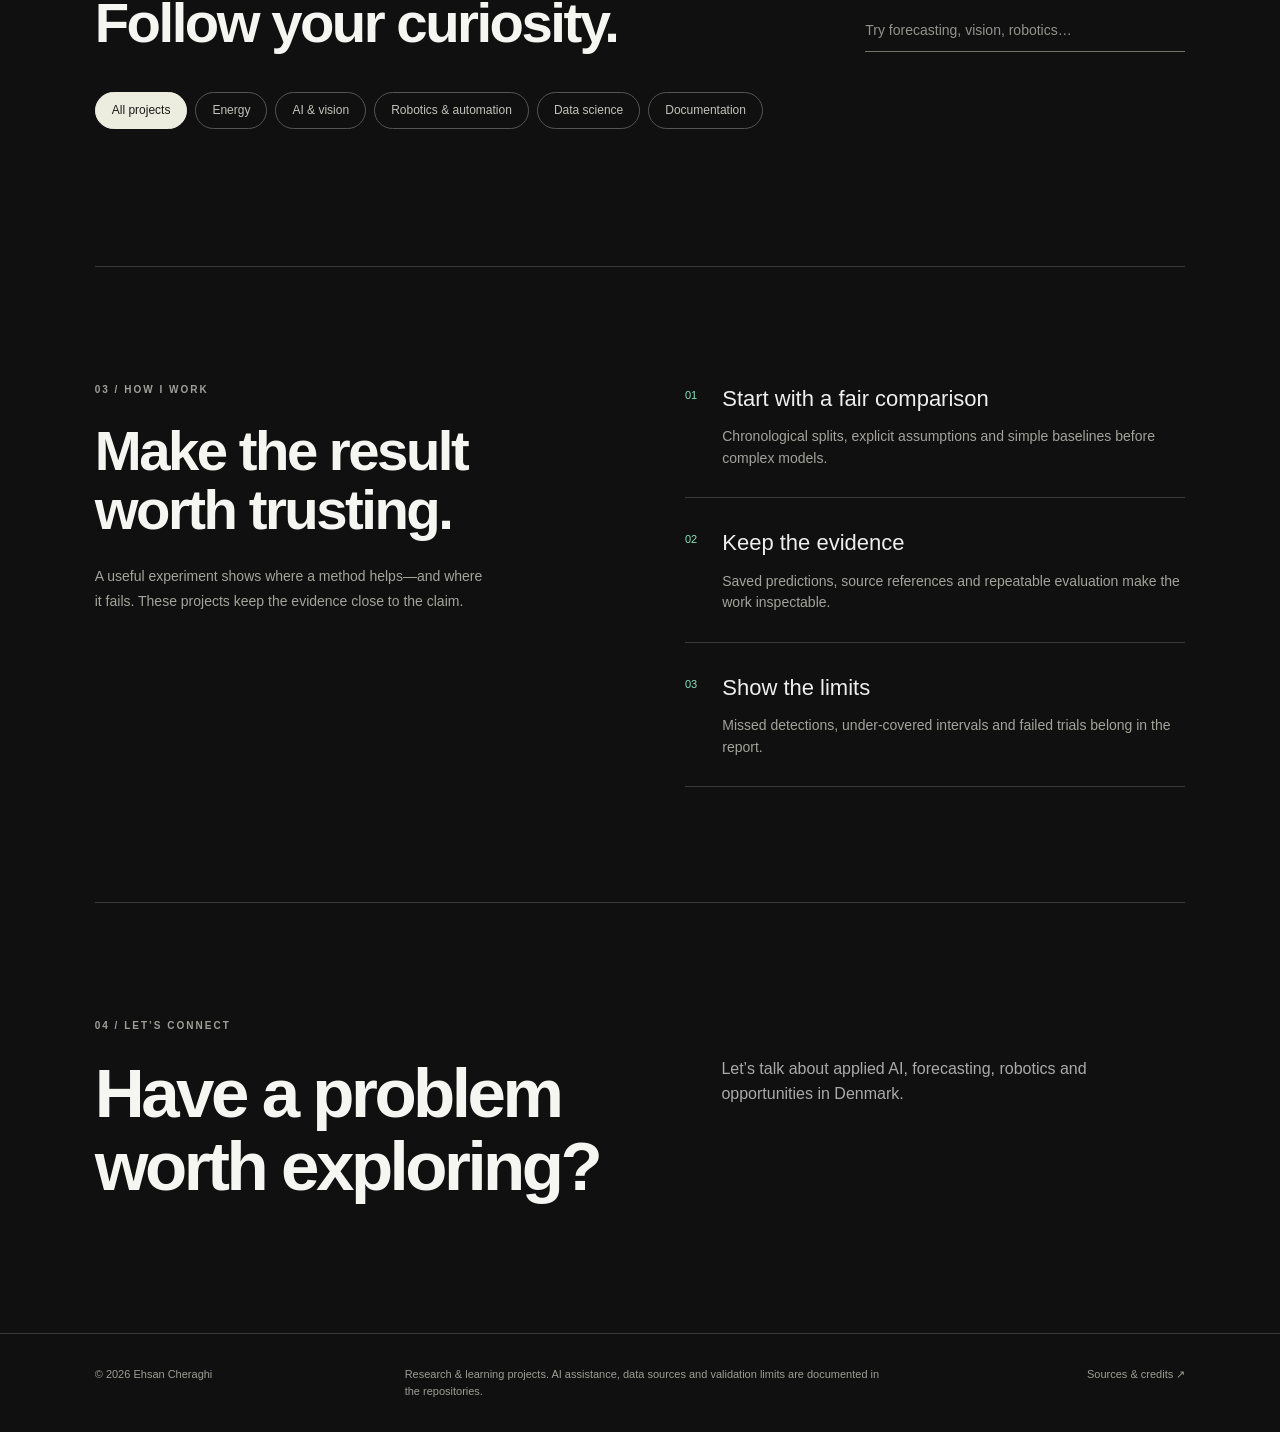
==== commit 49a39f9e: "Add new GitHub projects to portfolio" ====
--- a/index.html
+++ b/index.html
@@ -2,11 +2,11 @@
 <html lang="en" dir="ltr"><head><meta charset="utf-8"><meta name="viewport" content="width=device-width,initial-scale=1"><meta name="description" content="Ehsan Cheraghi — applied AI, energy forecasting and robotics. Explore open-source projects, interactive experiments and measured results."><meta name="theme-color" content="#191919"><title>Ehsan Cheraghi — Applied AI & Engineering</title><link rel="icon" href="assets/icon.svg" type="image/svg+xml"><link rel="stylesheet" href="style.css"><link rel="stylesheet" href="redesign.css?v=20261102"><link rel="stylesheet" href="theme.css"><script src="theme.js"></script></head>
 <body><a class="skip" href="#main" data-t="skip">Skip to content</a><header class="header"><a class="brand" href="./" aria-label="Ehsan Cheraghi home">ec<span>●</span></a><span class="brand-caption">EHSAN<br>CHERAGHI</span><div class="languages" aria-label="Language"><button data-lang="en" lang="en">EN</button><button data-lang="fa" lang="fa">فارسی</button><button data-lang="da" lang="da">DA</button></div><button type="button" id="themeToggle" class="theme-toggle" aria-label="Switch to light background"><span aria-hidden="true">☀</span><span class="theme-label">Light</span></button><button id="openMenu" class="menu-toggle" aria-haspopup="dialog" aria-label="Open navigation"><span></span><span></span></button></header><dialog id="navigation"><button id="closeMenu" class="menu-close" aria-label="Close navigation">×</button><p class="eyebrow">EHSAN CHERAGHI / PORTFOLIO</p><nav class="menu-links"><a href="#work" data-t="work">Work</a><a href="#collection" data-t="all">All projects</a><a href="#approach" data-t="approach">Approach</a><a href="#contact" data-t="contact">Contact</a></nav><span class="menu-note">ENERGY · AI · ROBOTICS</span></dialog><div class="scroll-track" aria-hidden="true"><i id="scrollProgress"></i></div>
 <main id="main"><div id="home"><section class="hero"><div class="hero-copy"><p class="eyebrow" data-t="location">EHSAN CHERAGHI / COPENHAGEN, DENMARK</p><h1 data-t="headline">From data.<br>To decisions.<br><em>To motion.</em></h1><p class="intro" data-t="intro">I build across machine learning, energy analytics and robotics—connecting useful ideas to experiments you can inspect.</p><a class="hero-link" href="#work"><span data-t="explore">Explore the work</span><span aria-hidden="true">↘</span></a></div><a class="hero-scroll" href="#work"><span data-t="scroll">Scroll to explore</span><span aria-hidden="true">↓</span></a></section>
-<div class="overview"><span data-t="overviewOne">38 public repositories</span><span data-t="overviewTwo">Energy · AI & data · Robotics</span><span data-t="overviewThree">Open source. Inspectable results.</span></div>
+<div class="overview"><span data-t="overviewOne">49 public repositories</span><span data-t="overviewTwo">Energy · AI & data · Robotics</span><span data-t="overviewThree">Open source. Inspectable results.</span></div>
 <section id="work" class="section"><div class="section-head"><div><p class="eyebrow" data-t="sectionOne">01 / SELECTED WORK</p><h2 data-t="selected">Different questions.<br>One experimental mindset.</h2></div><p data-t="selectedNote">Six starting points. Explore the method, the measured result, and what still needs work.</p></div><div id="featured" class="featured"></div></section>
 <section id="collection" class="section collection"><div class="section-head"><div><p class="eyebrow" data-t="sectionTwo">02 / THE COMPLETE COLLECTION</p><h2 data-t="collection">Follow your curiosity.</h2></div><label class="search"><span data-t="searchLabel">Search projects</span><input id="search" type="search" autocomplete="off" placeholder="Try forecasting, vision, robotics…"></label></div><div id="filters" class="filters" aria-label="Project category"></div><p id="count" class="result-count" role="status"></p><div id="projects" class="projects"></div><p id="noResults" hidden data-t="noResults">No projects found. Try another search or category.</p></section>
 <section id="approach" class="section approach"><div><p class="eyebrow" data-t="sectionThree">03 / HOW I WORK</p><h2 data-t="approachTitle">Make the result<br>worth trusting.</h2><p data-t="approachIntro">A useful experiment shows where a method helps—and where it fails. These projects keep the evidence close to the claim.</p></div><div class="principles"><article><span>01</span><div><h3 data-t="principleOne">Start with a fair comparison</h3><p data-t="principleOneText">Chronological splits, explicit assumptions and simple baselines before complex models.</p></div></article><article><span>02</span><div><h3 data-t="principleTwo">Keep the evidence</h3><p data-t="principleTwoText">Saved predictions, source references and repeatable evaluation make the work inspectable.</p></div></article><article><span>03</span><div><h3 data-t="principleThree">Show the limits</h3><p data-t="principleThreeText">Missed detections, under-covered intervals and failed trials belong in the report.</p></div></article></div></section>
 </div><section id="projectDetail" class="detail" hidden></section>
 <section id="contact" class="contact section"><p class="eyebrow" data-t="sectionFour">04 / LET’S CONNECT</p><div class="contact-row"><h2 data-t="contactTitle">Have a problem<br>worth exploring?</h2><div><p data-t="contactText">Let’s talk about applied AI, forecasting, robotics and opportunities in Denmark.</p><div id="contactLinks" class="contact-links"></div></div></div></section></main>
 <footer><span>© 2026 <bdi>Ehsan Cheraghi</bdi></span><p data-t="footer">Research & learning projects. AI assistance, data sources and validation limits are documented in the repositories.</p><a href="attribution.html" data-t="credits">Sources & credits ↗</a></footer>
-<noscript><p>This portfolio requires JavaScript for language switching and project browsing. All projects are available on <a href="https://github.com/Ehsan-Ch">GitHub</a>.</p></noscript><script src="content.js?v=20261116"></script><script src="app.js?v=20261116"></script><script src="motion.js"></script></body></html>
+<noscript><p>This portfolio requires JavaScript for language switching and project browsing. All projects are available on <a href="https://github.com/Ehsan-Ch">GitHub</a>.</p></noscript><script src="content.js?v=20261125"></script><script src="app.js?v=20261125"></script><script src="motion.js"></script></body></html>
